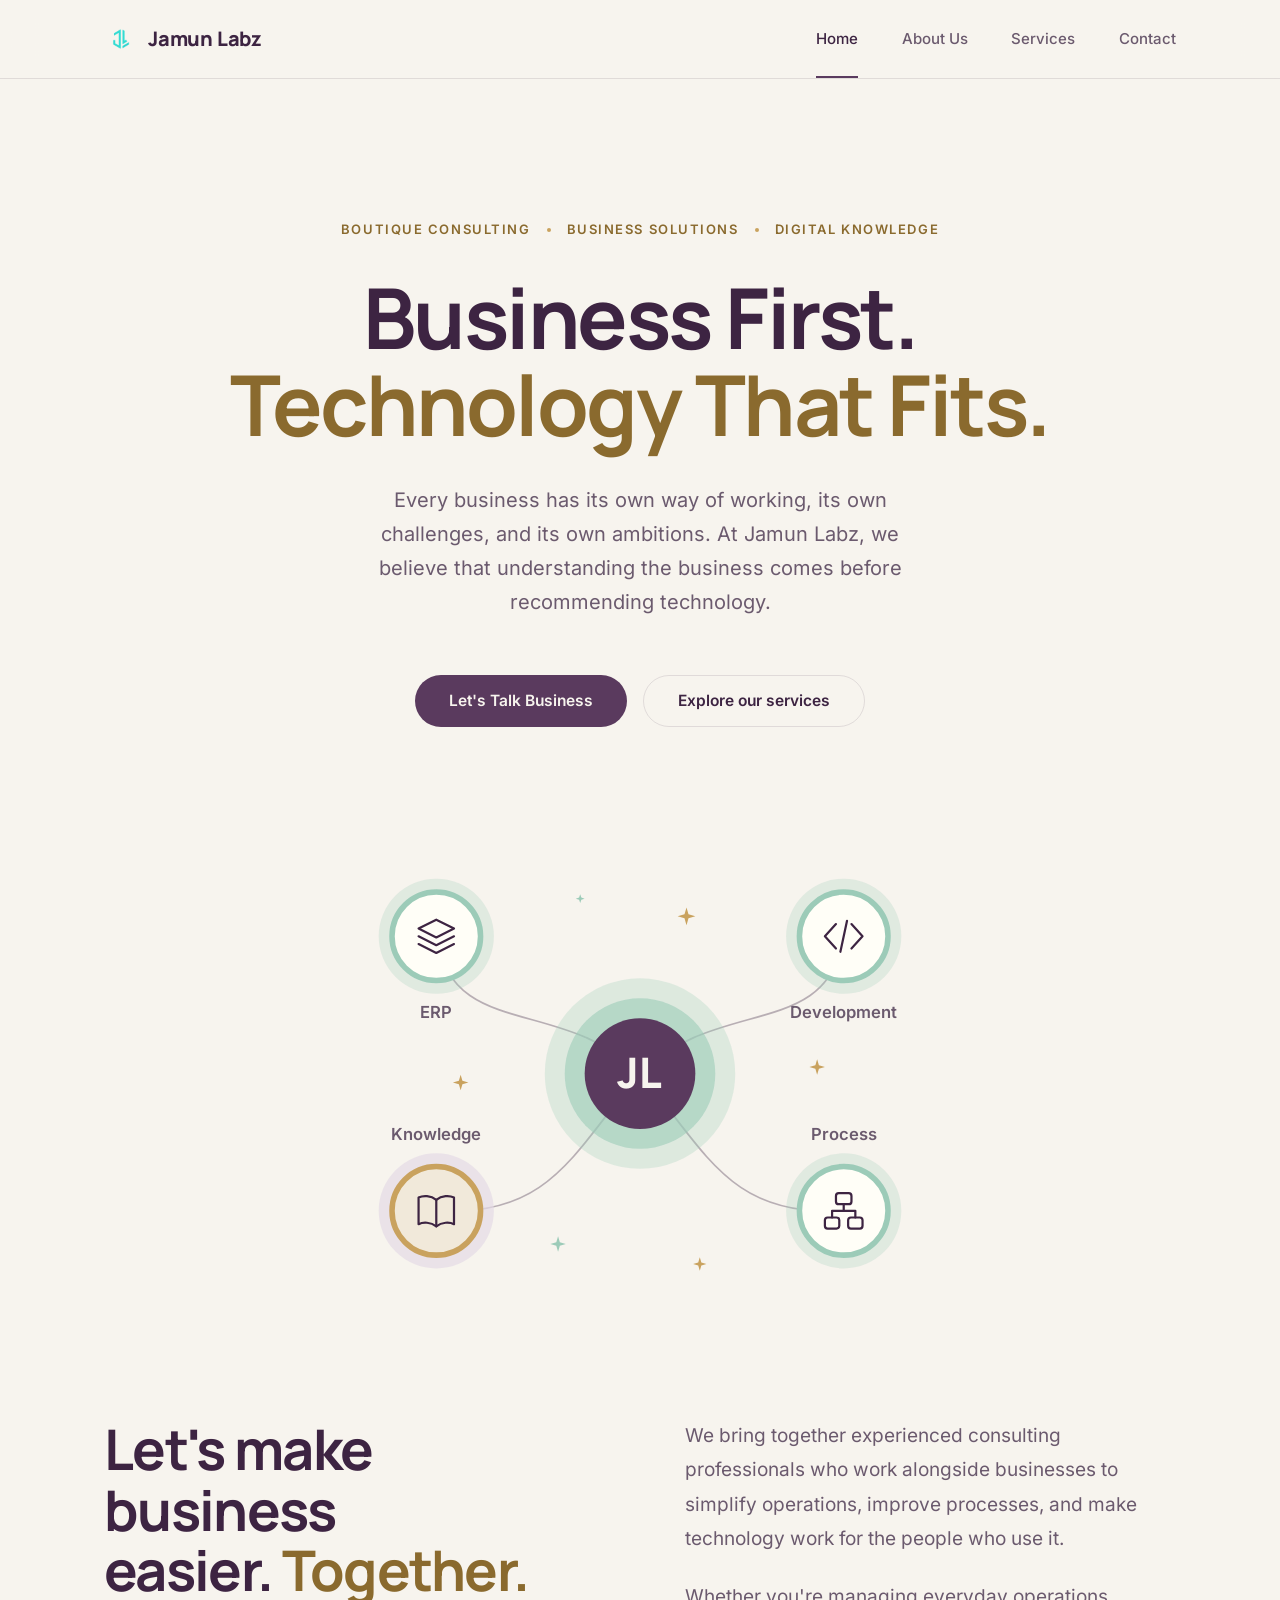
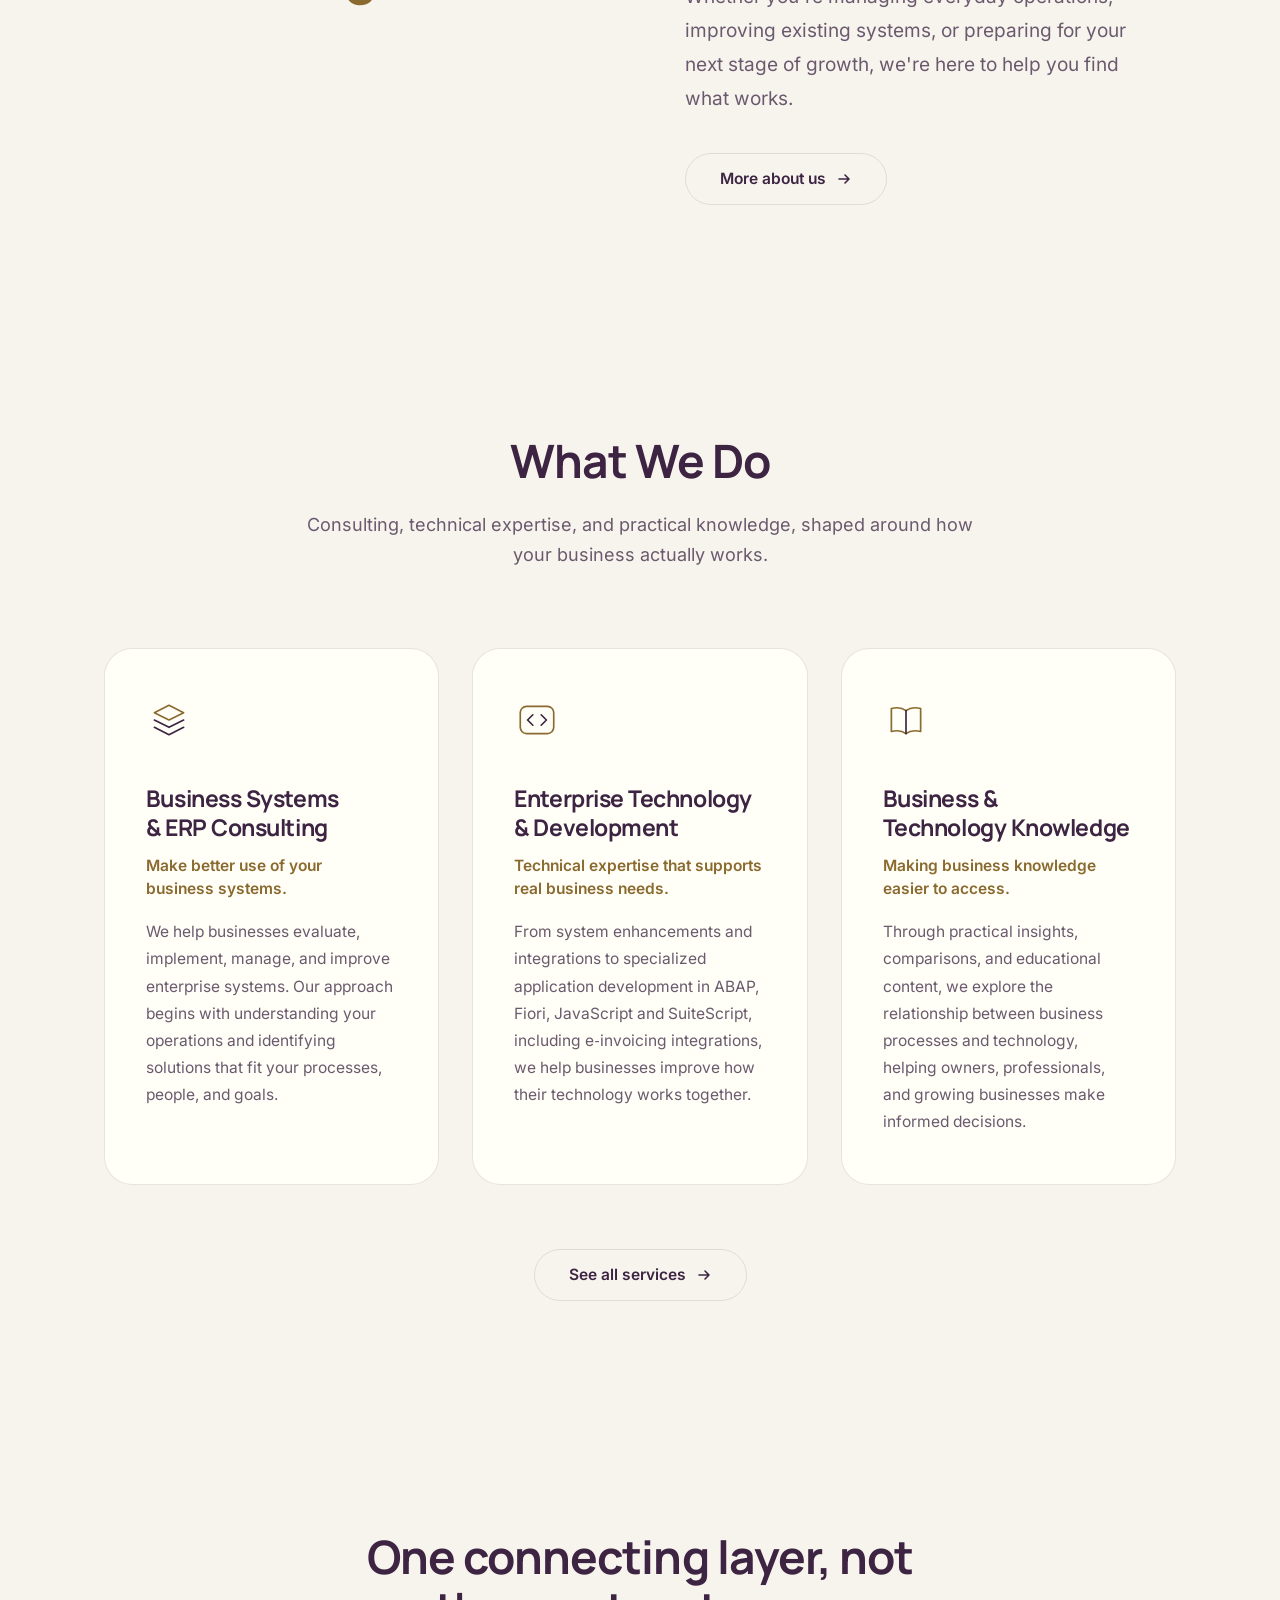
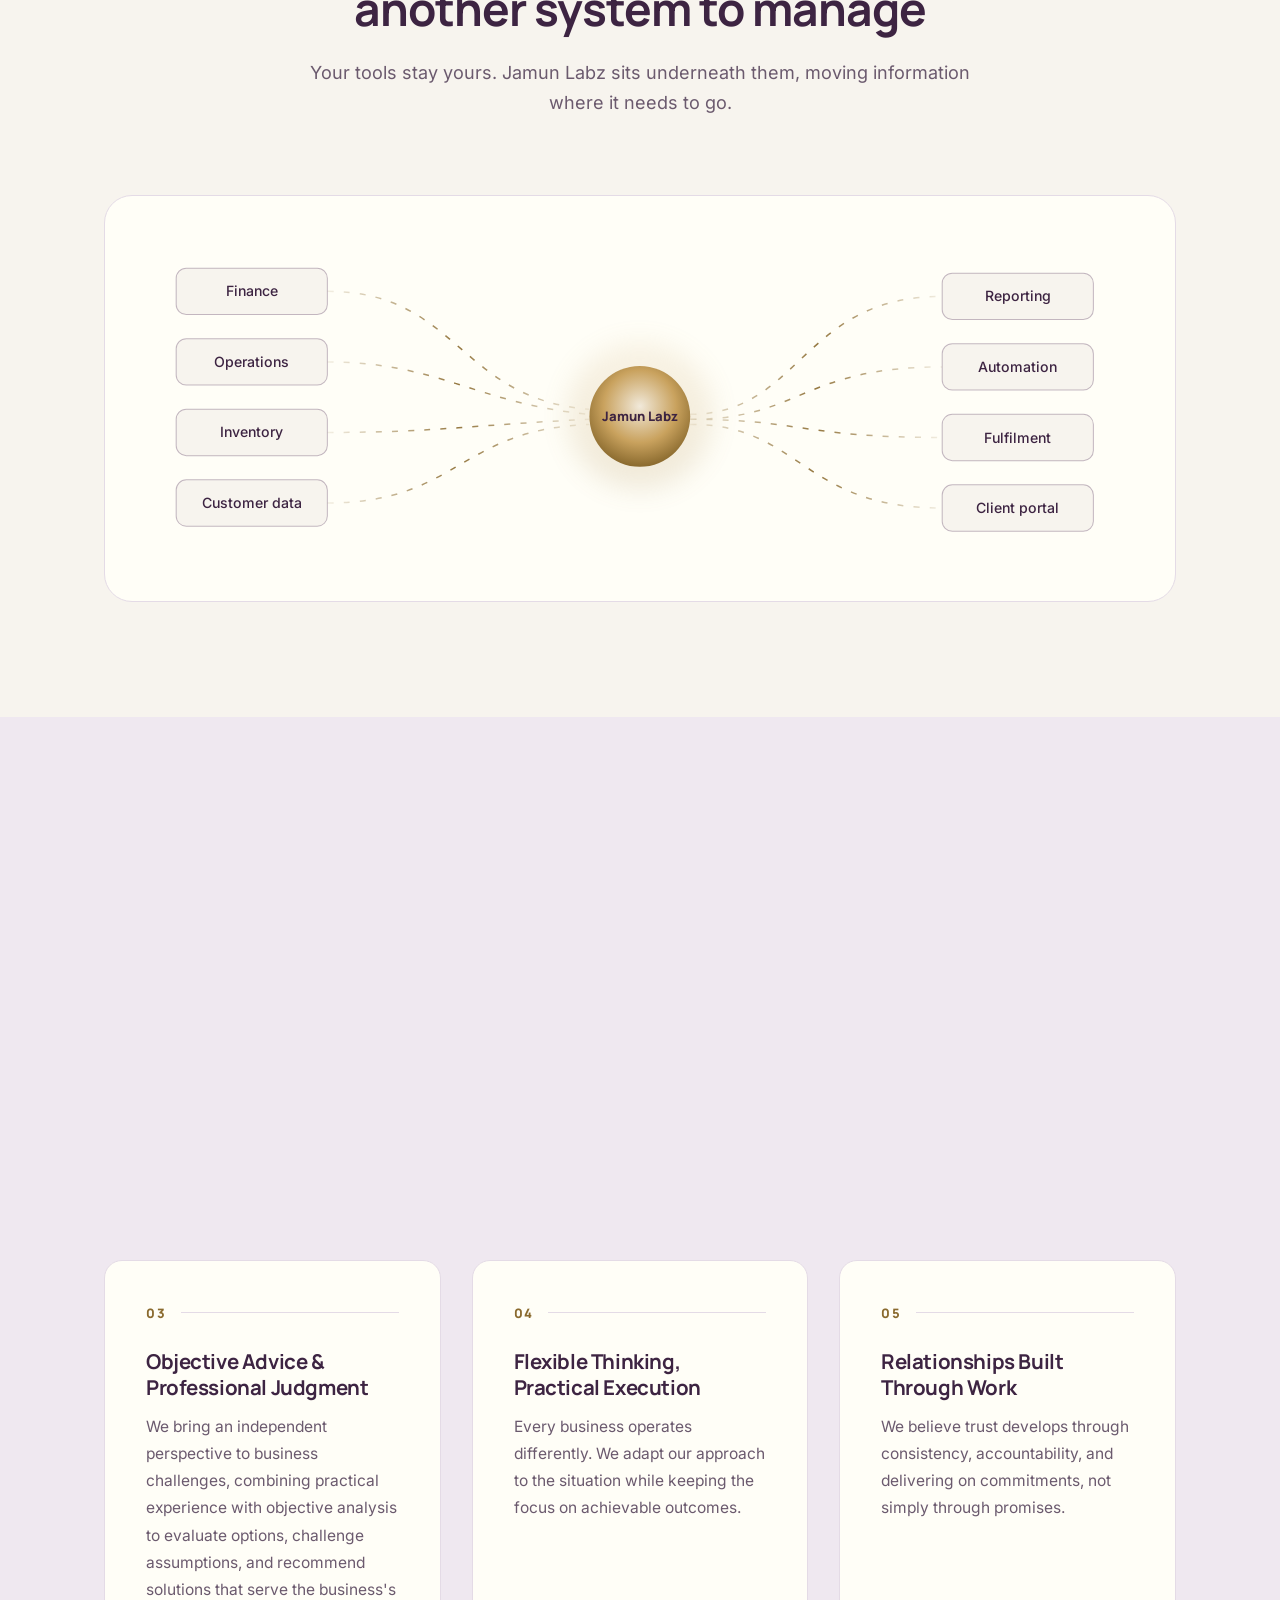
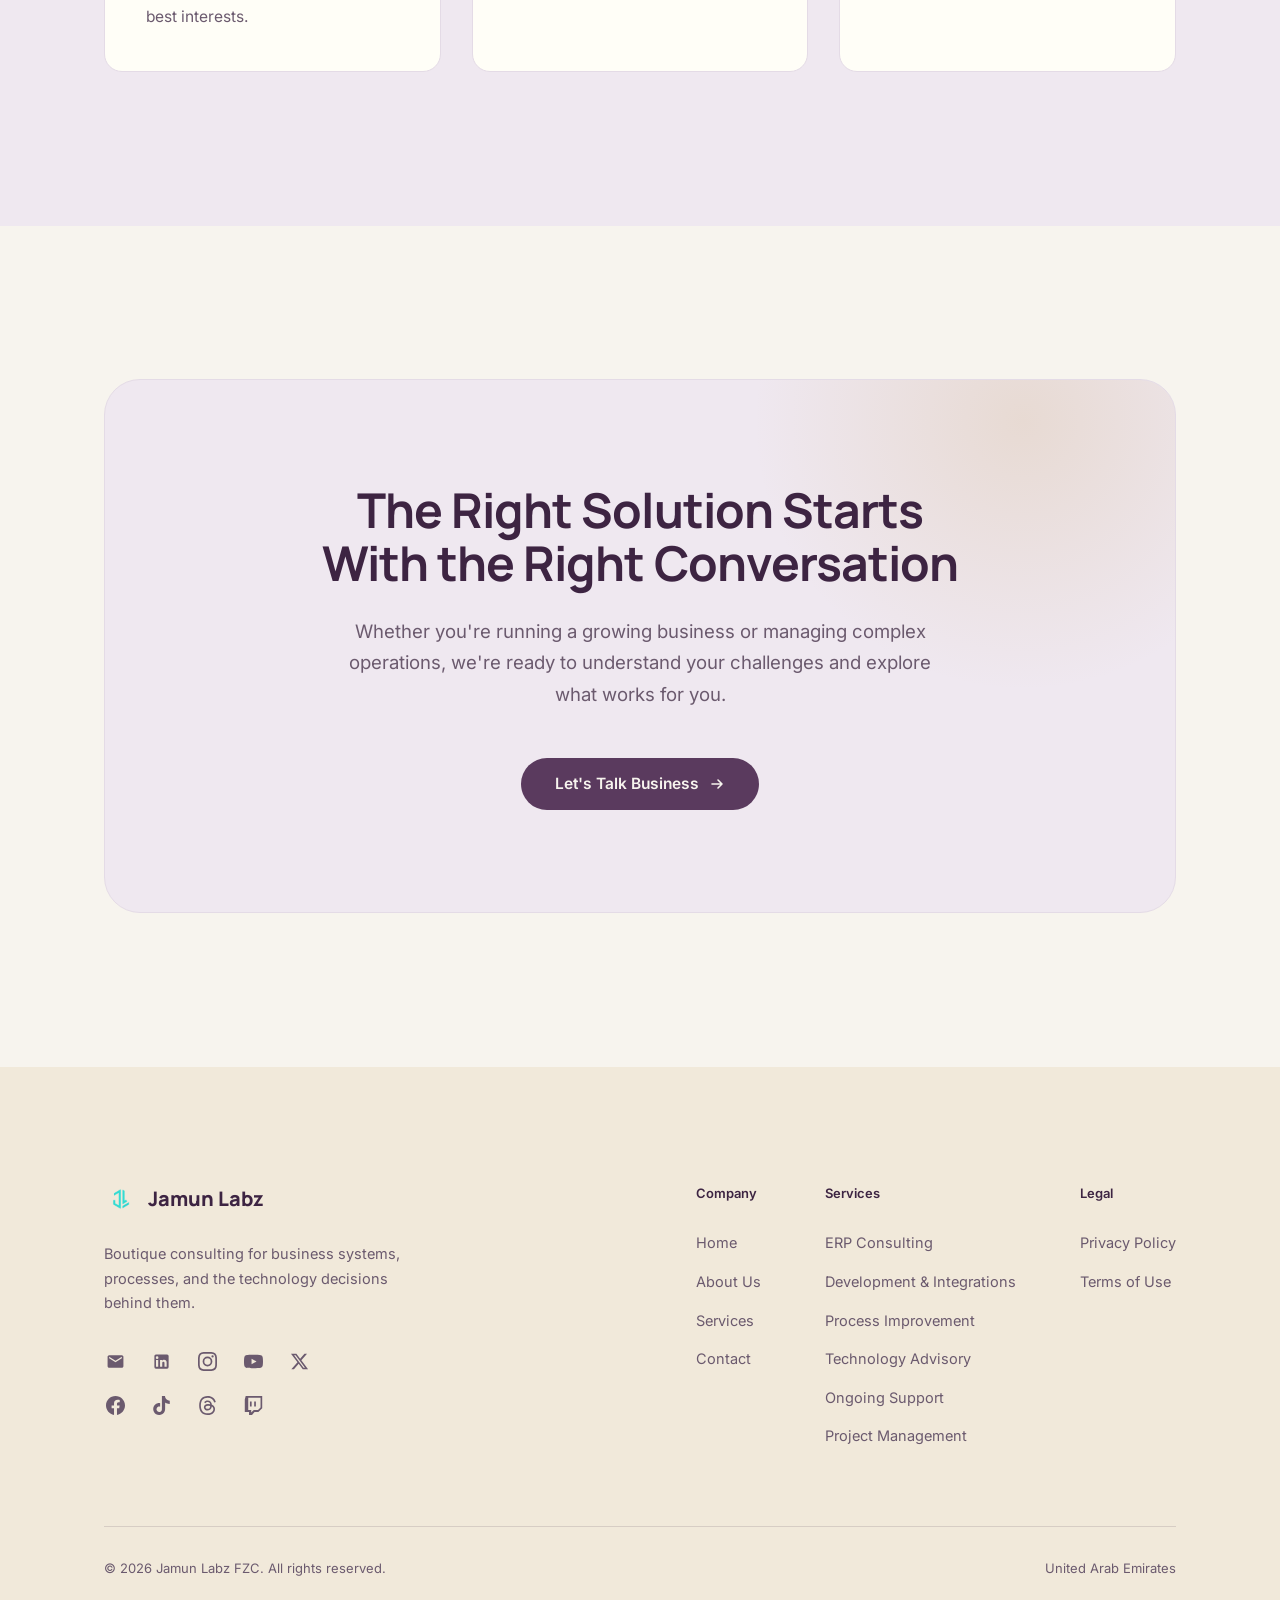
==== index.html @ b8d130fc "Add files via upload" ====
<!DOCTYPE html>
<html lang="en">
<head>
<meta charset="UTF-8">
<meta name="viewport" content="width=device-width, initial-scale=1.0, viewport-fit=cover">
<title>Jamun Labz | Boutique Business &amp; ERP Consulting</title>
<meta name="description" content="Boutique consulting for ERP and business systems, enterprise development, and process improvement. Business first. Technology that fits.">

<!-- SEO -->
<link rel="canonical" href="https://jamunlabz.com/">
<meta name="robots" content="index, follow, max-image-preview:large">
<meta name="theme-color" content="#F7F4EE">
<meta property="og:type" content="website">
<meta property="og:site_name" content="Jamun Labz">
<meta property="og:title" content="Jamun Labz | Business First. Technology That Fits.">
<meta property="og:description" content="Boutique consulting for ERP and business systems, enterprise development, and process improvement.">
<meta property="og:url" content="https://jamunlabz.com/">
<meta property="og:locale" content="en_US">
<meta property="og:image" content="https://jamunlabz.com/og-image.png?v=2">
<meta property="og:image:type" content="image/png">
<meta property="og:image:width" content="1200">
<meta property="og:image:height" content="630">
<meta property="og:image:alt" content="Jamun Labz — Business First. Technology That Fits.">
<meta name="twitter:card" content="summary_large_image">
<meta name="twitter:image" content="https://jamunlabz.com/og-image.png?v=2">
<meta name="twitter:title" content="Jamun Labz | Business First. Technology That Fits.">
<meta name="twitter:description" content="Boutique consulting for ERP and business systems, enterprise development, and process improvement.">

<link rel="preload" href="fonts/manrope-v20-latin-700.woff2" as="font" type="font/woff2" crossorigin>
<link rel="preload" href="fonts/inter-v20-latin-regular.woff2" as="font" type="font/woff2" crossorigin>

<script type="application/ld+json">
{
  "@context": "https://schema.org",
  "@graph": [
    {
      "@type": "Organization",
      "@id": "https://jamunlabz.com/#organization",
      "name": "Jamun Labz",
      "legalName": "Jamun Labz FZC",
      "url": "https://jamunlabz.com/",
      "email": "info@jamunlabz.com",
      "slogan": "Business First. Technology That Fits.",
      "description": "A boutique consulting firm that helps businesses simplify operations, improve processes, and make technology work for the people who use it.",
      "address": {
        "@type": "PostalAddress",
        "addressCountry": "AE"
      },
        "sameAs": [
          "https://www.linkedin.com/company/jamun-labz/"
        ],
        "knowsAbout": [
          "ERP consulting",
          "ABAP development",
          "Fiori",
          "SuiteScript",
          "JavaScript development",
          "E-invoicing integrations",
          "Enterprise system integrations",
          "Business process improvement",
          "Technology assessment and advisory",
          "Project management"
        ]
    },
    {
      "@type": "WebSite",
      "@id": "https://jamunlabz.com/#website",
      "url": "https://jamunlabz.com/",
      "name": "Jamun Labz",
      "inLanguage": "en",
      "publisher": { "@id": "https://jamunlabz.com/#organization" }
    }
  ]
}
</script>

<link rel="stylesheet" href="styles.css">
<noscript><style>.reveal{opacity:1!important;transform:none!important}</style></noscript>

<link rel="icon" type="image/png" sizes="32x32" href="icons/logo_withoutBG_favicon_32x32.png">
<link rel="icon" type="image/png" sizes="48x48" href="icons/logo_withoutBG_favicon_48x48.png">
</head>
<body>

<a class="skip-link" href="#main">Skip to content</a>

<header class="site-header">
  <div class="wrap">
    <a href="./" class="brand" aria-label="Jamun Labz home">
      <img src="icons/logo_withoutBG_favicon_48x48.png" alt="" class="brand-mark" width="32" height="32">
      Jamun Labz
    </a>
    <nav class="nav-links" id="site-nav" aria-label="Main">
      <a href="./" class="active" aria-current="page">Home</a>
      <a href="about.html">About Us</a>
      <a href="services.html">Services</a>
      <a href="contact.html">Contact</a>
    </nav>
    <button class="menu-toggle" aria-label="Open menu" aria-expanded="false" aria-controls="site-nav"><span></span></button>
  </div>
</header>

<main id="main">

  <!-- HERO -->
  <section class="surface-paper hero">
    <div class="wrap">
      <div class="hero-copy reveal">
        <p class="eyebrow"><span>Boutique Consulting</span><span>Business Solutions</span><span>Digital Knowledge</span></p>
        <h1>Business First.<br> <span class="accent">Technology That Fits.</span></h1>
        <p class="hero-sub">Every business has its own way of working, its own challenges, and its own ambitions. At Jamun Labz, we believe that understanding the business comes before recommending technology.</p>
        <div class="hero-actions">
          <a href="contact.html" class="btn btn-primary">Let's Talk Business</a>
          <a href="services.html" class="btn btn-ghost">Explore our services</a>
        </div>
      </div>

      <div class="hero-graphic hero-orbit reveal">
        <div data-parallax="0.03" style="width:100%;height:100%;">
          <svg viewBox="0 0 560 440" xmlns="http://www.w3.org/2000/svg" role="img" aria-label="Jamun Labz at the centre, connecting ERP, development, process and knowledge" style="width:100%;height:100%;">

            <g class="orbit-lines">
              <path d="M96 96 C 110 190, 210 150, 280 220"/>
              <path d="M464 96 C 450 190, 350 150, 280 220"/>
              <path d="M96 344 C 200 350, 220 290, 280 220"/>
              <path d="M464 344 C 360 350, 340 290, 280 220"/>
            </g>

            <g class="orbit-sparkles">
              <path transform="translate(322 78)" d="M0 -8 L1.8 -1.8 L8 0 L1.8 1.8 L0 8 L-1.8 1.8 L-8 0 L-1.8 -1.8 Z"/>
              <path transform="translate(440 214)" d="M0 -7 L1.6 -1.6 L7 0 L1.6 1.6 L0 7 L-1.6 1.6 L-7 0 L-1.6 -1.6 Z"/>
              <path transform="translate(206 374)" d="M0 -7 L1.6 -1.6 L7 0 L1.6 1.6 L0 7 L-1.6 1.6 L-7 0 L-1.6 -1.6 Z"/>
              <path transform="translate(118 228)" d="M0 -7 L1.6 -1.6 L7 0 L1.6 1.6 L0 7 L-1.6 1.6 L-7 0 L-1.6 -1.6 Z"/>
              <path transform="translate(334 392)" d="M0 -6 L1.4 -1.4 L6 0 L1.4 1.4 L0 6 L-1.4 1.4 L-6 0 L-1.4 -1.4 Z"/>
              <path transform="translate(226 62)" d="M0 -4 L1 -1 L4 0 L1 1 L0 4 L-1 1 L-4 0 L-1 -1 Z"/>
            </g>

            <circle class="orbit-core-halo" cx="280" cy="220" r="86"/>
            <circle class="orbit-core-ring" cx="280" cy="220" r="68"/>
            <circle class="orbit-core" cx="280" cy="220" r="50"/>
            <text class="orbit-core-label" x="280" y="220" dy="0.35em">JL</text>

            <!-- ERP -->
            <g class="orbit-node" transform="translate(96 96)">
              <circle class="orbit-node-halo" r="52"/>
              <circle class="orbit-node-ring" r="40"/>
              <g class="orbit-icon">
                <path d="M0 -15 L16 -7 L0 1 L-16 -7 Z"/>
                <path d="M-16 0 L0 8 L16 0"/>
                <path d="M-16 7 L0 15 L16 7"/>
              </g>
              <text class="orbit-label" y="74">ERP</text>
            </g>

            <!-- Development -->
            <g class="orbit-node" transform="translate(464 96)">
              <circle class="orbit-node-halo" r="52"/>
              <circle class="orbit-node-ring" r="40"/>
              <g class="orbit-icon">
                <path d="M-7 -11 L-17 0 L-7 11"/>
                <path d="M7 -11 L17 0 L7 11"/>
                <path d="M3 -14 L-3 14"/>
              </g>
              <text class="orbit-label" y="74">Development</text>
            </g>

            <!-- Knowledge -->
            <g class="orbit-node orbit-node--brass" transform="translate(96 344)">
              <circle class="orbit-node-halo" r="52"/>
              <circle class="orbit-node-ring" r="40"/>
              <g class="orbit-icon">
                <path d="M0 -10 C-5 -14 -12 -14 -16 -12 V12 C-12 10 -5 10 0 14 C5 10 12 10 16 12 V-12 C12 -14 5 -14 0 -10 Z"/>
                <path d="M0 -10 V14"/>
              </g>
              <text class="orbit-label" y="-64">Knowledge</text>
            </g>

            <!-- Process -->
            <g class="orbit-node" transform="translate(464 344)">
              <circle class="orbit-node-halo" r="52"/>
              <circle class="orbit-node-ring" r="40"/>
              <g class="orbit-icon">
                <rect x="-7" y="-16" width="14" height="10" rx="2.5"/>
                <rect x="-17" y="6" width="13" height="10" rx="2.5"/>
                <rect x="4" y="6" width="13" height="10" rx="2.5"/>
                <path d="M0 -6 V0 M-10.5 6 V0 H10.5 V6"/>
              </g>
              <text class="orbit-label" y="-64">Process</text>
            </g>
          </svg>
        </div>
      </div>
    </div>
  </section>

  <!-- INTRO -->
  <section class="surface-paper section-tight pt-0">
    <div class="wrap">
      <div class="intro reveal">
        <h2 class="intro-statement">Let's make business easier. <em>Together.</em></h2>
        <div class="intro-body">
          <p>We bring together experienced consulting professionals who work alongside businesses to simplify operations, improve processes, and make technology work for the people who use it.</p>
          <p>Whether you're managing everyday operations, improving existing systems, or preparing for your next stage of growth, we're here to help you find what works.</p>
          <a href="about.html" class="btn btn-ghost intro-link">More about us
            <svg viewBox="0 0 16 16" fill="none" stroke="currentColor" stroke-width="1.6" stroke-linecap="round" stroke-linejoin="round" aria-hidden="true"><path d="M3 8h10M9 4l4 4-4 4"/></svg>
          </a>
        </div>
      </div>
    </div>
  </section>

  <!-- WHAT WE DO -->
  <section class="surface-paper section-tight">
    <div class="wrap">
      <div class="section-head center reveal">
        <h2>What We Do</h2>
        <p>Consulting, technical expertise, and practical knowledge, shaped around how your business actually works.</p>
      </div>

      <div class="pillars">
        <article class="pillar reveal">
          <svg class="pillar-mark ico" viewBox="0 0 44 44" aria-hidden="true">
            <path class="a" d="M22 8 L36 15 L22 22 L8 15 Z"/>
            <path class="b" d="M8 22 L22 29 L36 22"/>
            <path class="b" d="M8 29 L22 36 L36 29"/>
          </svg>
          <h3>Business Systems &amp; ERP Consulting</h3>
          <p class="pillar-tag">Make better use of your business systems.</p>
          <p>We help businesses evaluate, implement, manage, and improve enterprise systems. Our approach begins with understanding your operations and identifying solutions that fit your processes, people, and goals.</p>
        </article>

        <article class="pillar reveal">
          <svg class="pillar-mark ico" viewBox="0 0 44 44" aria-hidden="true">
            <rect class="a" x="6" y="9" width="32" height="26" rx="6"/>
            <path class="b" d="M18 17 L13 22 L18 27 M26 17 L31 22 L26 27"/>
          </svg>
          <h3>Enterprise Technology &amp; Development</h3>
          <p class="pillar-tag">Technical expertise that supports real business needs.</p>
          <p>From system enhancements and integrations to specialized application development in ABAP, Fiori, JavaScript and SuiteScript, including e&#8209;invoicing integrations, we help businesses improve how their technology works together.</p>
        </article>

        <article class="pillar reveal">
          <svg class="pillar-mark ico" viewBox="0 0 44 44" aria-hidden="true">
            <path class="a" d="M22 13 C18 10 12 10 8 11 V33 C12 32 18 32 22 35 C26 32 32 32 36 33 V11 C32 10 26 10 22 13 Z"/>
            <path class="b" d="M22 13 V35"/>
          </svg>
          <h3>Business &amp; Technology Knowledge</h3>
          <p class="pillar-tag">Making business knowledge easier to access.</p>
          <p>Through practical insights, comparisons, and educational content, we explore the relationship between business processes and technology, helping owners, professionals, and growing businesses make informed decisions.</p>
        </article>
      </div>

      <div class="pillars-foot reveal">
        <a href="services.html" class="btn btn-ghost">See all services
          <svg viewBox="0 0 16 16" fill="none" stroke="currentColor" stroke-width="1.6" stroke-linecap="round" stroke-linejoin="round" aria-hidden="true"><path d="M3 8h10M9 4l4 4-4 4"/></svg>
        </a>
      </div>
    </div>
  </section>

  <!-- HOW SYSTEMS CONNECT -->
  <section class="surface-paper section-tight">
    <div class="wrap">
      <div class="section-head center reveal">
        <h2>One connecting layer, not another system to manage</h2>
        <p>Your tools stay yours. Jamun Labz sits underneath them, moving information where it needs to go.</p>
      </div>

      <div class="diagram reveal">
        <!-- Laptop / tablet -->
        <svg viewBox="20 40 960 300" class="diagram__svg diagram__svg--desktop" role="img" aria-labelledby="dg-title">
          <title id="dg-title">Jamun Labz connects finance, operations, inventory and customer data to reporting, automation, fulfilment and client portals</title>
          <defs>
            <linearGradient id="dgLine" x1="0" y1="0" x2="1" y2="0">
              <stop offset="0%" stop-color="#8A6A2E" stop-opacity="0.1"/>
              <stop offset="50%" stop-color="#8A6A2E" stop-opacity="0.9"/>
              <stop offset="100%" stop-color="#8A6A2E" stop-opacity="0.1"/>
            </linearGradient>
            <filter id="dgBlur" x="-50%" y="-50%" width="200%" height="200%"><feGaussianBlur stdDeviation="14"/></filter>
            <radialGradient id="dgCore" cx="50%" cy="40%" r="60%">
              <stop offset="0%" stop-color="#F1E9DA"/>
              <stop offset="60%" stop-color="#C9A25E"/>
              <stop offset="100%" stop-color="#8A6A2E"/>
            </radialGradient>
          </defs>

          <g class="dg-lines" stroke="url(#dgLine)" stroke-width="1.5" fill="none">
            <path class="flow-path" d="M190 83 C 320 83, 320 190, 450 200"/>
            <path class="flow-path" d="M190 153 C 300 153, 340 195, 450 205"/>
            <path class="flow-path" d="M190 223 C 300 223, 340 215, 450 210"/>
            <path class="flow-path" d="M190 293 C 320 293, 320 220, 450 215"/>
            <path class="flow-path" d="M550 205 C 660 205, 660 88, 800 88"/>
            <path class="flow-path" d="M550 210 C 660 210, 660 158, 800 158"/>
            <path class="flow-path" d="M550 210 C 660 210, 660 228, 800 228"/>
            <path class="flow-path" d="M550 215 C 660 215, 660 298, 800 298"/>
          </g>

          <g>
            <rect x="40" y="60" width="150" height="46" rx="10" class="dg-node"/>
            <rect x="40" y="130" width="150" height="46" rx="10" class="dg-node"/>
            <rect x="40" y="200" width="150" height="46" rx="10" class="dg-node"/>
            <rect x="40" y="270" width="150" height="46" rx="10" class="dg-node"/>
            <text x="115" y="88" class="dg-label">Finance</text>
            <text x="115" y="158" class="dg-label">Operations</text>
            <text x="115" y="228" class="dg-label">Inventory</text>
            <text x="115" y="298" class="dg-label">Customer data</text>
          </g>

          <circle cx="500" cy="207" r="70" fill="url(#dgCore)" opacity="0.18" filter="url(#dgBlur)"/>
          <circle cx="500" cy="207" r="50" fill="url(#dgCore)"/>
          <text x="500" y="212" class="dg-core-label">Jamun Labz</text>

          <g>
            <rect x="800" y="65" width="150" height="46" rx="10" class="dg-node"/>
            <rect x="800" y="135" width="150" height="46" rx="10" class="dg-node"/>
            <rect x="800" y="205" width="150" height="46" rx="10" class="dg-node"/>
            <rect x="800" y="275" width="150" height="46" rx="10" class="dg-node"/>
            <text x="875" y="93" class="dg-label">Reporting</text>
            <text x="875" y="163" class="dg-label">Automation</text>
            <text x="875" y="233" class="dg-label">Fulfilment</text>
            <text x="875" y="303" class="dg-label">Client portal</text>
          </g>
        </svg>

        <!-- Phones -->
        <svg viewBox="0 0 340 400" class="diagram__svg diagram__svg--mobile" role="img" aria-labelledby="dg-title-m">
          <title id="dg-title-m">Jamun Labz connects finance, operations, inventory and customer data to reporting, automation, fulfilment and client portals</title>
          <defs>
            <linearGradient id="dgLineM" x1="0" y1="0" x2="0" y2="1">
              <stop offset="0%" stop-color="#8A6A2E" stop-opacity="0.1"/>
              <stop offset="50%" stop-color="#8A6A2E" stop-opacity="0.9"/>
              <stop offset="100%" stop-color="#8A6A2E" stop-opacity="0.1"/>
            </linearGradient>
            <filter id="dgBlurM" x="-50%" y="-50%" width="200%" height="200%"><feGaussianBlur stdDeviation="14"/></filter>
            <radialGradient id="dgCoreM" cx="50%" cy="40%" r="60%">
              <stop offset="0%" stop-color="#F1E9DA"/>
              <stop offset="60%" stop-color="#C9A25E"/>
              <stop offset="100%" stop-color="#8A6A2E"/>
            </radialGradient>
          </defs>

          <g class="dg-lines" stroke="url(#dgLineM)" stroke-width="1.5" fill="none">
            <path class="flow-path" d="M90 60 C 90 100, 130 130, 170 147"/>
            <path class="flow-path" d="M250 60 C 250 100, 210 130, 170 147"/>
            <path class="flow-path" d="M90 120 C 110 135, 140 143, 170 147"/>
            <path class="flow-path" d="M250 120 C 230 135, 200 143, 170 147"/>
            <path class="flow-path" d="M170 243 C 170 260, 130 270, 90 280"/>
            <path class="flow-path" d="M170 243 C 170 260, 210 270, 250 280"/>
            <path class="flow-path" d="M170 243 C 150 265, 110 310, 90 340"/>
            <path class="flow-path" d="M170 243 C 190 265, 230 310, 250 340"/>
          </g>

          <g>
            <rect x="20" y="20" width="140" height="40" rx="10" class="dg-node"/>
            <rect x="180" y="20" width="140" height="40" rx="10" class="dg-node"/>
            <rect x="20" y="80" width="140" height="40" rx="10" class="dg-node"/>
            <rect x="180" y="80" width="140" height="40" rx="10" class="dg-node"/>
            <text x="90" y="45" class="dg-label">Finance</text>
            <text x="250" y="45" class="dg-label">Operations</text>
            <text x="90" y="105" class="dg-label">Inventory</text>
            <text x="250" y="105" class="dg-label">Customer data</text>
          </g>

          <circle cx="170" cy="195" r="64" fill="url(#dgCoreM)" opacity="0.18" filter="url(#dgBlurM)"/>
          <circle cx="170" cy="195" r="48" fill="url(#dgCoreM)"/>
          <text x="170" y="200" class="dg-core-label">Jamun Labz</text>

          <g>
            <rect x="20" y="280" width="140" height="40" rx="10" class="dg-node"/>
            <rect x="180" y="280" width="140" height="40" rx="10" class="dg-node"/>
            <rect x="20" y="340" width="140" height="40" rx="10" class="dg-node"/>
            <rect x="180" y="340" width="140" height="40" rx="10" class="dg-node"/>
            <text x="90" y="305" class="dg-label">Reporting</text>
            <text x="250" y="305" class="dg-label">Automation</text>
            <text x="90" y="365" class="dg-label">Fulfilment</text>
            <text x="250" y="365" class="dg-label">Client portal</text>
          </g>
        </svg>
      </div>
    </div>
  </section>

  <!-- WHY JAMUN LABZ -->
  <section class="surface-ink section">
    <div class="wrap">
      <div class="why-grid">
        <div class="section-head reveal">
          <h2>Why Jamun Labz?</h2>
          <p>Practical experience, honest advice, and an approach that adapts to your business rather than the other way around.</p>
        </div>

        <article class="why-item reveal">
          <div class="why-num">01</div>
          <h3>Experience That Gets to the Point</h3>
          <p>We bring years of hands-on consulting experience to help identify challenges, evaluate options, and move toward practical solutions without unnecessary complexity.</p>
        </article>

        <article class="why-item reveal">
          <div class="why-num">02</div>
          <h3>Business Needs Over System Preferences</h3>
          <p>We don't believe one technology is the answer to every problem. Our recommendations are guided by what makes sense for the business, its people, and its operations.</p>
        </article>

        <article class="why-item reveal">
          <div class="why-num">03</div>
          <h3>Objective Advice &amp; Professional Judgment</h3>
          <p>We bring an independent perspective to business challenges, combining practical experience with objective analysis to evaluate options, challenge assumptions, and recommend solutions that serve the business's best interests.</p>
        </article>

        <article class="why-item reveal">
          <div class="why-num">04</div>
          <h3>Flexible Thinking, Practical Execution</h3>
          <p>Every business operates differently. We adapt our approach to the situation while keeping the focus on achievable outcomes.</p>
        </article>

        <article class="why-item reveal">
          <div class="why-num">05</div>
          <h3>Relationships Built Through Work</h3>
          <p>We believe trust develops through consistency, accountability, and delivering on commitments, not simply through promises.</p>
        </article>
      </div>
    </div>
  </section>

  <!-- CTA -->
  <section class="surface-paper section">
    <div class="wrap">
      <div class="cta-panel reveal">
        <h2>The Right Solution Starts With the Right Conversation</h2>
        <p>Whether you're running a growing business or managing complex operations, we're ready to understand your challenges and explore what works for you.</p>
        <a href="contact.html" class="btn btn-primary">Let's Talk Business
          <svg viewBox="0 0 16 16" fill="none" stroke="currentColor" stroke-width="1.6" stroke-linecap="round" stroke-linejoin="round" aria-hidden="true"><path d="M3 8h10M9 4l4 4-4 4"/></svg>
        </a>
      </div>
    </div>
  </section>

</main>

<footer class="site-footer">
  <div class="wrap">
    <div class="footer-top">
      <div>
        <a href="./" class="footer-brand">
          <img src="icons/logo_withoutBG_favicon_48x48.png" alt="" class="brand-mark" width="32" height="32">
          Jamun Labz
        </a>
        <p class="footer-tag">Boutique consulting for business systems, processes, and the technology decisions behind them.</p>
        <div class="social-links">
          <!-- Links still set to "#" are placeholders: replace "#" with the real profile URL. Until then they do nothing when clicked. -->
          <a data-copy-email="info@jamunlabz.com" href="mailto:info@jamunlabz.com" aria-label="Email Jamun Labz">
            <svg viewBox="0 0 24 24" aria-hidden="true"><path d="M20 4H4c-1.1 0-2 .9-2 2v12c0 1.1.9 2 2 2h16c1.1 0 2-.9 2-2V6c0-1.1-.9-2-2-2zm0 4-8 5-8-5V6l8 5 8-5v2z"/></svg>
          </a>
          <a href="https://www.linkedin.com/company/jamun-labz/" target="_blank" rel="noopener noreferrer" aria-label="Jamun Labz on LinkedIn">
            <svg viewBox="0 0 24 24" aria-hidden="true"><path d="M19 3a2 2 0 0 1 2 2v14a2 2 0 0 1-2 2H5a2 2 0 0 1-2-2V5a2 2 0 0 1 2-2h14m-.5 15.5v-5.3a3.26 3.26 0 0 0-3.26-3.26c-.85 0-1.84.52-2.28 1.3v-1.11h-2.79v8.37h2.79v-4.93c0-.77.62-1.4 1.39-1.4a1.4 1.4 0 0 1 1.4 1.4v4.93h2.75M6.46 8.76a1.64 1.64 0 1 0 0-3.28 1.64 1.64 0 0 0 0 3.28m1.4 9.74v-8.37H5.06v8.37h2.8z"/></svg>
          </a>
          <a href="https://www.instagram.com/jamunlabz/" target="_blank" rel="noopener noreferrer" aria-label="Jamun Labz on Instagram">
            <svg viewBox="0 0 24 24" aria-hidden="true"><path d="M12 2.163c3.204 0 3.584.012 4.85.07 3.252.148 4.771 1.691 4.919 4.919.058 1.265.069 1.645.069 4.849 0 3.205-.012 3.584-.069 4.849-.149 3.225-1.664 4.771-4.919 4.919-1.266.058-1.644.07-4.85.07-3.204 0-3.584-.012-4.849-.07-3.26-.149-4.771-1.699-4.919-4.92-.058-1.265-.07-1.644-.07-4.849 0-3.204.013-3.583.07-4.849.149-3.227 1.664-4.771 4.919-4.919 1.266-.057 1.645-.069 4.849-.069zm0-2.163c-3.259 0-3.667.014-4.947.072-4.358.2-6.78 2.618-6.98 6.98-.059 1.281-.073 1.689-.073 4.948 0 3.259.014 3.668.072 4.948.2 4.358 2.618 6.78 6.98 6.98 1.281.058 1.689.072 4.948.072 3.259 0 3.668-.014 4.948-.072 4.354-.2 6.782-2.618 6.979-6.98.059-1.28.073-1.689.073-4.948 0-3.259-.014-3.667-.072-4.947-.196-4.354-2.617-6.78-6.979-6.98-1.281-.059-1.69-.073-4.949-.073zm0 5.838a6.162 6.162 0 1 0 0 12.324 6.162 6.162 0 0 0 0-12.324zm0 10.162a3.999 3.999 0 1 1 0-7.998 3.999 3.999 0 0 1 0 7.998zm6.406-11.845a1.44 1.44 0 1 0 0 2.881 1.44 1.44 0 0 0 0-2.881z"/></svg>
          </a>
          <a href="#" target="_blank" rel="noopener noreferrer" aria-label="Jamun Labz on YouTube">
            <svg viewBox="0 0 24 24" aria-hidden="true"><path d="M23.498 6.186a3.016 3.016 0 0 0-2.122-2.136C19.505 3.545 12 3.545 12 3.545s-7.505 0-9.377.505A3.017 3.017 0 0 0 .502 6.186C0 8.07 0 12 0 12s0 3.93.502 5.814a3.016 3.016 0 0 0 2.122 2.136c1.871.505 9.376.505 9.376.505s7.505 0 9.377-.505a3.015 3.015 0 0 0 2.122-2.136C24 15.93 24 12 24 12s0-3.93-.502-5.814zM9.545 15.568V8.432L15.818 12l-6.273 3.568z"/></svg>
          </a>
          <a href="#" target="_blank" rel="noopener noreferrer" aria-label="Jamun Labz on X">
            <svg viewBox="0 0 24 24" aria-hidden="true"><path d="M18.244 2.25h3.308l-7.227 8.26 8.502 11.24H16.17l-5.214-6.817L4.99 21.75H1.68l7.73-8.835L1.254 2.25H8.08l4.713 6.231zm-1.161 17.52h1.833L7.084 4.126H5.117z"/></svg>
          </a>
          <a href="#" target="_blank" rel="noopener noreferrer" aria-label="Jamun Labz on Facebook">
            <svg viewBox="0 0 24 24" aria-hidden="true"><path d="M24 12.073c0-6.627-5.373-12-12-12s-12 5.373-12 12c0 5.99 4.388 10.954 10.125 11.854v-8.385H7.078v-3.47h3.047V9.43c0-3.007 1.792-4.669 4.533-4.669 1.312 0 2.686.235 2.686.235v2.953H15.83c-1.491 0-1.956.925-1.956 1.874v2.25h3.328l-.532 3.47h-2.796v8.385C19.612 23.027 24 18.062 24 12.073z"/></svg>
          </a>
          <a href="#" target="_blank" rel="noopener noreferrer" aria-label="Jamun Labz on TikTok">
            <svg viewBox="0 0 24 24" aria-hidden="true"><path d="M12.525.02c1.31-.02 2.61-.01 3.91-.02.08 1.53.63 3.09 1.75 4.17 1.12 1.11 2.7 1.62 4.24 1.79v4.03c-1.44-.05-2.89-.35-4.2-.97-.57-.26-1.1-.59-1.62-.93-.01 2.92.01 5.84-.02 8.75-.08 1.4-.54 2.79-1.35 3.94-1.31 1.92-3.58 3.17-5.91 3.21-1.43.08-2.86-.31-4.08-1.03-2.02-1.19-3.44-3.37-3.65-5.71-.02-.5-.03-1-.01-1.49.18-1.9 1.12-3.72 2.58-4.96 1.66-1.44 3.98-2.13 6.15-1.72.02 1.48-.04 2.96-.04 4.44-.99-.32-2.15-.23-3.02.37-.63.41-1.11 1.04-1.36 1.75-.21.51-.15 1.07-.14 1.61.24 1.64 1.82 3.02 3.5 2.87 1.12-.01 2.19-.66 2.77-1.61.19-.33.4-.67.41-1.06.1-1.79.06-3.57.07-5.36.01-4.03-.01-8.05.02-12.07z"/></svg>
          </a>
          <a href="#" target="_blank" rel="noopener noreferrer" aria-label="Jamun Labz on Threads">
            <svg viewBox="0 0 24 24" aria-hidden="true"><path d="M12.186 24h-.007c-3.581-.024-6.334-1.205-8.184-3.509C2.35 18.44 1.5 15.586 1.472 12.01v-.017c.03-3.579.879-6.43 2.525-8.482C5.845 1.205 8.6.024 12.18 0h.014c2.746.02 5.043.725 6.826 2.098 1.677 1.29 2.858 3.13 3.509 5.467l-2.04.569c-1.104-3.96-3.898-5.984-8.304-6.015-2.91.022-5.11.936-6.54 2.717C4.307 6.504 3.616 8.914 3.589 12c.027 3.086.718 5.496 2.057 7.164 1.43 1.783 3.631 2.698 6.54 2.717 2.623-.02 4.358-.631 5.8-2.045 1.647-1.613 1.618-3.593 1.09-4.798-.31-.71-.873-1.3-1.634-1.75-.192 1.352-.622 2.446-1.284 3.272-.886 1.102-2.14 1.704-3.73 1.79-1.202.065-2.361-.218-3.259-.801-1.063-.689-1.685-1.74-1.752-2.964-.065-1.19.408-2.285 1.33-3.082.88-.76 2.119-1.207 3.583-1.291a13.853 13.853 0 0 1 3.02.142c-.126-.742-.375-1.332-.75-1.757-.513-.586-1.308-.883-2.359-.89h-.029c-.844 0-1.992.232-2.721 1.32L7.734 7.847c.98-1.454 2.568-2.256 4.478-2.256h.044c3.194.02 5.097 1.975 5.287 5.388.108.046.216.094.321.142 1.49.7 2.58 1.761 3.154 3.07.797 1.82.871 4.79-1.548 7.158-1.85 1.81-4.094 2.628-7.277 2.65Zm1.003-11.69c-.242 0-.487.007-.739.021-1.836.103-2.98.946-2.916 2.143.067 1.256 1.452 1.839 2.784 1.767 1.224-.065 2.818-.543 3.086-3.71a10.5 10.5 0 0 0-2.215-.221z"/></svg>
          </a>
          <a href="#" target="_blank" rel="noopener noreferrer" aria-label="Jamun Labz on Twitch">
            <svg viewBox="0 0 24 24" aria-hidden="true"><path d="M2.149 0 1 4.286v16.071h5.357V24h3.75l3.214-3.643h4.822L23 15.536V0H2.149zm18.75 14.464-3.214 3.215h-5.357l-3.215 3.214v-3.214H5.357V2.143h15.542v12.321zm-8.035-7.5h2.143v6.429h-2.143V6.964zm-5.357 0h2.143v6.429H7.5V6.964z"/></svg>
          </a>
        </div>
      </div>
      <div class="footer-cols">
        <div class="footer-col">
          <h2>Company</h2>
          <a href="./">Home</a>
          <a href="about.html">About Us</a>
          <a href="services.html">Services</a>
          <a href="contact.html">Contact</a>
        </div>
        <div class="footer-col">
          <h2>Services</h2>
          <a href="services.html#erp-consulting">ERP Consulting</a>
          <a href="services.html#development-integrations">Development &amp; Integrations</a>
          <a href="services.html#process-improvement">Process Improvement</a>
          <a href="services.html#technology-advisory">Technology Advisory</a>
          <a href="services.html#ongoing-support">Ongoing Support</a>
          <a href="services.html#project-management">Project Management</a>
        </div>
        <div class="footer-col">
          <h2>Legal</h2>
          <a href="privacy.html">Privacy Policy</a>
          <a href="terms.html">Terms of Use</a>
        </div>
      </div>
    </div>
    <div class="footer-bottom">
      <span>&copy; 2026 Jamun Labz FZC. All rights reserved.</span>
      <span>United Arab Emirates</span>
    </div>
  </div>
</footer>

<script src="script.js"></script>
</body>
</html>
---- styles.css ----
/* ==========================================================================
   Jamun Labz — Design System
   Palette: "Cream & Brass" — Jamun Plum, Brass, Soft Sage on Paper/Cream
   Type: Manrope (display) + Inter (body)
   ========================================================================== */

/* ---------- Fonts (self-hosted) ---------- */
@font-face{ font-display: swap; font-family: 'Inter'; font-style: normal; font-weight: 400; src: url('fonts/inter-v20-latin-regular.woff2') format('woff2'); }
@font-face{ font-display: swap; font-family: 'Inter'; font-style: normal; font-weight: 500; src: url('fonts/inter-v20-latin-500.woff2') format('woff2'); }
@font-face{ font-display: swap; font-family: 'Inter'; font-style: normal; font-weight: 600; src: url('fonts/inter-v20-latin-600.woff2') format('woff2'); }
@font-face{ font-display: swap; font-family: 'Inter'; font-style: normal; font-weight: 700; src: url('fonts/inter-v20-latin-700.woff2') format('woff2'); }
@font-face{ font-display: swap; font-family: 'Manrope'; font-style: normal; font-weight: 600; src: url('fonts/manrope-v20-latin-600.woff2') format('woff2'); }
@font-face{ font-display: swap; font-family: 'Manrope'; font-style: normal; font-weight: 700; src: url('fonts/manrope-v20-latin-700.woff2') format('woff2'); }
@font-face{ font-display: swap; font-family: 'Manrope'; font-style: normal; font-weight: 800; src: url('fonts/manrope-v20-latin-800.woff2') format('woff2'); }

:root{
  --ink: #5A3A5E;            /* Jamun Plum — buttons, active nav, brand colour */
  --ink-soft: #6B5A6E;
  --paper: #F7F4EE;          /* Paper — page background */
  --paper-dim: #F1E9DA;      /* Cream */
  --white: #FFFEF7;          /* Ivory White — cards */
  --line-on-paper: rgba(61,36,66,0.12);
  --line-on-ink: rgba(61,36,66,0.14);

  --accent: #8A6A2E;         /* Brass Deep — readable brass text */
  --accent-bright: #C9A25E;  /* Brass — decorative */
  --accent-deep: #3D2442;    /* Plum Ink — hover of plum buttons */

  --text-ink: #3D2442;
  --text-ink-soft: #6B5A6E;
  --text-paper: #3D2442;
  --text-paper-soft: #6B5A6E;

  --band: #EFE8F0;           /* Plum Tint — alternate sections */
  --band-deep: #E4DBE6;
  --footer-bg: #F1E9DA;
  --sage: #9CCBB8;

  --radius-lg: 28px;
  --radius-md: 18px;
  --radius-sm: 10px;

  --ease: cubic-bezier(0.22, 1, 0.36, 1);
  --dur: 0.7s;

  --max: 1200px;

  --champagne: #C9A25E;
  --glass-dark: #FFFEF7;
  --glass-dark-border: #E4DBE6;
  --fog-muted: #3D2442;
  --font-head: 'Manrope', -apple-system, BlinkMacSystemFont, 'Segoe UI', sans-serif;
  --font-body: 'Inter', -apple-system, BlinkMacSystemFont, 'Segoe UI', sans-serif;

  /* ---------- Spacing scale (fluid, phone → desktop) ----------
     Change these few values to make the whole site tighter or airier. */
  --header-h: 78px;
  --gutter: clamp(20px, 5.5vw, 64px);
  --space-section: clamp(96px, 12vw, 192px);
  --space-section-tight: clamp(72px, 9vw, 144px);
  --space-head: clamp(44px, 6vw, 88px);
}

@media (min-width: 1600px){
  :root{ --max: 1320px; }
}

/* phones held sideways */
@media (max-height: 520px) and (orientation: landscape){
  :root{
    --header-h: 60px;
    --space-section: 64px;
    --space-section-tight: 48px;
  }
}

*, *::before, *::after{ box-sizing: border-box; }

html{
  scroll-behavior: smooth;
  scroll-padding-top: calc(var(--header-h) + 24px);
  -webkit-text-size-adjust: 100%;
  text-size-adjust: 100%;
}

/* remove the blue flash Chrome shows on tap (mobile) */
html{ -webkit-tap-highlight-color: transparent; }

@media (prefers-reduced-motion: reduce){
  html{ scroll-behavior: auto; }
  *{ animation-duration: 0.01ms !important; animation-iteration-count: 1 !important; transition-duration: 0.01ms !important; }
}

body{
  margin: 0;
  background: var(--paper);
  color: var(--text-ink);
  font-family: var(--font-body);
  font-size: 17px;
  line-height: 1.7;
  -webkit-font-smoothing: antialiased;
  -moz-osx-font-smoothing: grayscale;
  overflow-x: hidden;
}

@media (min-width: 1600px){ body{ font-size: 18px; } }
@media (max-width: 720px){ body{ font-size: 16px; } }

h1, h2, h3, h4{
  font-family: var(--font-head);
  font-weight: 700;
  letter-spacing: -0.02em;
  margin: 0;
  color: inherit;
  text-wrap: balance;
  overflow-wrap: break-word;
}

p{ margin: 0; text-wrap: pretty; }
a{ color: inherit; text-decoration: none; }
img, svg{ display: block; max-width: 100%; }
img{ height: auto; }
button{ font-family: inherit; cursor: pointer; }

::selection{ background: var(--ink); color: var(--paper); }

:focus-visible{
  outline: 2px solid var(--ink);
  outline-offset: 3px;
  border-radius: 4px;
}

.wrap{
  max-width: var(--max);
  margin: 0 auto;
  padding-left: max(var(--gutter), env(safe-area-inset-left));
  padding-right: max(var(--gutter), env(safe-area-inset-right));
}

/* keyboard users can jump straight past the header */
.skip-link{
  position: absolute;
  left: 16px;
  top: -80px;
  z-index: 200;
  padding: 12px 20px;
  border-radius: 100px;
  background: var(--ink);
  color: var(--paper);
  font-size: 14.5px;
  font-weight: 600;
  transition: top 0.25s var(--ease);
}
.skip-link:focus{ top: 12px; }

/* ---------- Section surfaces ---------- */
.surface-paper{ background: var(--paper); color: var(--text-ink); }
.surface-ink{ background: var(--band); color: var(--text-paper); }

section{ position: relative; }

/* ---------- Header / nav ---------- */
.site-header{
  position: sticky;
  top: 0;
  z-index: 100;
  background: rgba(247,244,238,0.82);
  backdrop-filter: blur(16px) saturate(140%);
  -webkit-backdrop-filter: blur(16px) saturate(140%);
  border-bottom: 1px solid var(--line-on-paper);
}

.site-header .wrap{
  display: flex;
  align-items: center;
  justify-content: space-between;
  height: var(--header-h);
}

.brand{
  font-family: var(--font-head);
  font-weight: 800;
  font-size: 20px;
  letter-spacing: -0.01em;
  display: flex;
  align-items: center;
  gap: 12px;
  white-space: nowrap;
}

.brand-mark{
  width: 32px;
  height: 32px;
  object-fit: contain;
  flex-shrink: 0;
  image-rendering: -webkit-optimize-contrast;
  transition: transform 0.3s var(--ease);
}

.brand:hover .brand-mark{ transform: translateY(-1px) scale(1.04); }

.nav-links{
  display: flex;
  align-items: center;
  gap: clamp(28px, 3.4vw, 52px);
}

.nav-links a{
  font-size: 15px;
  font-weight: 500;
  line-height: 24px;
  color: var(--text-ink-soft);
  transition: color 0.35s var(--ease);
  position: relative;
}

.nav-links a:hover{ color: var(--text-ink); }
.nav-links a.active{ color: var(--text-ink); }

.nav-links a.active::after{
  content: "";
  position: absolute;
  left: 0; right: 0;
  bottom: calc((24px - var(--header-h)) / 2);
  height: 2px;
  background: var(--ink);
}

.nav-links a.nav-cta.active::after{ display: none; }

.nav-cta{
  background: var(--ink);
  color: var(--paper) !important;
  padding: 11px 22px;
  border-radius: 100px;
  font-size: 14.5px;
  font-weight: 600;
  transition: transform 0.45s var(--ease), box-shadow 0.45s var(--ease), background 0.45s var(--ease);
  display: inline-block;
}

.nav-cta:hover{
  background: var(--accent-deep);
  transform: translateY(-1px);
  box-shadow: 0 8px 22px rgba(90,58,94,0.30);
}

.menu-toggle{
  display: none;
  width: 44px;
  height: 44px;
  margin-right: -10px;
  border: none;
  background: none;
  align-items: center;
  justify-content: center;
  -webkit-tap-highlight-color: transparent;
}

.menu-toggle span, .menu-toggle span::before, .menu-toggle span::after{
  content: "";
  display: block;
  width: 20px;
  height: 1.5px;
  background: var(--ink);
  position: relative;
  transition: all 0.3s var(--ease);
}

.menu-toggle span::before{ position: absolute; top: -6px; }
.menu-toggle span::after{ position: absolute; top: 6px; }

.menu-toggle[aria-expanded="true"] span{ background: transparent; }
.menu-toggle[aria-expanded="true"] span::before{ top: 0; transform: rotate(45deg); }
.menu-toggle[aria-expanded="true"] span::after{ top: 0; transform: rotate(-45deg); }

@media (max-width: 860px){
  .nav-links{
    position: fixed;
    top: var(--header-h); left: 0; right: 0;
    max-height: calc(100vh - var(--header-h));
    max-height: calc(100dvh - var(--header-h));
    overflow-y: auto;
    overscroll-behavior: contain;
    background: var(--paper);
    flex-direction: column;
    align-items: flex-start;
    gap: 0;
    padding: 8px max(var(--gutter), env(safe-area-inset-right)) 28px max(var(--gutter), env(safe-area-inset-left));
    border-bottom: 1px solid var(--line-on-paper);
    transform: translateY(-8px);
    opacity: 0;
    visibility: hidden;
    pointer-events: none;
    transition: transform 0.35s var(--ease), opacity 0.35s var(--ease), visibility 0s linear 0.35s;
  }
  .nav-links.open{
    transform: translateY(0);
    opacity: 1;
    visibility: visible;
    pointer-events: auto;
    transition-delay: 0s;
  }
  .nav-links a{
    width: 100%;
    font-size: 16px;
    padding: 16px 0;
    border-bottom: 1px solid var(--line-on-paper);
  }
  .nav-links a.active::after{ display: none; }
  .nav-links .nav-cta{ margin-top: 14px; text-align: center; }
  .menu-toggle{ display: flex; }
}

/* ---------- Reveal-on-scroll ---------- */
.reveal{
  opacity: 0;
  transform: translateY(28px);
  transition: opacity 0.9s var(--ease), transform 0.9s var(--ease);
}
.reveal.is-visible{ opacity: 1; transform: translateY(0); }

/* ---------- Eyebrow / labels ---------- */
.kicker{
  font-size: 14px;
  font-weight: 600;
  color: var(--accent);
  margin-bottom: 18px;
  display: block;
}
.surface-ink .kicker{ color: var(--ink); }

.eyebrow{
  display: flex;
  flex-wrap: wrap;
  justify-content: center;
  align-items: center;
  margin: 0 0 clamp(22px, 2.6vw, 34px);
  font-size: 13px;
  font-weight: 600;
  line-height: 1.5;
  letter-spacing: 0.12em;
  text-transform: uppercase;
  color: var(--accent);
}
.eyebrow span{ display: inline-flex; align-items: center; }
.eyebrow span + span::before{
  content: "";
  width: 4px;
  height: 4px;
  border-radius: 50%;
  background: var(--accent-bright);
  margin: 0 16px;
}

@media (max-width: 560px){
  .eyebrow{ flex-direction: column; gap: 6px; font-size: 12px; letter-spacing: 0.1em; }
  .eyebrow span + span::before{ display: none; }
}

/* ---------- Buttons ---------- */
.btn{
  display: inline-flex;
  align-items: center;
  justify-content: center;
  text-align: center;
  gap: 10px;
  min-height: 52px;
  padding: 15px 34px;
  border-radius: 100px;
  font-size: 15.5px;
  font-weight: 600;
  line-height: 1.3;
  border: none;
  -webkit-tap-highlight-color: transparent;
  transition: transform 0.45s var(--ease), box-shadow 0.45s var(--ease), background 0.45s var(--ease), color 0.45s var(--ease), border-color 0.45s var(--ease);
}

.btn svg{ width: 16px; height: 16px; flex: none; transition: transform 0.45s var(--ease); }
.btn:hover svg{ transform: translateX(3px); }

.btn-primary{ background: var(--ink); color: var(--paper); }
.btn-primary:hover{
  background: var(--accent-deep);
  transform: translateY(-2px) scale(1.015);
  box-shadow: 0 14px 30px rgba(90,58,94,0.28);
}

.surface-ink .btn-primary{ background: var(--ink); color: var(--paper); }
.surface-ink .btn-primary:hover{
  background: var(--accent-deep);
  color: var(--paper);
  box-shadow: 0 14px 34px rgba(90,58,94,0.28);
}

.btn-ghost{
  background: transparent;
  color: inherit;
  border: 1px solid var(--line-on-paper);
}
.btn-ghost:hover{ border-color: var(--accent); color: var(--accent); }
.surface-ink .btn-ghost{ border-color: var(--line-on-ink); }
.surface-ink .btn-ghost:hover{ border-color: var(--ink); color: var(--ink); }

.btn[disabled]{
  opacity: 0.4;
  cursor: not-allowed;
  transform: none !important;
  box-shadow: none !important;
}

/* ---------- Hero ---------- */
.hero{
  padding: clamp(80px, 11vw, 168px) 0 clamp(56px, 8vw, 112px);
}

.hero-copy{
  max-width: 860px;
  margin: 0 auto;
  text-align: center;
}

.hero h1{
  font-size: clamp(38px, 6.6vw, 84px);
  line-height: 1.04;
  letter-spacing: -0.03em;
}

.hero h1 .accent{ color: var(--accent); }

.hero-sub{
  margin: clamp(24px, 2.8vw, 36px) auto 0;
  font-size: clamp(17px, 1.6vw, 20px);
  line-height: 1.7;
  color: var(--text-ink-soft);
  max-width: 640px;
}

.hero-actions{
  margin-top: clamp(36px, 4.4vw, 56px);
  display: flex;
  gap: 16px;
  justify-content: center;
  flex-wrap: wrap;
}

.hero-graphic{
  width: 100%;
  max-width: 900px;
  margin: clamp(56px, 8vw, 112px) auto 0;
  aspect-ratio: 16/9;
}

@media (max-width: 560px){
  .hero-actions{
    flex-direction: column;
    align-items: stretch;
    max-width: 360px;
    margin-left: auto;
    margin-right: auto;
  }
}

@media (max-height: 520px) and (orientation: landscape){
  .hero{ padding-top: 48px; }
}

/* ---------- Page header (secondary pages) ---------- */
.page-header{
  padding: clamp(80px, 11vw, 160px) 0 clamp(48px, 6vw, 88px);
  text-align: center;
}

.page-header h1{
  font-size: clamp(34px, 5.4vw, 64px);
  line-height: 1.08;
  letter-spacing: -0.03em;
  max-width: 900px;
  margin: 0 auto;
}

.page-header p{
  margin: clamp(22px, 2.4vw, 30px) auto 0;
  font-size: clamp(17px, 1.6vw, 19.5px);
  color: var(--text-ink-soft);
  max-width: 660px;
}

@media (max-height: 520px) and (orientation: landscape){
  .page-header{ padding-top: 48px; }
}

/* ---------- Section spacing ---------- */
.section{ padding: var(--space-section) 0; }
.section-tight{ padding: var(--space-section-tight) 0; }
.pt-0{ padding-top: 0 !important; }

.section-head{
  max-width: 680px;
  margin: 0 0 var(--space-head);
}

.section-head.center{ margin-left: auto; margin-right: auto; text-align: center; }

.section-head h2{
  font-size: clamp(28px, 4vw, 46px);
  line-height: 1.12;
}

.section-head p{
  margin-top: clamp(16px, 1.8vw, 24px);
  font-size: clamp(16.5px, 1.5vw, 18px);
  color: var(--text-ink-soft);
}

.surface-ink .section-head p{ color: var(--text-paper-soft); }

/* ---------- Shared line icons ---------- */
.ico{
  fill: none;
  stroke-width: 1.6;
  stroke-linecap: round;
  stroke-linejoin: round;
}
.ico .a{ stroke: var(--accent); }
.ico .b{ stroke: var(--text-ink); }

/* ---------- Home: intro statement ---------- */
.intro{
  display: grid;
  grid-template-columns: minmax(0, 1fr) minmax(0, 1fr);
  gap: clamp(40px, 7vw, 120px);
  align-items: start;
}

.intro-statement{
  font-family: var(--font-head);
  font-size: clamp(32px, 4.4vw, 56px);
  line-height: 1.08;
  letter-spacing: -0.03em;
  font-weight: 700;
  color: var(--text-ink);
}
.intro-statement em{ font-style: normal; color: var(--accent); }

.intro-body p{
  font-size: clamp(17px, 1.5vw, 19px);
  line-height: 1.8;
  color: var(--text-ink-soft);
}
.intro-body p + p{ margin-top: 24px; }

@media (max-width: 860px){
  .intro{ grid-template-columns: minmax(0, 1fr); gap: 28px; }
}

/* ---------- Home: What we do (pillars) ---------- */
.pillars{
  display: grid;
  grid-template-columns: repeat(3, minmax(0, 1fr));
  gap: clamp(20px, 2.6vw, 36px);
}

.pillar{
  background: var(--white);
  border: 1px solid var(--line-on-paper);
  border-radius: var(--radius-lg);
  padding: clamp(32px, 3.8vw, 56px) clamp(28px, 3.2vw, 48px);
  transition: transform 0.55s var(--ease), box-shadow 0.55s var(--ease);
}
.pillar:hover{
  transform: translateY(-6px);
  box-shadow: 0 28px 56px rgba(61,36,66,0.10);
}

.pillar-mark{ width: 46px; height: 46px; margin-bottom: clamp(28px, 3.2vw, 44px); }

.pillar h3{
  font-size: clamp(20px, 1.9vw, 23px);
  line-height: 1.25;
  margin-bottom: 12px;
}

.pillar-tag{
  font-size: 15.5px;
  font-weight: 600;
  line-height: 1.5;
  color: var(--accent);
  margin-bottom: 18px;
}

.pillar p:not(.pillar-tag){
  font-size: 15.5px;
  line-height: 1.75;
  color: var(--text-ink-soft);
}

.pillars-foot{
  margin-top: clamp(40px, 5vw, 64px);
  text-align: center;
}

@media (max-width: 980px){
  .pillars{ grid-template-columns: minmax(0, 1fr); max-width: 680px; margin: 0 auto; }
}


/* ---------- Home: connection diagram ---------- */
.diagram{
  background: var(--white);
  border: 1px solid var(--band-deep);
  border-radius: var(--radius-lg);
  padding: clamp(20px, 4vw, 56px) clamp(14px, 4vw, 56px);
}
.diagram__svg{ width: 100%; height: auto; }
.diagram__svg--mobile{ display: none; max-width: 420px; margin: 0 auto; }

@media (max-width: 860px){
  .diagram__svg--desktop{ display: none; }
  .diagram__svg--mobile{ display: block; }
}

.dg-node{ fill: var(--paper); stroke: rgba(90,58,94,0.35); stroke-width: 1; }
.dg-label{
  fill: var(--text-ink);
  font-family: var(--font-body);
  font-size: 14px;
  font-weight: 500;
  text-anchor: middle;
}
.dg-core-label{
  fill: var(--text-ink);
  font-family: var(--font-head);
  font-weight: 800;
  font-size: 13px;
  text-anchor: middle;
}

.flow-path{
  stroke-dasharray: 6 10;
  animation: dashFlow 7s linear infinite;
}
@keyframes dashFlow{ to{ stroke-dashoffset: -160; } }

@media (prefers-reduced-motion: reduce){
  .flow-path{ animation: none; }
}


/* ---------- Home: Why Jamun Labz ---------- */
.why-grid{
  display: grid;
  grid-template-columns: repeat(3, minmax(0, 1fr));
  gap: clamp(20px, 2.4vw, 32px);
}

.why-grid .section-head{
  margin: 0;
  align-self: center;
  padding-right: clamp(0px, 2vw, 24px);
}

.why-item{
  background: var(--white);
  border: 1px solid var(--band-deep);
  border-radius: var(--radius-md);
  padding: clamp(30px, 3.2vw, 46px);
}

.why-num{
  display: flex;
  align-items: center;
  gap: 14px;
  font-family: var(--font-head);
  font-weight: 800;
  font-size: 13px;
  letter-spacing: 0.14em;
  color: var(--accent);
  margin-bottom: 24px;
}
.why-num::after{ content: ""; flex: 1; height: 1px; background: var(--band-deep); }

.why-item h3{
  font-size: clamp(18px, 1.6vw, 20.5px);
  line-height: 1.3;
  margin-bottom: 12px;
}

.why-item p{
  font-size: 15.5px;
  line-height: 1.75;
  color: var(--text-paper-soft);
}

@media (max-width: 1079px){
  .why-grid{ grid-template-columns: repeat(2, minmax(0, 1fr)); }
  .why-grid .section-head{ grid-column: 1 / -1; margin-bottom: clamp(16px, 3vw, 32px); }
  .why-item:last-child{ grid-column: 1 / -1; }
}
@media (max-width: 640px){
  .why-grid{ grid-template-columns: minmax(0, 1fr); }
}

/* ---------- CTA panel ---------- */
.cta-panel{
  position: relative;
  overflow: hidden;
  text-align: center;
  background: var(--band);
  border: 1px solid var(--band-deep);
  border-radius: clamp(22px, 3vw, 36px);
  padding: clamp(56px, 8vw, 120px) clamp(24px, 6vw, 96px);
}
.cta-panel::before{
  content: "";
  position: absolute;
  width: min(560px, 90vw);
  height: min(560px, 90vw);
  top: -45%;
  right: -12%;
  border-radius: 50%;
  background: radial-gradient(circle, rgba(201,162,94,0.20) 0%, rgba(201,162,94,0) 68%);
  pointer-events: none;
}
.cta-panel > *{ position: relative; }

.cta-panel h2{
  font-size: clamp(28px, 4vw, 48px);
  line-height: 1.12;
  max-width: 780px;
  margin: 0 auto;
}

.cta-panel p{
  margin: clamp(18px, 2vw, 26px) auto 0;
  max-width: 620px;
  font-size: clamp(16.5px, 1.5vw, 18.5px);
  color: var(--text-ink-soft);
}

.cta-panel .btn{ margin-top: clamp(32px, 3.8vw, 48px); }

/* ---------- Services: lede ---------- */
.lede{
  max-width: 780px;
  margin: 0 auto;
  text-align: center;
}
.lede p{
  font-size: clamp(17px, 1.6vw, 20px);
  line-height: 1.8;
  color: var(--text-ink-soft);
}
.lede p + p{ margin-top: 22px; }

/* ---------- Services: at a glance ---------- */
.glance{
  display: grid;
  grid-template-columns: repeat(3, minmax(0, 1fr));
  gap: clamp(14px, 1.8vw, 22px);
}

.glance-card{
  display: flex;
  flex-direction: column;
  gap: 10px;
  background: var(--white);
  border: 1px solid var(--line-on-paper);
  border-radius: var(--radius-md);
  padding: clamp(24px, 2.6vw, 34px);
  transition: transform 0.45s var(--ease), border-color 0.45s var(--ease), box-shadow 0.45s var(--ease);
}
.glance-card:hover{
  transform: translateY(-4px);
  border-color: var(--accent-bright);
  box-shadow: 0 18px 40px rgba(61,36,66,0.08);
}

.glance-num{
  font-family: var(--font-head);
  font-size: 13px;
  font-weight: 800;
  letter-spacing: 0.12em;
  color: var(--accent);
}

.glance-card h3{ font-size: 17.5px; line-height: 1.3; }

.glance-card p{
  font-size: 14.5px;
  line-height: 1.6;
  color: var(--text-ink-soft);
}

.glance-go{
  margin-top: auto;
  padding-top: 8px;
  font-size: 13.5px;
  font-weight: 600;
  color: var(--ink);
}

@media (max-width: 980px){ .glance{ grid-template-columns: repeat(2, minmax(0, 1fr)); } }
@media (max-width: 560px){ .glance{ grid-template-columns: minmax(0, 1fr); } }

/* ---------- Services: service detail ---------- */
.sd{
  display: grid;
  grid-template-columns: minmax(0, 1fr) minmax(0, 1.08fr);
  gap: clamp(36px, 6vw, 104px);
  padding: clamp(64px, 8vw, 120px) 0;
  border-top: 1px solid var(--line-on-paper);
  scroll-margin-top: calc(var(--header-h) + 8px);
}
.sd:first-child{ border-top: 0; padding-top: 0; }
.sd:last-child{ padding-bottom: 0; }

.sd-head{
  position: sticky;
  top: calc(var(--header-h) + 48px);
  align-self: start;
}

.sd-num{
  font-family: var(--font-head);
  font-weight: 800;
  font-size: clamp(46px, 5.4vw, 72px);
  line-height: 1;
  letter-spacing: -0.03em;
  color: var(--accent-bright);
  margin-bottom: clamp(20px, 2.4vw, 32px);
}

.sd h2{
  font-size: clamp(26px, 3.1vw, 38px);
  line-height: 1.16;
}

.sd-tag{
  margin-top: 16px;
  font-size: clamp(17px, 1.5vw, 19px);
  font-weight: 600;
  line-height: 1.5;
  color: var(--accent);
}

.sd-desc p{
  margin-top: 20px;
  font-size: 16.5px;
  line-height: 1.8;
  color: var(--text-ink-soft);
}

.sd-panel{
  background: var(--white);
  border: 1px solid var(--line-on-paper);
  border-radius: var(--radius-lg);
  padding: clamp(28px, 3.6vw, 52px);
}

.panel-label{
  font-family: var(--font-body);
  font-size: 12.5px;
  font-weight: 700;
  letter-spacing: 0.14em;
  text-transform: uppercase;
  color: var(--text-ink-soft);
  margin-bottom: 24px;
}

.check-list{
  list-style: none;
  margin: 0;
  padding: 0;
  display: grid;
  gap: 16px;
}
.check-list li{
  position: relative;
  padding-left: 36px;
  font-size: 16px;
  line-height: 1.55;
  color: var(--text-ink);
}
.check-list li::before{
  content: "";
  position: absolute;
  left: 0;
  top: 0.1em;
  width: 22px;
  height: 22px;
  border-radius: 50%;
  background: rgba(156,203,184,0.38);
}
.check-list li::after{
  content: "";
  position: absolute;
  left: 7px;
  top: calc(0.1em + 7px);
  width: 8px;
  height: 4.5px;
  border-left: 1.8px solid var(--ink);
  border-bottom: 1.8px solid var(--ink);
  transform: rotate(-45deg);
}

.sd-note{
  margin-top: 30px;
  padding-top: 26px;
  border-top: 1px solid var(--line-on-paper);
  font-size: 15.5px;
  line-height: 1.75;
  color: var(--text-ink-soft);
}

@media (max-width: 900px){
  .sd{ grid-template-columns: minmax(0, 1fr); gap: 32px; }
  .sd-head{ position: static; }
}

/* ---------- Services: engagement models ---------- */
.engage-label{
  text-align: center;
  margin: 0 0 clamp(24px, 3vw, 40px);
  font-size: 12.5px;
  font-weight: 700;
  letter-spacing: 0.14em;
  text-transform: uppercase;
  color: var(--accent);
}

.engage{
  display: grid;
  grid-template-columns: repeat(3, minmax(0, 1fr));
  gap: clamp(20px, 2.6vw, 32px);
}

.engage-card{
  background: var(--white);
  border: 1px solid var(--band-deep);
  border-radius: var(--radius-lg);
  padding: clamp(32px, 3.6vw, 52px) clamp(28px, 3vw, 44px);
}

.engage-mark{ width: 44px; height: 44px; margin-bottom: clamp(24px, 2.8vw, 36px); }

.engage-card h3{
  font-size: clamp(19px, 1.7vw, 21px);
  line-height: 1.3;
  margin-bottom: 12px;
}

.engage-card p{
  font-size: 15.5px;
  line-height: 1.75;
  color: var(--text-paper-soft);
}

@media (max-width: 900px){
  .engage{ grid-template-columns: minmax(0, 1fr); max-width: 620px; margin: 0 auto; }
}

/* ---------- Legal pages (Privacy, Terms) ---------- */
.legal-meta{
  margin-top: clamp(24px, 2.6vw, 32px);
  display: flex;
  flex-wrap: wrap;
  justify-content: center;
  gap: 10px 12px;
}
.legal-meta span{
  font-size: 14px;
  line-height: 1.4;
  padding: 9px 18px;
  border-radius: 100px;
  background: var(--white);
  border: 1px solid var(--line-on-paper);
  color: var(--text-ink-soft);
}
.legal-meta strong{ color: var(--text-ink); font-weight: 600; }

.legal-layout{
  display: grid;
  grid-template-columns: 250px minmax(0, 1fr);
  gap: clamp(48px, 6vw, 104px);
  align-items: start;
  max-width: 1120px;
  margin: 0 auto;
}

.legal-toc{
  position: sticky;
  top: calc(var(--header-h) + 40px);
  max-height: calc(100vh - var(--header-h) - 72px);
  overflow-y: auto;
  overscroll-behavior: contain;
  padding-right: 8px;
  /* slim scrollbar: invisible until you hover the list */
  scrollbar-width: thin;
  scrollbar-color: transparent transparent;
  transition: scrollbar-color 0.3s var(--ease);
}
.legal-toc:hover{ scrollbar-color: var(--band-deep) transparent; }
.legal-toc::-webkit-scrollbar{ width: 5px; }
.legal-toc::-webkit-scrollbar-track{ background: transparent; }
.legal-toc::-webkit-scrollbar-thumb{ background: transparent; border-radius: 10px; }
.legal-toc:hover::-webkit-scrollbar-thumb{ background: var(--band-deep); }
.legal-toc::-webkit-scrollbar-button{ display: none; height: 0; }
.legal-toc summary{ display: none; }

.legal-toc-title{
  font-size: 12.5px;
  font-weight: 700;
  letter-spacing: 0.14em;
  text-transform: uppercase;
  color: var(--text-ink);
  margin-bottom: 16px;
}

.legal-toc ol{ list-style: none; margin: 0; padding: 0; }
.legal-toc a{
  display: block;
  padding: 6px 0 6px 16px;
  border-left: 2px solid var(--line-on-paper);
  font-size: 14px;
  line-height: 1.45;
  color: var(--text-ink-soft);
  transition: color 0.3s var(--ease), border-color 0.3s var(--ease);
}
.legal-toc a:hover{ color: var(--text-ink); border-left-color: var(--accent-bright); }

.legal{ max-width: 760px; min-width: 0; }
.legal h2{
  font-size: clamp(21px, 2.3vw, 26px);
  line-height: 1.25;
  margin: clamp(52px, 6vw, 76px) 0 18px;
  scroll-margin-top: calc(var(--header-h) + 24px);
}
.legal h2:first-child{ margin-top: 0; }
.legal h3{
  font-size: 17px;
  line-height: 1.35;
  margin: 30px 0 4px;
  color: var(--text-ink);
}
.legal p, .legal li{ font-size: 16.5px; line-height: 1.8; color: var(--text-ink-soft); }
.legal p + p{ margin-top: 16px; }
.legal ul + p{ margin-top: 18px; }
.legal ul{ margin: 16px 0 0; padding-left: 22px; }
.legal li + li{ margin-top: 10px; }
.legal li::marker{ color: var(--accent-bright); }
.legal strong{ color: var(--text-ink); font-weight: 600; }
.legal a{ color: var(--ink); text-decoration: underline; text-underline-offset: 3px; overflow-wrap: anywhere; }
.legal a:hover{ color: var(--accent); }

.legal-contact{
  margin-top: 20px;
  padding: clamp(24px, 3vw, 36px);
  background: var(--white);
  border: 1px solid var(--line-on-paper);
  border-radius: var(--radius-md);
}
.legal-contact p{ margin: 0 !important; }
.legal-contact p + p{ margin-top: 6px !important; }

.legal-end{
  margin-top: clamp(52px, 6vw, 76px);
  padding-top: 24px;
  border-top: 1px solid var(--line-on-paper);
  font-size: 14.5px !important;
}

@media (max-width: 999px){
  .legal-layout{ grid-template-columns: minmax(0, 1fr); gap: 40px; max-width: 760px; }
  .legal-toc{
    position: static;
    max-height: none;
    overflow: visible;
    background: var(--white);
    border: 1px solid var(--line-on-paper);
    border-radius: var(--radius-md);
  }
  .legal-toc summary{
    display: flex;
    justify-content: space-between;
    align-items: center;
    min-height: 58px;
    padding: 16px 22px;
    cursor: pointer;
    font-weight: 600;
    font-size: 15.5px;
    list-style: none;
    -webkit-tap-highlight-color: transparent;
  }
  .legal-toc summary::-webkit-details-marker{ display: none; }
  .legal-toc summary::after{ content: "+"; font-size: 22px; line-height: 1; color: var(--accent); }
  .legal-toc[open] summary::after{ content: "\2212"; }
  .legal-toc-title{ display: none; }
  .legal-toc ol{ padding: 0 22px 18px; }
}

/* ---------- Touch screens: no sticky hover lifts ---------- */
@media (hover: none){
  .pillar:hover, .glance-card:hover{ transform: none; box-shadow: none; }
  .glance-card:hover{ border-color: var(--line-on-paper); }
  .btn-primary:hover{ transform: none; box-shadow: none; }
  .btn:hover svg{ transform: none; }
  .brand:hover .brand-mark{ transform: none; }
}

/* ---------- Footer ---------- */
.site-footer{
  background: var(--footer-bg);
  color: var(--text-paper-soft);
  padding: clamp(72px, 9vw, 128px) 0 calc(clamp(30px, 3vw, 40px) + env(safe-area-inset-bottom));
}

.footer-top{
  display: flex;
  justify-content: space-between;
  align-items: flex-start;
  gap: clamp(40px, 6vw, 96px);
  padding-bottom: clamp(48px, 5.5vw, 72px);
  border-bottom: 1px solid var(--line-on-ink);
}

.footer-brand{
  font-family: var(--font-head);
  font-weight: 800;
  color: var(--text-ink);
  font-size: 20px;
  display: inline-flex;
  align-items: center;
  gap: 12px;
}

.footer-tag{
  margin-top: 18px;
  font-size: 14.5px;
  max-width: 320px;
  line-height: 1.7;
}

.footer-cols{
  display: flex;
  gap: clamp(40px, 5vw, 88px);
}

.footer-col h2{
  font-family: var(--font-body);
  font-size: 13px;
  font-weight: 600;
  letter-spacing: 0;
  color: var(--text-ink);
  margin: 0 0 20px;
}

.footer-col a{
  display: block;
  font-size: 14.5px;
  padding: 7px 0;
  transition: color 0.3s var(--ease);
}
.footer-col a:hover{ color: var(--ink); }

.footer-bottom{
  display: flex;
  justify-content: space-between;
  gap: 8px 24px;
  padding-top: 30px;
  font-size: 13px;
}

.social-links{
  display: flex;
  align-items: center;
  flex-wrap: wrap;
  gap: 4px 6px;
  margin-top: 26px;
  margin-left: -9px;
  max-width: 240px;   /* two neat rows of five on laptops */
}
.social-links a[aria-disabled="true"]{ cursor: default; }

.social-links a{
  display: inline-flex;
  align-items: center;
  justify-content: center;
  width: 40px;
  height: 40px;
  color: var(--text-ink-soft);
  transition: color 0.2s ease, transform 0.2s ease;
}
.social-links a:hover{ color: var(--ink); transform: translateY(-2px); }
.social-links svg{ width: 19px; height: 19px; fill: currentColor; }

@media (max-width: 900px){
  .footer-top{ flex-direction: column; gap: 48px; }
  .footer-cols{ gap: 40px 64px; flex-wrap: wrap; }
  .footer-tag{ max-width: 440px; }
  .social-links{ max-width: none; }
}
@media (max-width: 720px){
  .footer-bottom{ flex-direction: column; }
}
@media (max-width: 480px){
  .footer-cols{ display: grid; grid-template-columns: repeat(2, minmax(0, 1fr)); gap: 40px 24px; width: 100%; }
}

/* ---------- Form fields (contact page) ---------- */
.field{
  display: flex;
  flex-direction: column;
  gap: 10px;
}

.field label{
  font-size: 13.5px;
  font-weight: 600;
  color: var(--text-ink-soft);
}

.field input, .field select, .field textarea{
  font-family: var(--font-body);
  font-size: 16px;   /* 16px minimum: smaller makes iPhones zoom on tap */
  line-height: 1.4;
  padding: 15px 18px;
  border-radius: var(--radius-sm);
  border: 1px solid var(--line-on-paper);
  background: var(--white);
  color: var(--text-ink);
  transition: border-color 0.35s var(--ease), box-shadow 0.35s var(--ease);
}

.field input, .field select{ min-height: 52px; }
.field textarea{ min-height: 150px; resize: vertical; }

.field input:focus, .field select:focus, .field textarea:focus{
  outline: none;
  border-color: var(--ink);
  box-shadow: 0 0 0 4px rgba(156,203,184,0.45);
}

.field-row{
  display: grid;
  grid-template-columns: 1fr 1fr;
  gap: 18px;
}
@media (max-width: 560px){ .field-row{ grid-template-columns: minmax(0, 1fr); } }

/* ---------- Contact form ---------- */
.contact-layout{
  display: grid;
  grid-template-columns: minmax(0, 0.9fr) minmax(0, 1.1fr);
  gap: clamp(40px, 7vw, 104px);
  align-items: start;
}

.contact-note{
  padding: clamp(28px, 3.4vw, 46px);
  background: var(--white);
  border: 1px solid var(--line-on-paper);
  border-radius: var(--radius-lg);
}

.contact-note h4{ font-size: 17px; margin-bottom: 14px; }
.contact-note p{ font-size: 14.5px; color: var(--text-ink-soft); line-height: 1.7; }

/* contact.html sets gap:20px inline, so !important widens it from here */
.contact-form{ gap: clamp(22px, 2.4vw, 30px) !important; }
.contact-form .btn{ margin-top: 6px; }

@media (max-width: 860px){
  .contact-layout{ grid-template-columns: minmax(0, 1fr); gap: 40px; }
}

.contact-form, .field{ min-width: 0; }
.field input, .field select, .field textarea{ width: 100%; min-width: 0; max-width: 100%; }

@media (max-width: 360px){
  .contact-form .h-captcha{ transform: scale(0.88); transform-origin: 0 0; }
}

/* ---------- Utility ---------- */
.center{ text-align: center; }
.form-status{
  margin-top: 18px;
  font-size: 14.5px;
  color: var(--accent);
  display: none;
}
.form-status.is-visible{ display: block; }

.form-error{
  margin-top: 18px;
  font-size: 14.5px;
  color: #B3261E;
  display: none;
}
.form-error.is-visible{ display: block; }


/* ==========================================================================
   HERO GRAPHIC — centre circle with four connected nodes
   ========================================================================== */
.hero-graphic.hero-orbit{ max-width: 620px; aspect-ratio: 14 / 11; }
.hero-orbit svg g{ stroke: none; }

.hero-orbit .orbit-lines path{
  fill: none;
  stroke: var(--text-ink-soft);
  stroke-opacity: 0.45;
  stroke-width: 1.5;
  stroke-linecap: round;
}

.hero-orbit .orbit-core-halo{
  fill: var(--sage);
  opacity: 0.28;
  transform-box: fill-box;
  transform-origin: center;
  animation: orbitPulse 5s ease-in-out infinite;
}
.hero-orbit .orbit-core-ring{ fill: var(--sage); opacity: 0.6; }
.hero-orbit .orbit-core{ fill: var(--ink); }
.hero-orbit .orbit-core-label{
  fill: var(--paper);
  font-family: var(--font-head);
  font-weight: 800;
  font-size: 38px;
  letter-spacing: 0.02em;
  text-anchor: middle;
}

.hero-orbit .orbit-node-halo{ fill: var(--sage); opacity: 0.25; }
.hero-orbit .orbit-node-ring{ fill: var(--white); stroke: var(--sage); stroke-width: 5; }
.hero-orbit .orbit-node--brass .orbit-node-halo{ fill: var(--band-deep); opacity: 0.7; }
.hero-orbit .orbit-node--brass .orbit-node-ring{ fill: var(--paper-dim); stroke: var(--accent-bright); }

.hero-orbit .orbit-icon{
  fill: none;
  stroke: var(--text-ink);
  stroke-width: 2;
  stroke-linecap: round;
  stroke-linejoin: round;
}

.hero-orbit .orbit-label{
  fill: var(--text-ink-soft);
  font-family: var(--font-body);
  font-size: 15px;
  font-weight: 600;
  text-anchor: middle;
}

.hero-orbit .orbit-sparkles path{
  fill: var(--accent-bright);
  animation: orbitTwinkle 4s ease-in-out infinite;
}
.hero-orbit .orbit-sparkles path:nth-child(2n){ animation-delay: -1.3s; }
.hero-orbit .orbit-sparkles path:nth-child(3n){ fill: var(--sage); animation-delay: -2.6s; }

@keyframes orbitPulse{
  0%, 100%{ transform: scale(1); }
  50%{ transform: scale(1.08); }
}
@keyframes orbitTwinkle{
  0%, 100%{ opacity: 1; }
  50%{ opacity: 0.35; }
}

/* ---------- Small notification (e.g. "Email address copied") ---------- */
.toast{
  position: fixed;
  left: 50%;
  bottom: calc(24px + env(safe-area-inset-bottom));
  z-index: 300;
  max-width: calc(100% - 32px);
  padding: 12px 22px;
  border-radius: 100px;
  background: var(--text-ink);
  color: var(--paper);
  font-size: 14.5px;
  font-weight: 500;
  line-height: 1.4;
  text-align: center;
  box-shadow: 0 14px 34px rgba(61,36,66,0.25);
  opacity: 0;
  transform: translate(-50%, 12px);
  pointer-events: none;
  transition: opacity 0.35s var(--ease), transform 0.35s var(--ease);
}
.toast.is-visible{ opacity: 1; transform: translate(-50%, 0); }

/* ---------- Home: "More about us" link in the intro ---------- */
.intro-link{ margin-top: clamp(28px, 3vw, 36px); }

/* ==========================================================================
   ABOUT PAGE (about.html)
   ==========================================================================*/

/* ---------- Mission & vision ---------- */
.about-mv{
  display: grid;
  grid-template-columns: repeat(2, minmax(0, 1fr));
  gap: clamp(20px, 2.6vw, 36px);
}

.about-mv-card{
  position: relative;
  overflow: hidden;
  background: var(--white);
  border: 1px solid var(--band-deep);
  border-radius: var(--radius-lg);
  padding: clamp(34px, 4vw, 60px) clamp(28px, 3.4vw, 52px);
}
.about-mv-card::before{
  content: "";
  position: absolute;
  top: 0; left: clamp(28px, 3.4vw, 52px);
  width: 56px;
  height: 3px;
  border-radius: 0 0 3px 3px;
  background: var(--accent-bright);
}

.about-label{
  display: block;
  margin-bottom: clamp(18px, 2vw, 26px);
  font-size: 12.5px;
  font-weight: 700;
  letter-spacing: 0.14em;
  text-transform: uppercase;
  color: var(--accent);
}

.about-mv-card h3{
  font-size: clamp(22px, 2.4vw, 30px);
  line-height: 1.22;
}

.about-mv-card p{
  margin-top: 18px;
  font-size: 16px;
  line-height: 1.8;
  color: var(--text-ink-soft);
}

@media (max-width: 860px){
  .about-mv{ grid-template-columns: minmax(0, 1fr); max-width: 680px; margin: 0 auto; }
}

/* ---------- Principles ---------- */
.about-values{
  display: grid;
  grid-template-columns: repeat(2, minmax(0, 1fr));
  gap: clamp(20px, 2.6vw, 32px);
}

.about-value{
  display: grid;
  grid-template-columns: auto minmax(0, 1fr);
  gap: clamp(18px, 2.2vw, 28px);
  align-items: start;
  background: var(--white);
  border: 1px solid var(--line-on-paper);
  border-radius: var(--radius-md);
  padding: clamp(28px, 3.2vw, 44px);
  transition: transform 0.55s var(--ease), box-shadow 0.55s var(--ease);
}
.about-value:hover{
  transform: translateY(-4px);
  box-shadow: 0 22px 46px rgba(61,36,66,0.08);
}

.about-value-mark{
  width: 54px;
  height: 54px;
  display: grid;
  place-items: center;
  border-radius: 50%;
  background: rgba(156,203,184,0.32);
}
.about-value-mark svg{ width: 28px; height: 28px; }

.about-value h3{
  font-size: clamp(18px, 1.7vw, 21px);
  line-height: 1.3;
  margin-bottom: 10px;
}

.about-value p{
  font-size: 15.5px;
  line-height: 1.75;
  color: var(--text-ink-soft);
}

@media (max-width: 860px){
  .about-values{ grid-template-columns: minmax(0, 1fr); max-width: 680px; margin: 0 auto; }
}
@media (max-width: 420px){
  .about-value{ grid-template-columns: minmax(0, 1fr); }
}

/* ---------- How we work (steps) ---------- */
.about-steps{
  list-style: none;
  margin: 0;
  padding: 0;
  display: grid;
  grid-template-columns: repeat(5, minmax(0, 1fr));
  gap: clamp(16px, 2vw, 28px);
  position: relative;
}

/* line linking the step dots on wide screens */
.about-steps::before{
  content: "";
  position: absolute;
  top: 23px;
  left: 10%;
  right: 10%;
  height: 0;
  border-top: 2px dashed var(--accent-bright);
  opacity: 0.55;
}

.about-step{
  position: relative;
  text-align: center;
}

.about-step-num{
  position: relative;
  z-index: 1;
  width: 48px;
  height: 48px;
  margin: 0 auto clamp(20px, 2.4vw, 28px);
  display: grid;
  place-items: center;
  border-radius: 50%;
  background: var(--ink);
  color: var(--paper);
  font-family: var(--font-head);
  font-weight: 800;
  font-size: 15px;
  box-shadow: 0 0 0 8px var(--band);
}

.about-step h3{
  font-size: clamp(17px, 1.5vw, 19px);
  line-height: 1.3;
  margin-bottom: 10px;
}

.about-step p{
  font-size: 15px;
  line-height: 1.7;
  color: var(--text-paper-soft);
}

/* tablets and phones: vertical timeline */
@media (max-width: 980px){
  .about-steps{
    grid-template-columns: minmax(0, 1fr);
    gap: clamp(28px, 4vw, 40px);
    max-width: 620px;
    margin: 0 auto;
  }
  .about-steps::before{
    top: 24px;
    bottom: 24px;
    left: 23px;
    right: auto;
    height: auto;
    border-top: 0;
    border-left: 2px dashed var(--accent-bright);
  }
  .about-step{
    display: grid;
    grid-template-columns: 48px minmax(0, 1fr);
    gap: 0 22px;
    text-align: left;
  }
  .about-step-num{ margin: 0; grid-row: span 2; }
  .about-step h3{ align-self: center; margin: 12px 0 8px; }
  .about-step p{ grid-column: 2; }
}

/* ---------- Who we work with ---------- */
.about-fit{
  display: grid;
  grid-template-columns: minmax(0, 1fr) minmax(0, 1fr);
  gap: clamp(40px, 7vw, 120px);
  align-items: start;
}

.about-fit-list{
  list-style: none;
  margin: 0;
  padding: 0;
  display: grid;
  gap: 18px;
}
.about-fit-list li{
  position: relative;
  padding: 20px 22px 20px 58px;
  background: var(--white);
  border: 1px solid var(--line-on-paper);
  border-radius: var(--radius-md);
  font-size: 16px;
  line-height: 1.6;
  color: var(--text-ink);
}
.about-fit-list li::before{
  content: "";
  position: absolute;
  left: 22px;
  top: 22px;
  width: 22px;
  height: 22px;
  border-radius: 50%;
  background: rgba(156,203,184,0.38);
}
.about-fit-list li::after{
  content: "";
  position: absolute;
  left: 29px;
  top: 29px;
  width: 8px;
  height: 4.5px;
  border-left: 1.8px solid var(--ink);
  border-bottom: 1.8px solid var(--ink);
  transform: rotate(-45deg);
}

.about-sectors-label{
  margin-top: clamp(32px, 4vw, 44px);
  font-size: 12.5px;
  font-weight: 700;
  letter-spacing: 0.14em;
  text-transform: uppercase;
  color: var(--accent);
}

.about-sectors{
  list-style: none;
  margin: 16px 0 0;
  padding: 0;
  display: flex;
  flex-wrap: wrap;
  gap: 10px;
}
.about-sectors li{
  padding: 9px 18px;
  border-radius: 100px;
  background: var(--band);
  border: 1px solid var(--band-deep);
  font-size: 14.5px;
  font-weight: 500;
  color: var(--text-ink);
}

@media (max-width: 860px){
  .about-fit{ grid-template-columns: minmax(0, 1fr); gap: 36px; }
}

/* ---------- Promise band ---------- */
.about-promise{
  max-width: 900px;
  margin: 0 auto;
  text-align: center;
}

.about-promise-mark{
  width: 44px;
  height: 44px;
  margin: 0 auto clamp(24px, 3vw, 34px);
}

.about-promise blockquote{
  margin: 0;
  font-family: var(--font-head);
  font-weight: 700;
  font-size: clamp(24px, 3.4vw, 40px);
  line-height: 1.25;
  letter-spacing: -0.02em;
  color: var(--text-ink);
  text-wrap: balance;
}
.about-promise blockquote em{ font-style: normal; color: var(--accent); }

.about-promise p{
  margin: clamp(20px, 2.4vw, 28px) auto 0;
  max-width: 600px;
  font-size: clamp(16px, 1.5vw, 18px);
  color: var(--text-ink-soft);
}

/* ---------- Touch screens: no sticky hover lift ---------- */
@media (hover: none){
  .about-value:hover{ transform: none; box-shadow: none; }
}
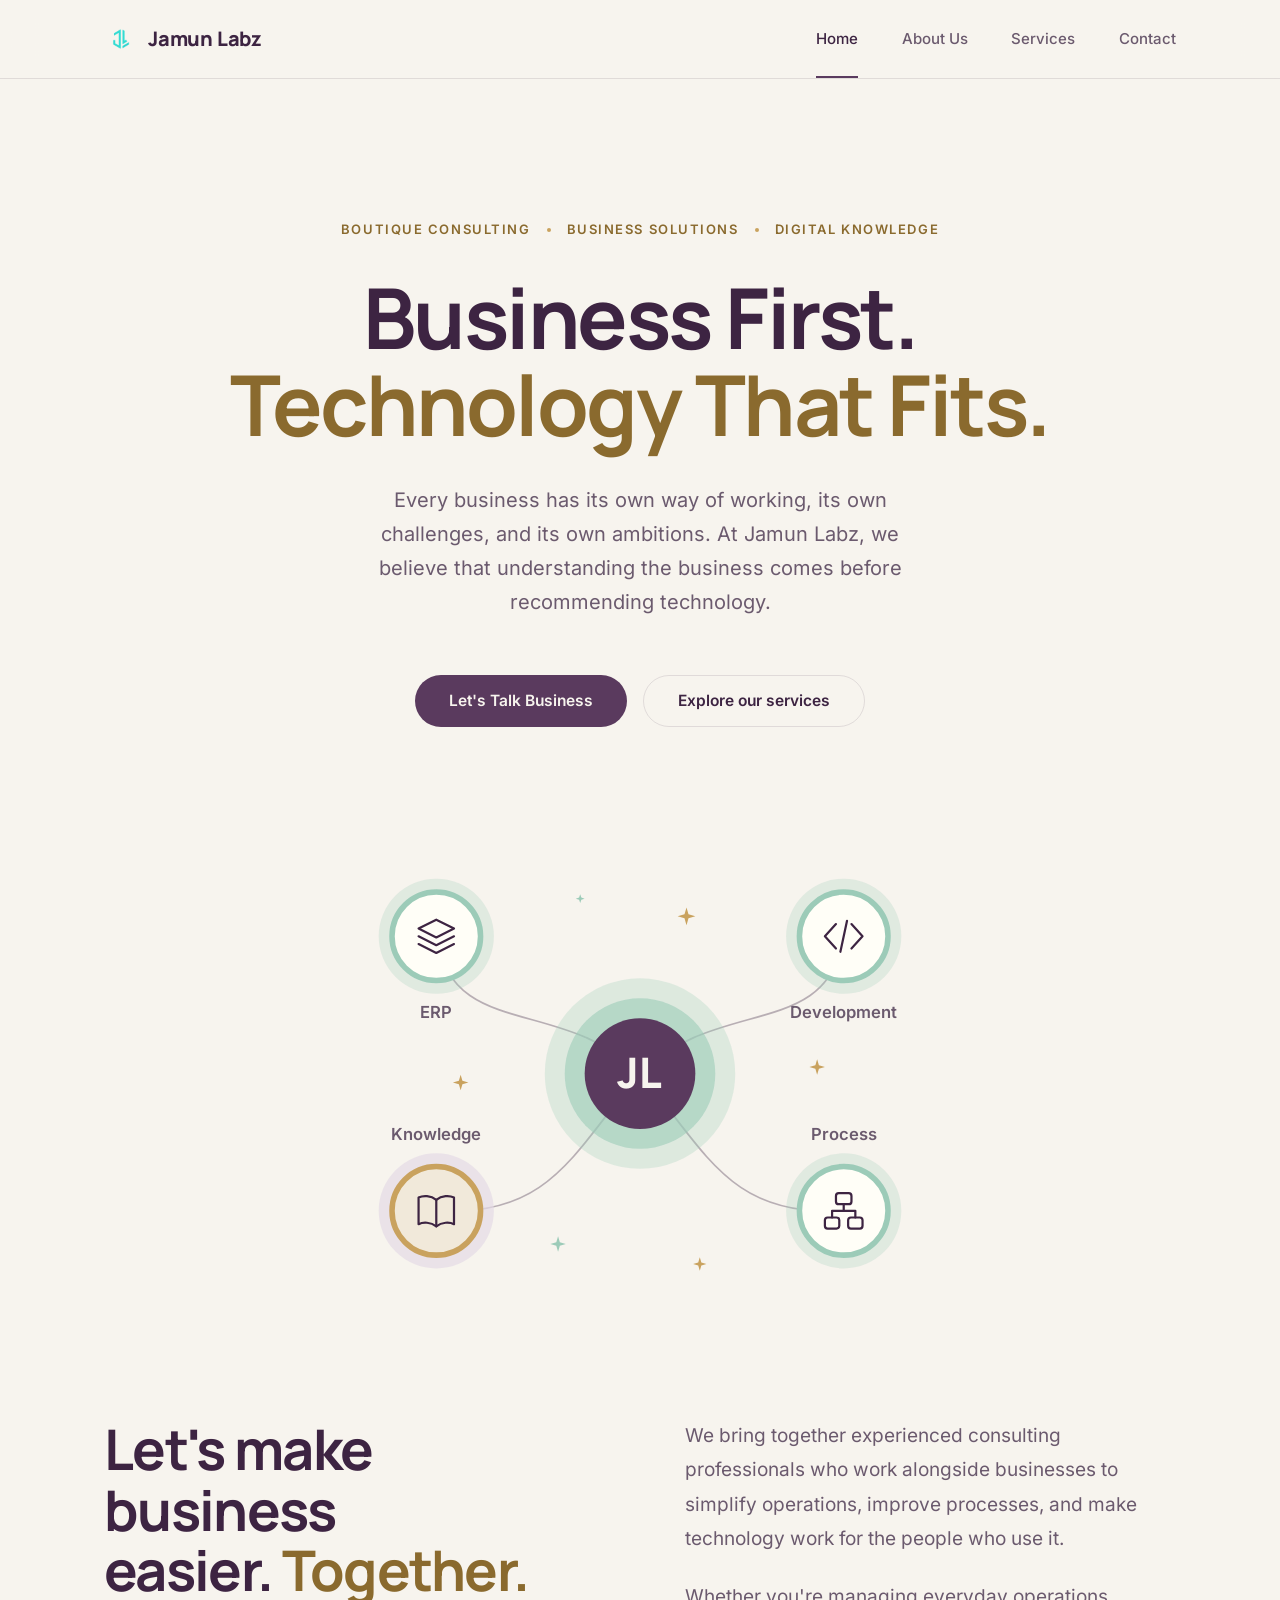
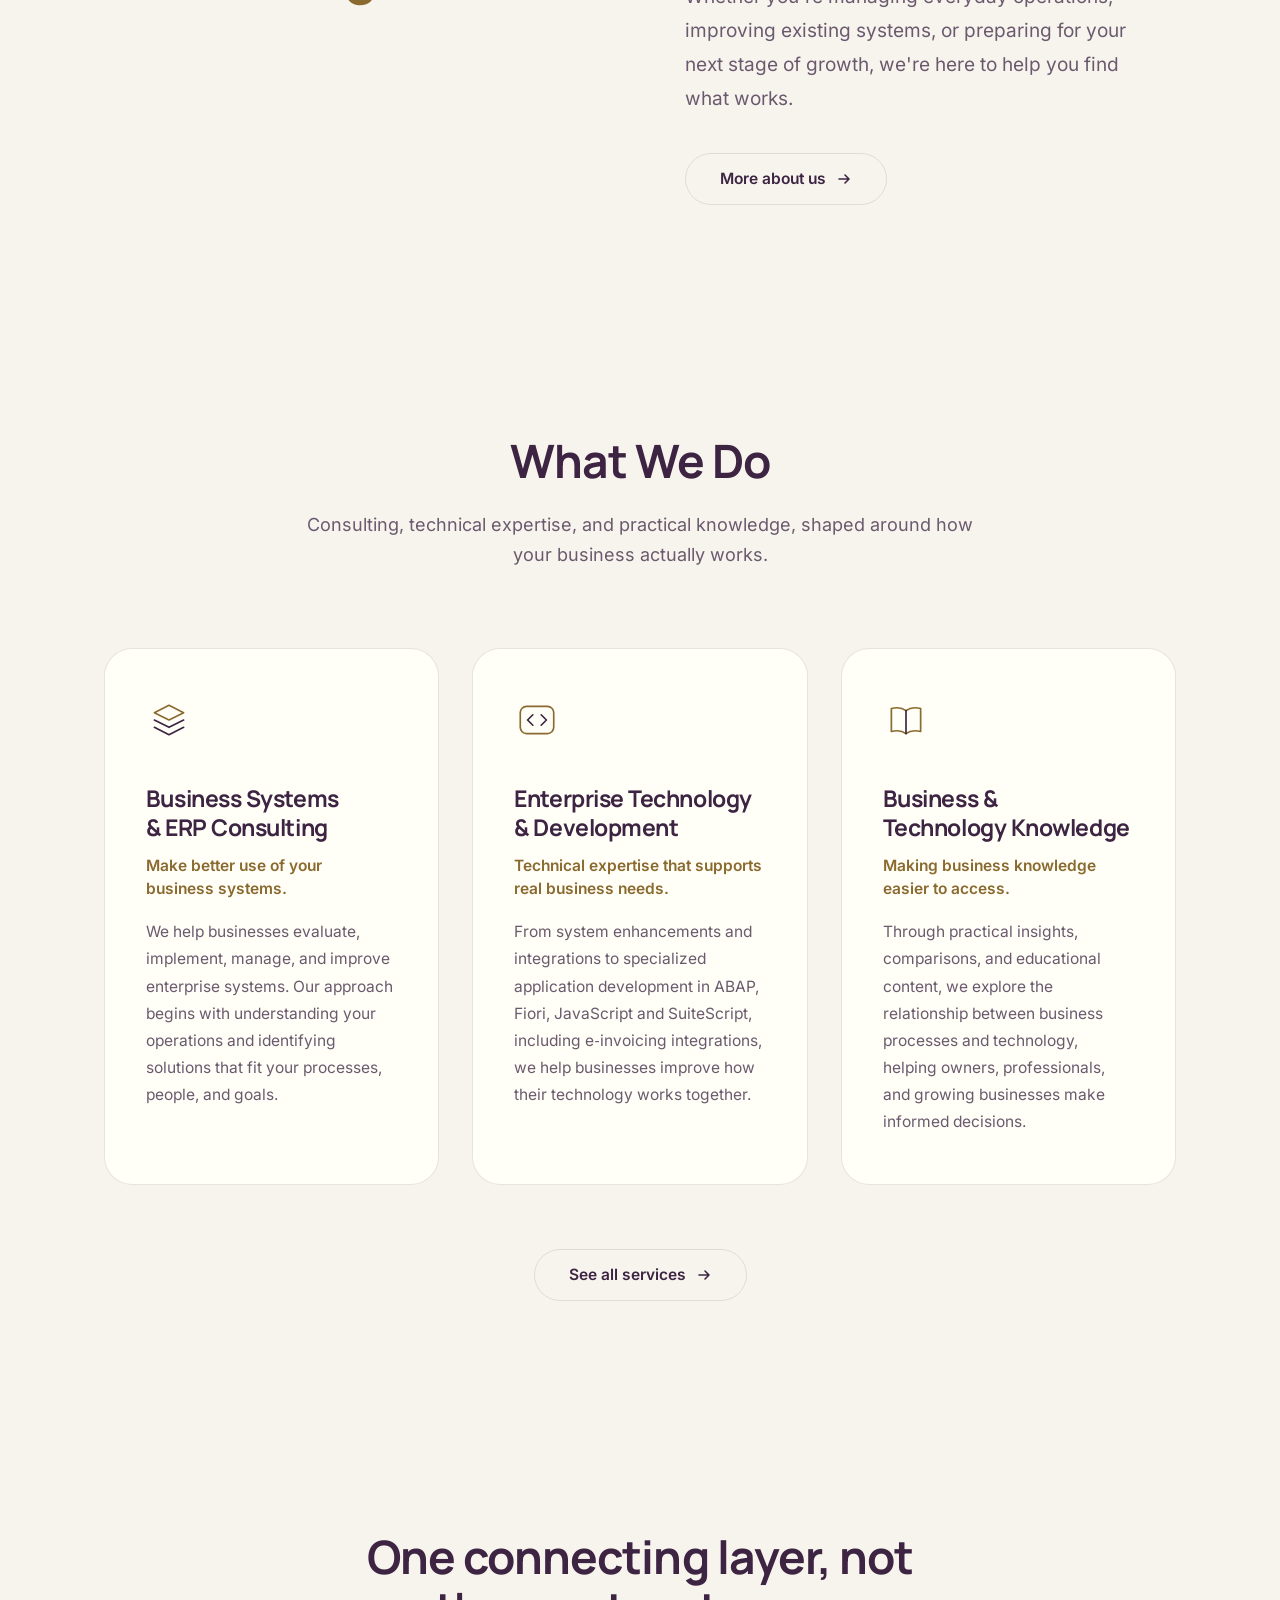
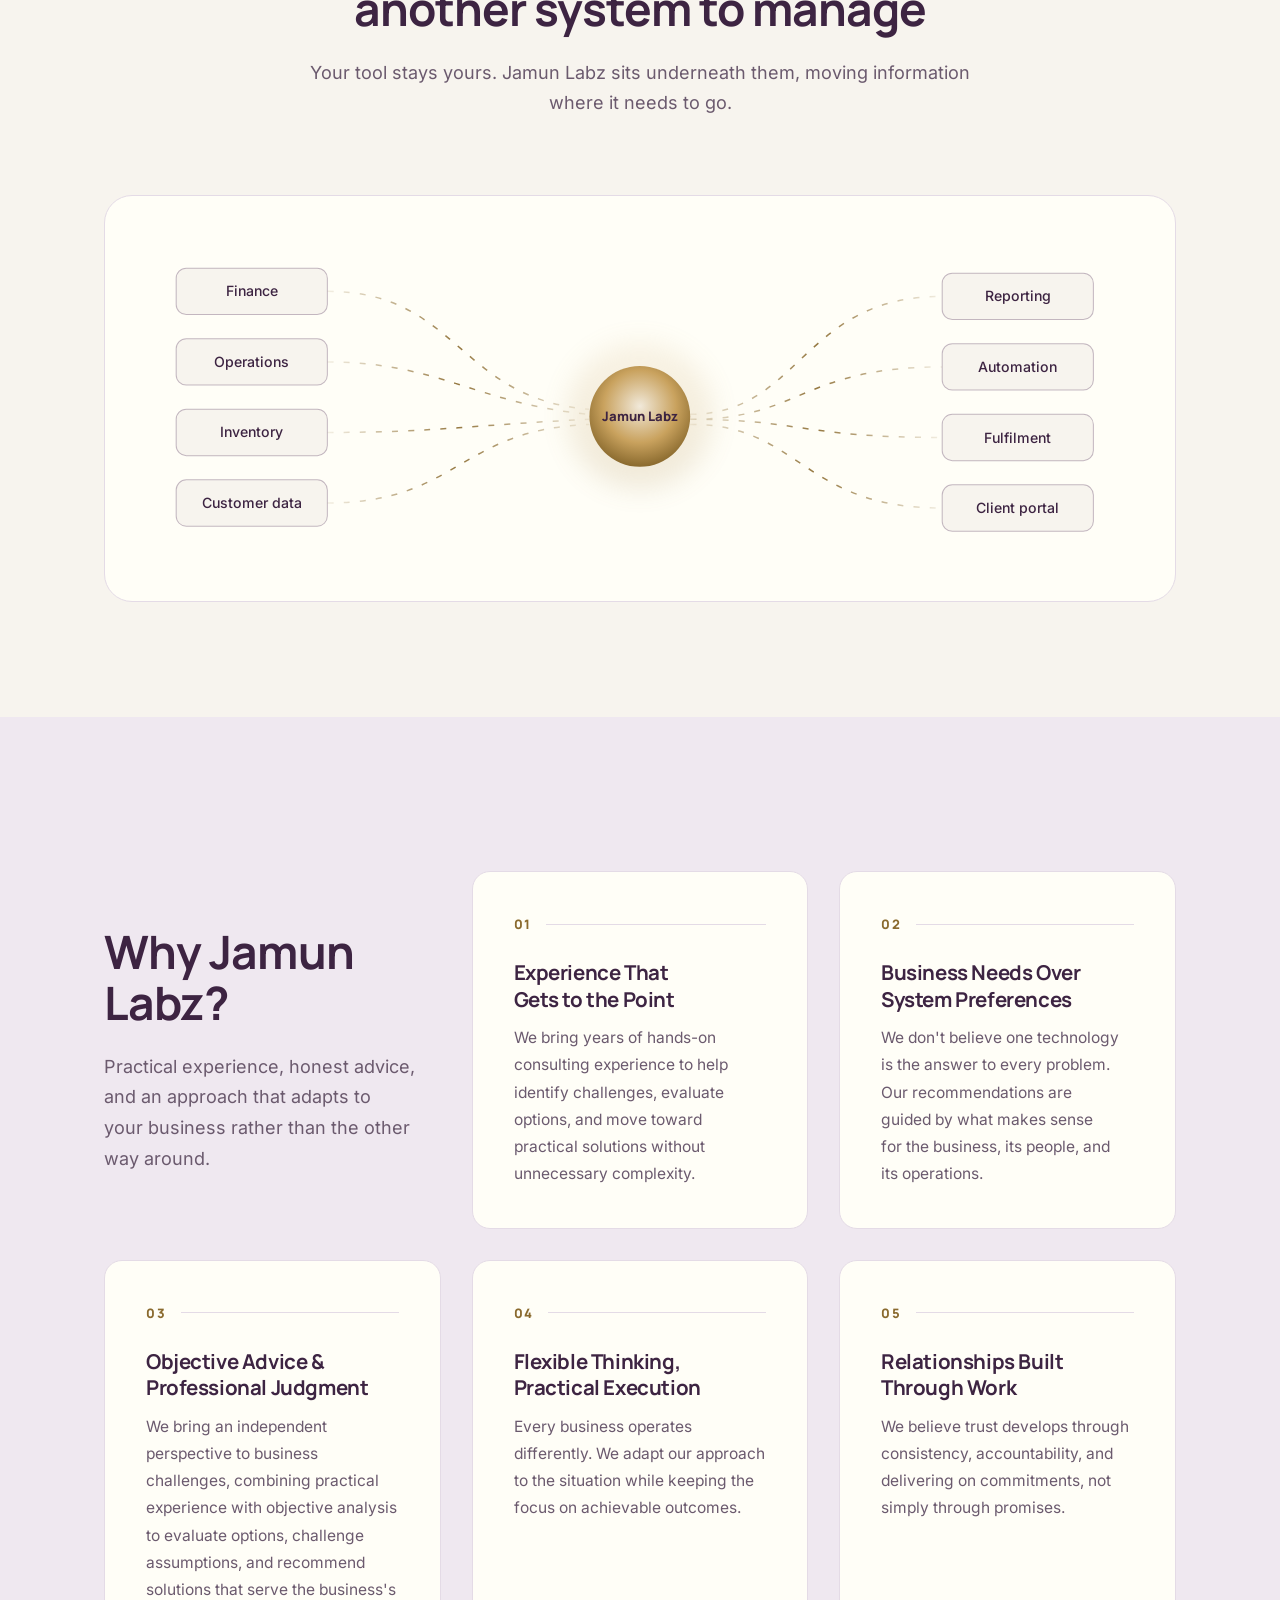
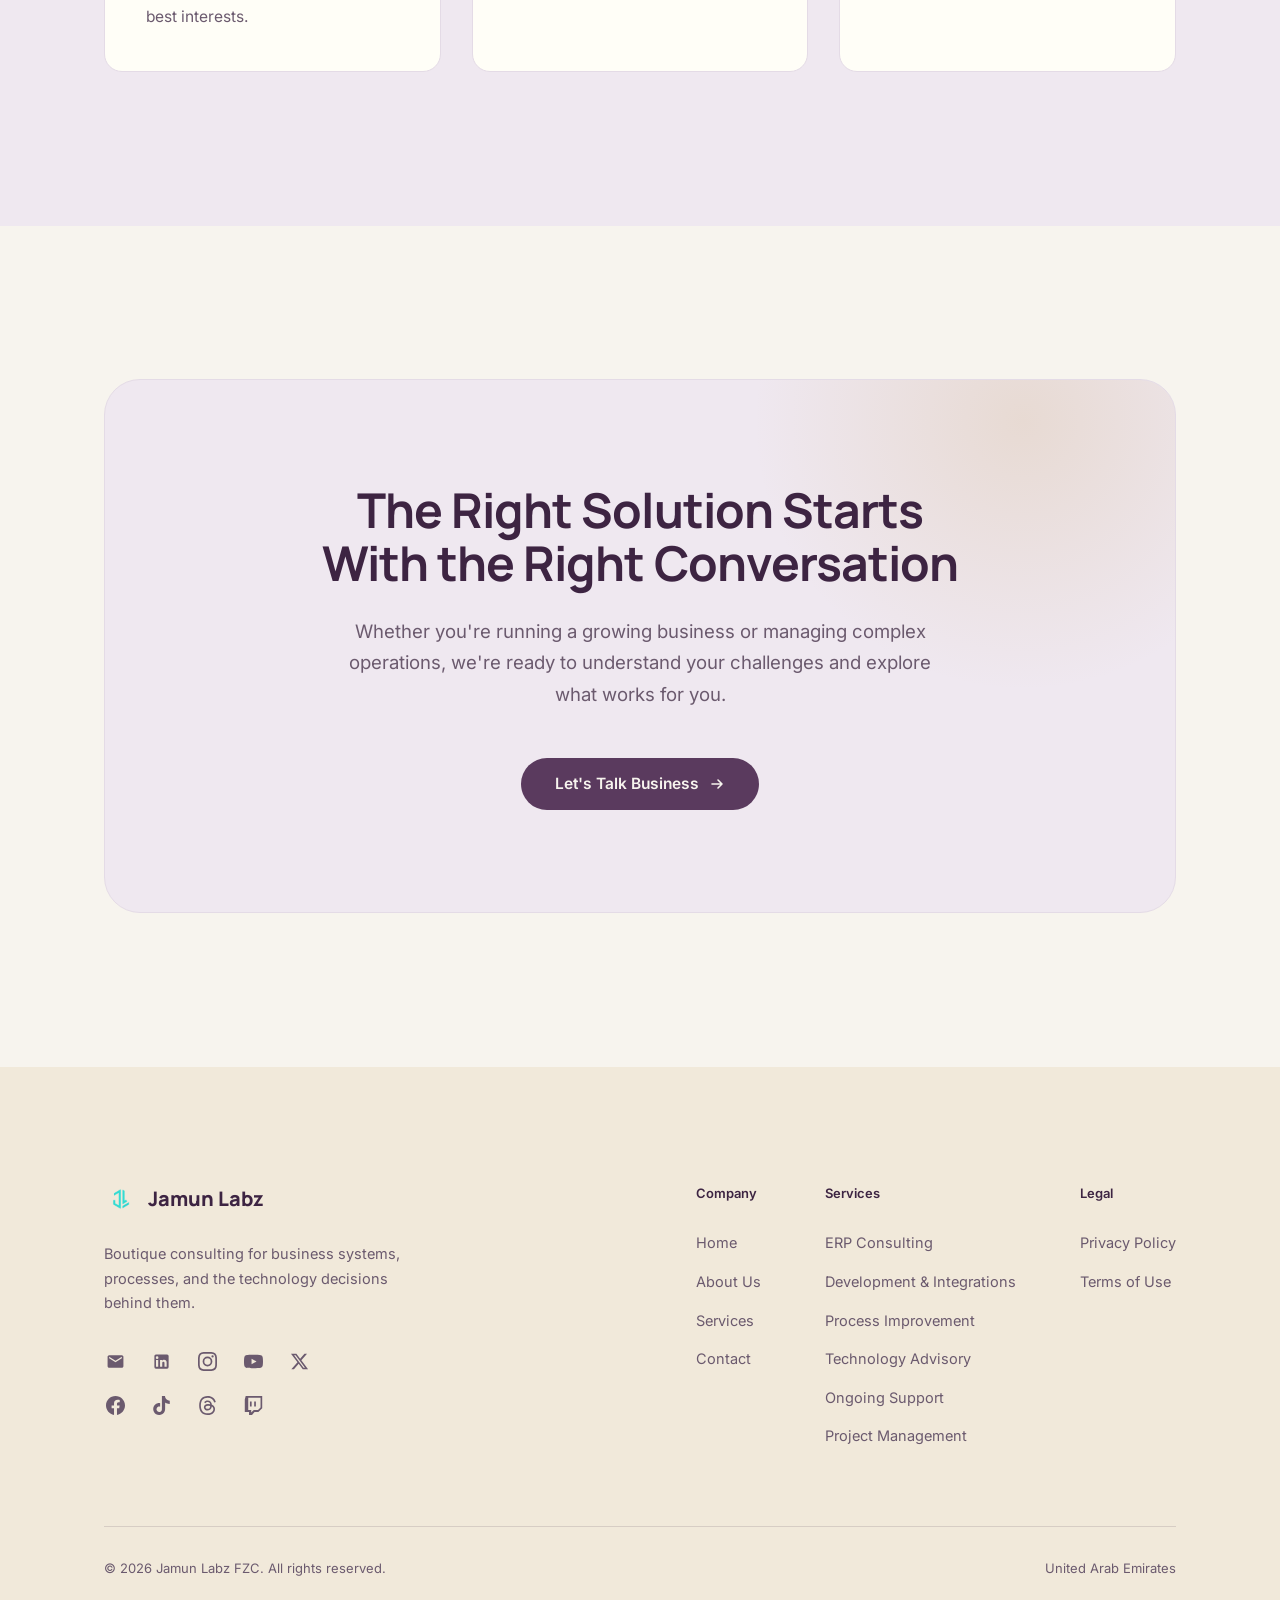
==== commit 369d26e1: "Update print statement from 'Hello' to 'Goodbye'" ====
--- a/index.html
+++ b/index.html
@@ -263,7 +263,7 @@
     <div class="wrap">
       <div class="section-head center reveal">
         <h2>One connecting layer, not another system to manage</h2>
-        <p>Your tools stay yours. Jamun Labz sits underneath them, moving information where it needs to go.</p>
+        <p>Your tool stays yours. Jamun Labz sits underneath them, moving information where it needs to go.</p>
       </div>
 
       <div class="diagram reveal">
@@ -510,4 +510,4 @@
 
 <script src="script.js"></script>
 </body>
-</html>+</html>
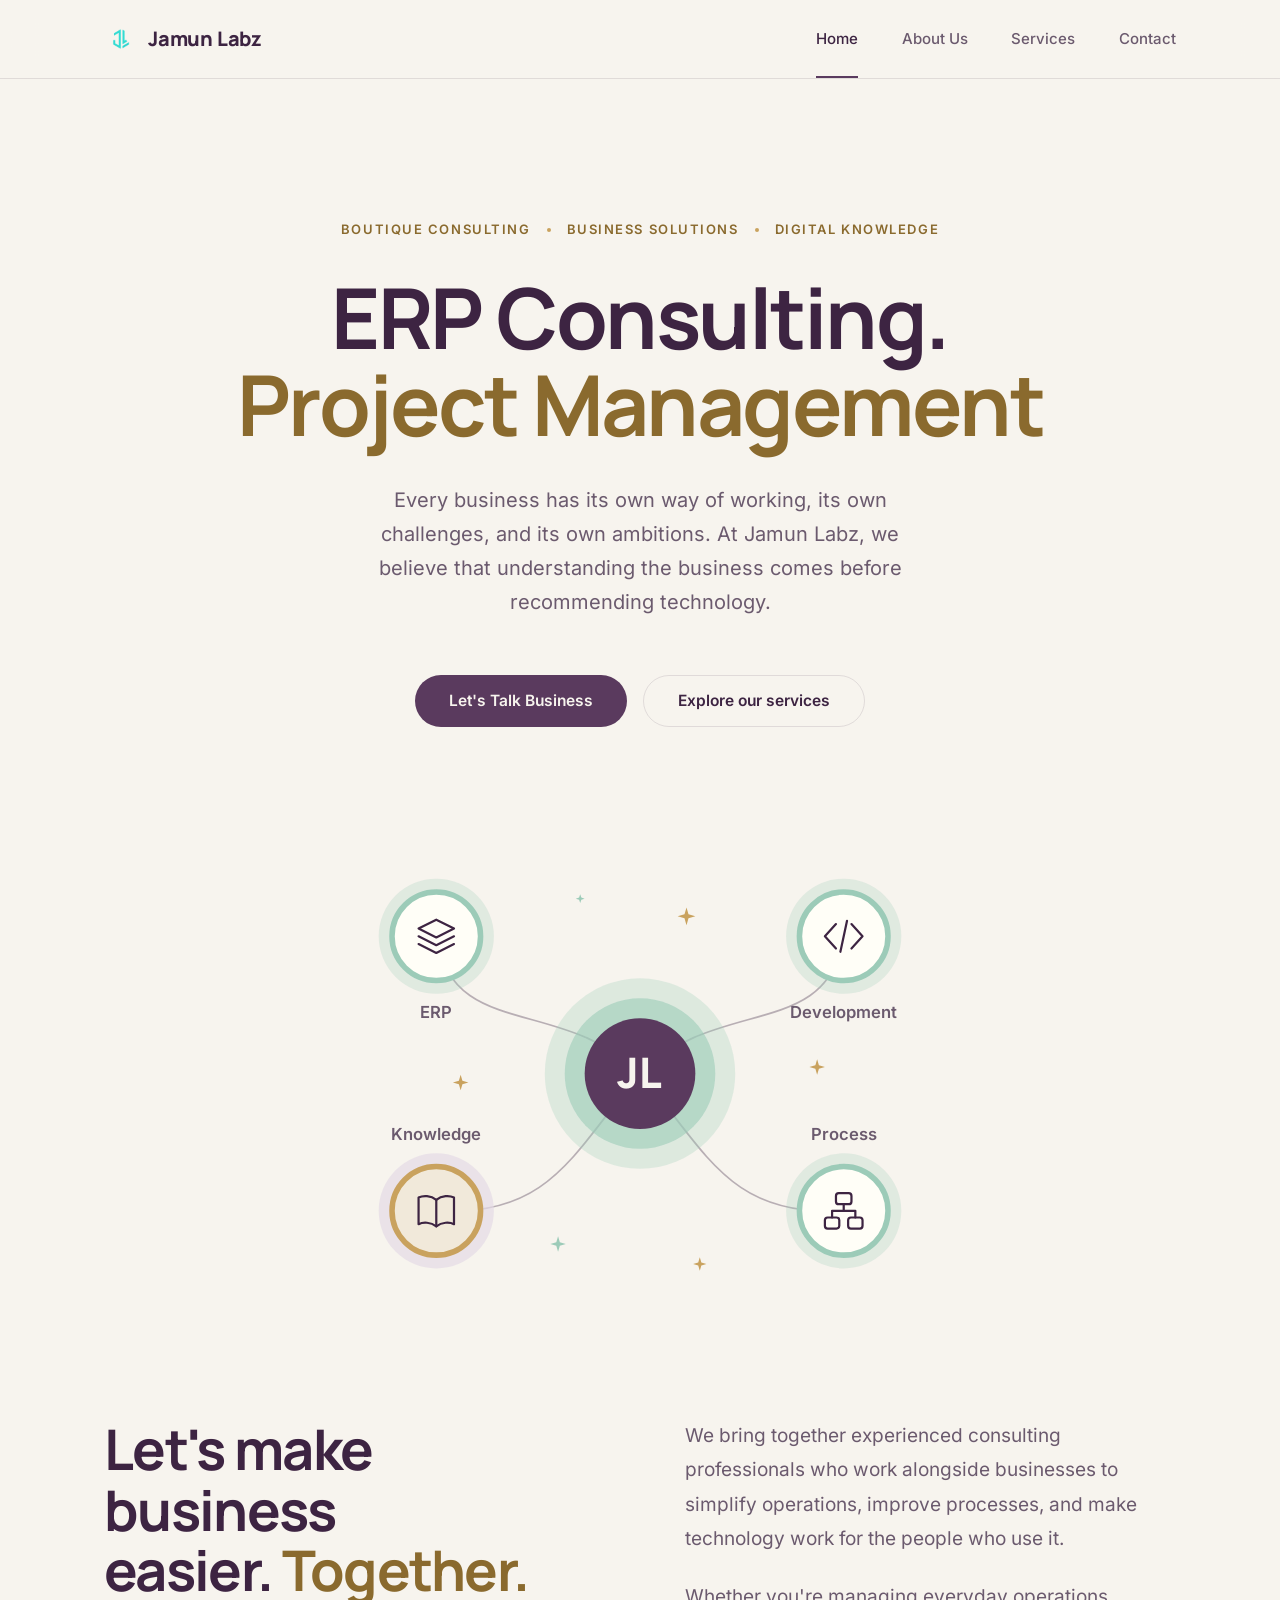
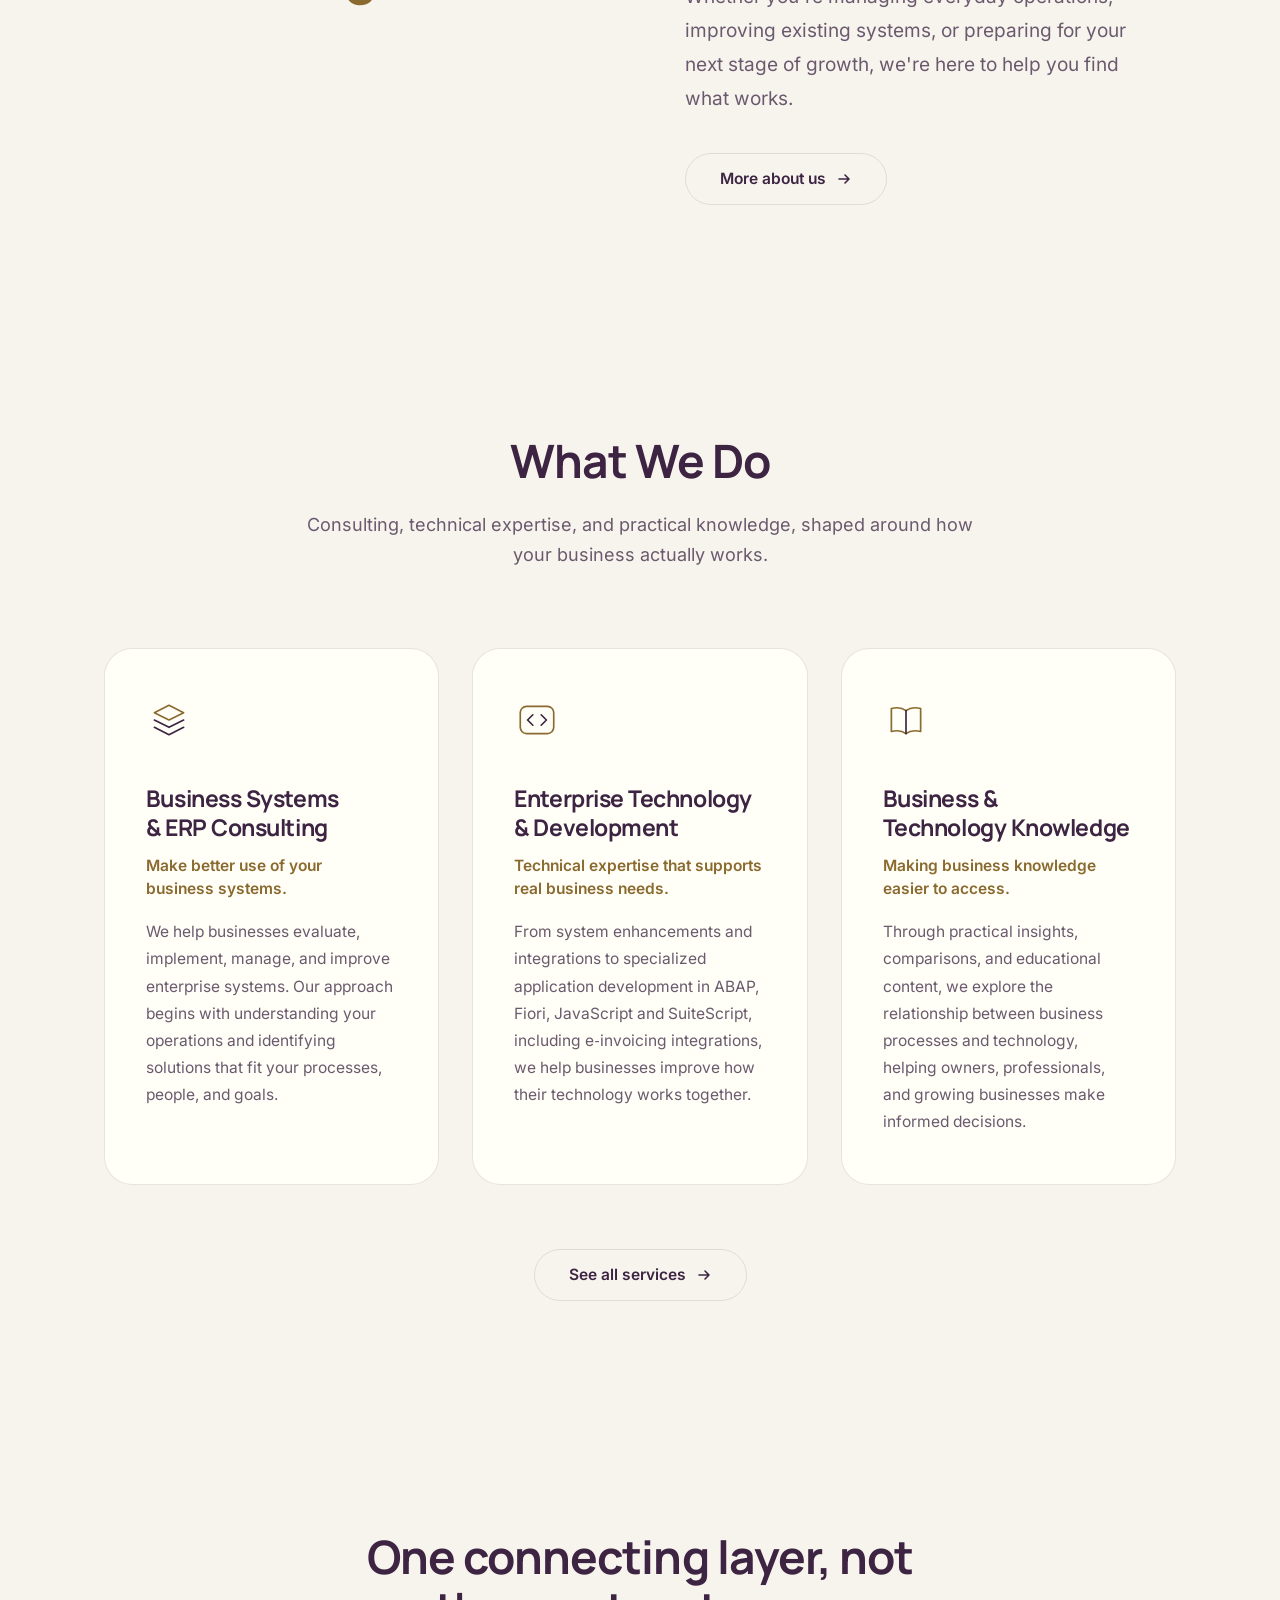
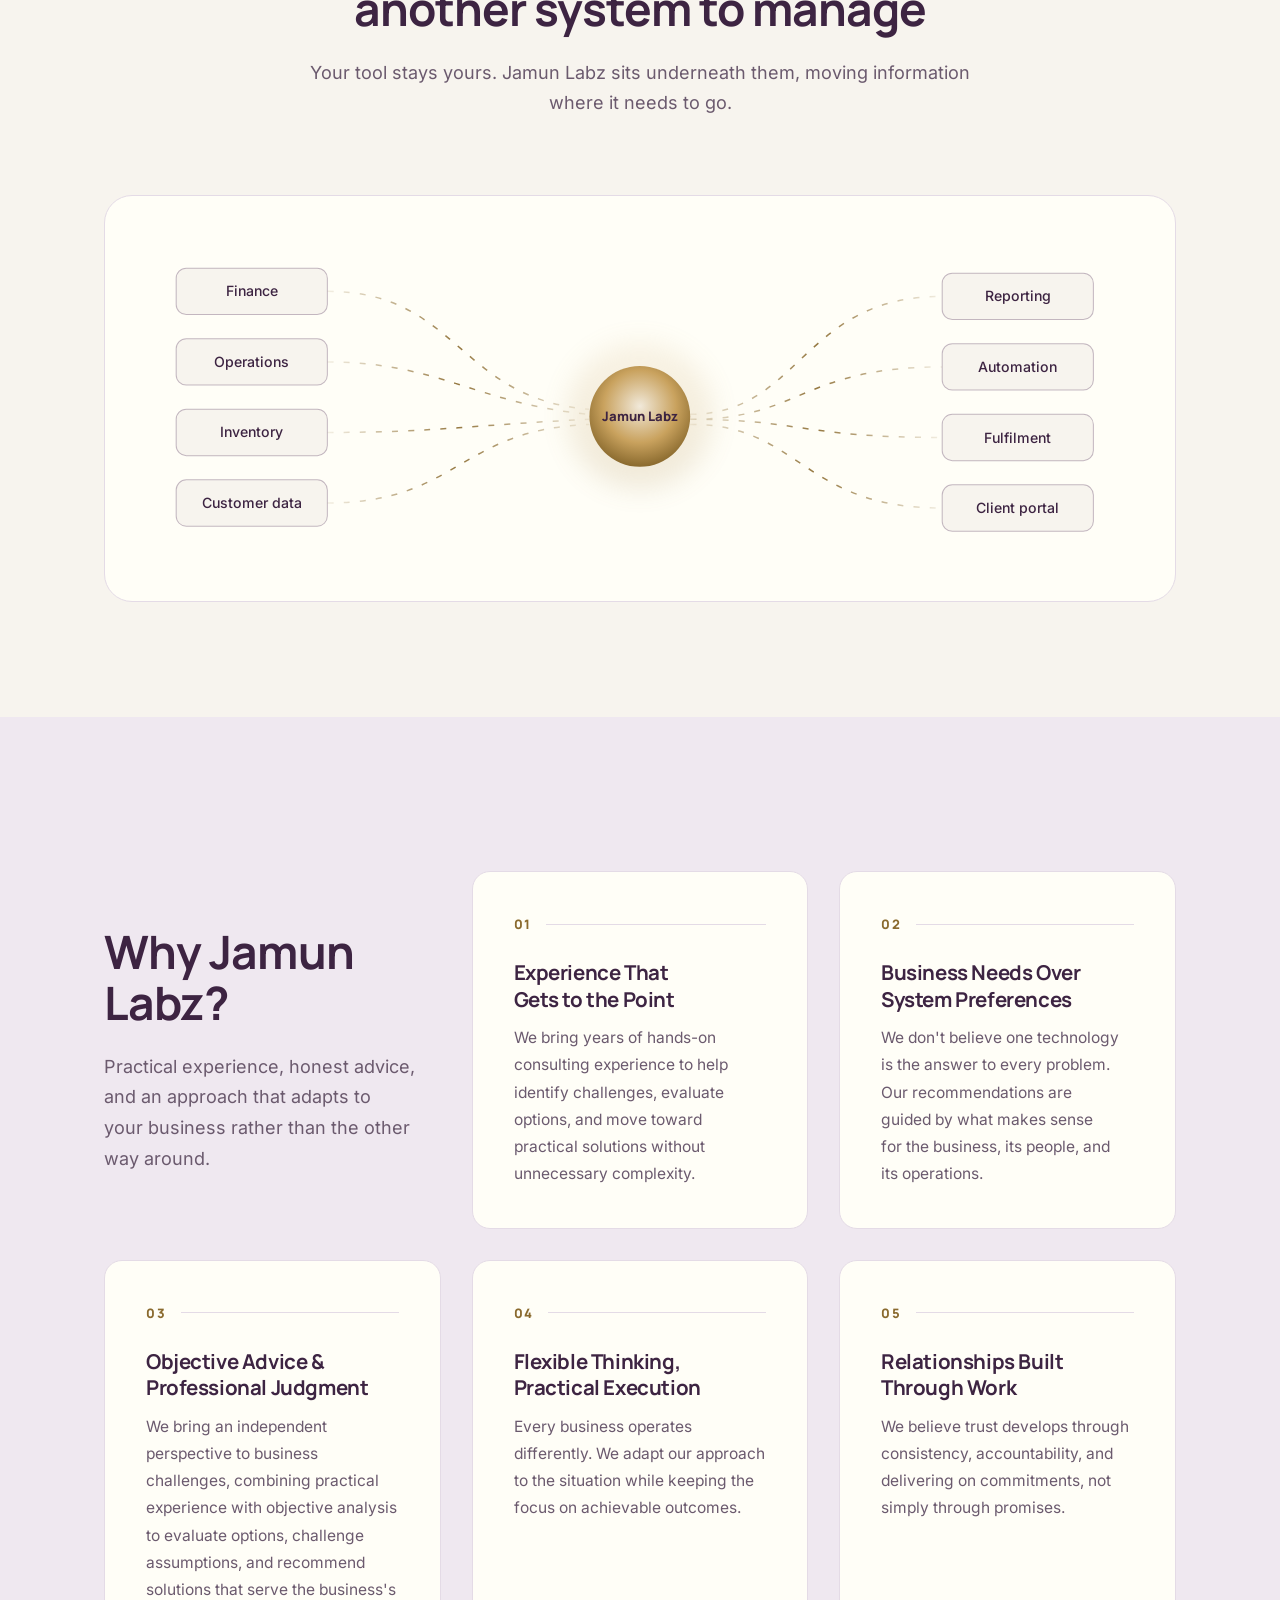
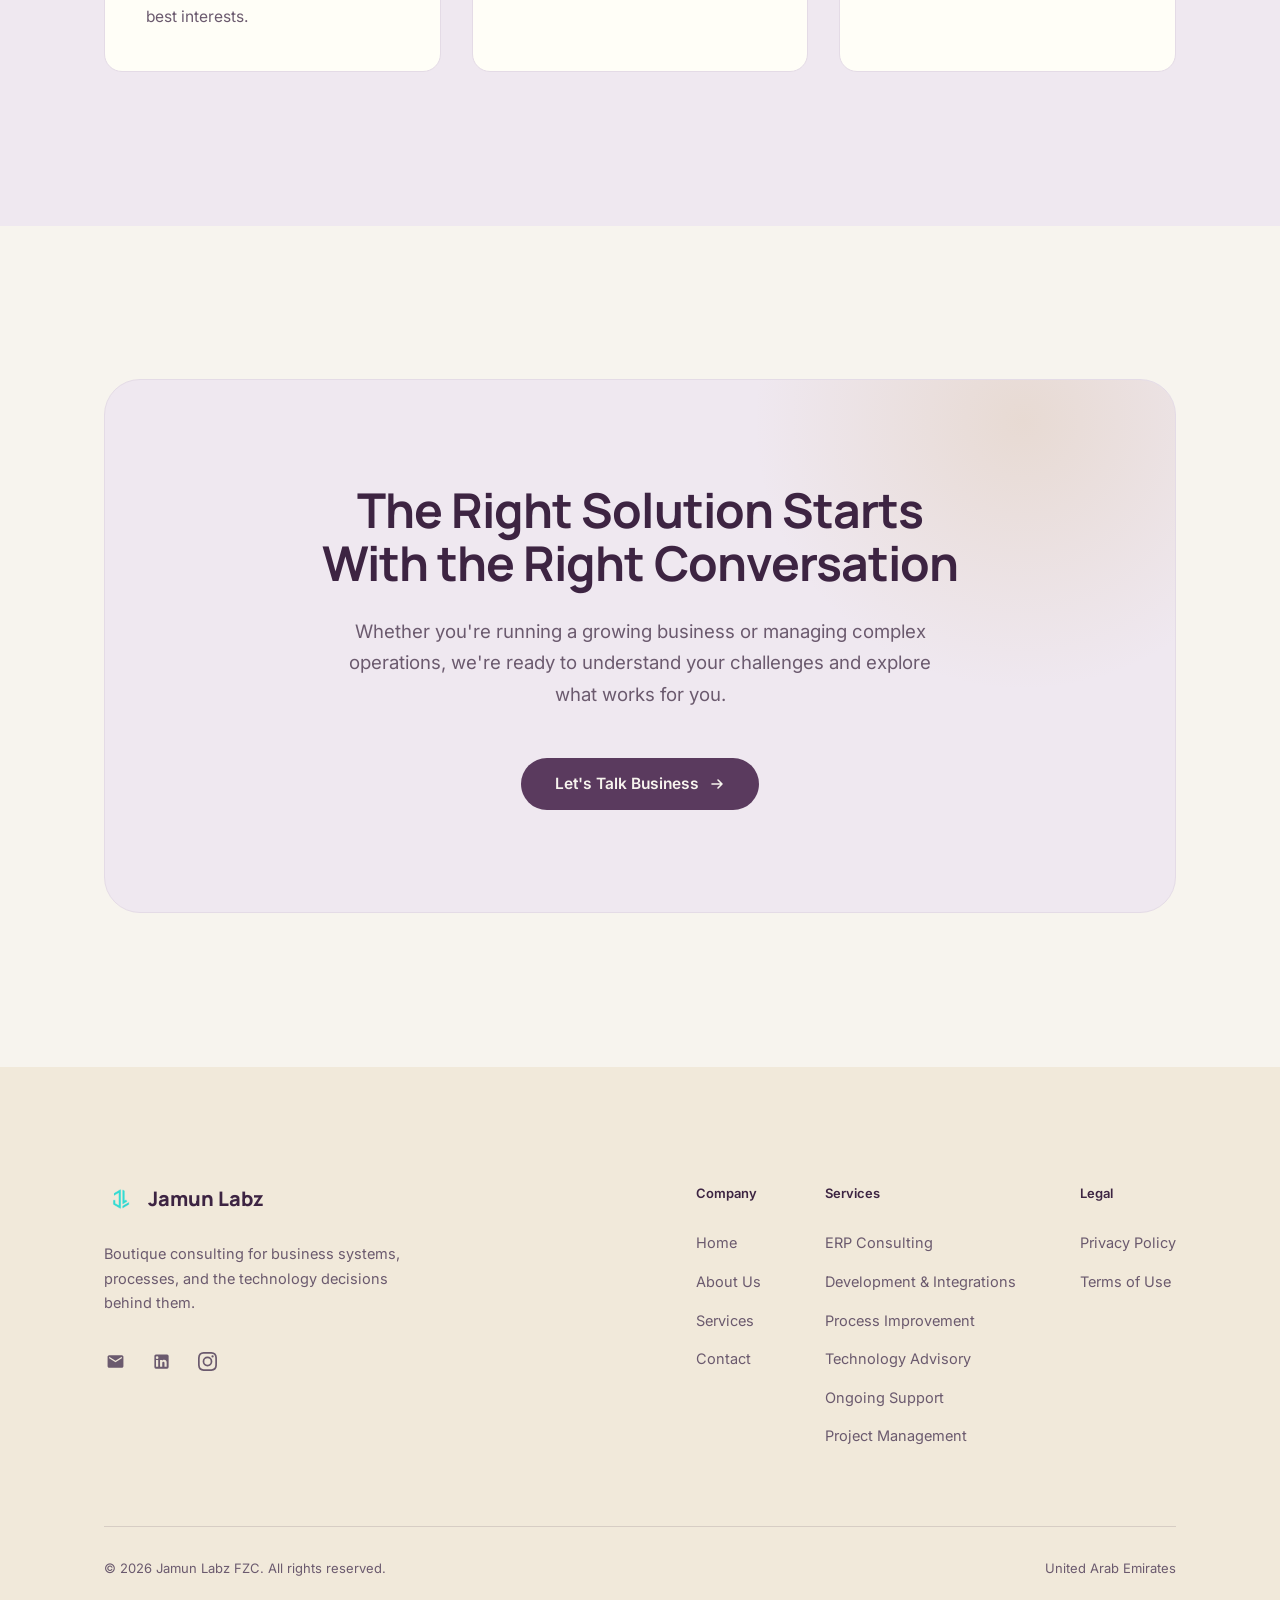
==== commit 63dfab3b: "Update index.html" ====
--- a/index.html
+++ b/index.html
@@ -47,7 +47,8 @@
         "addressCountry": "AE"
       },
         "sameAs": [
-          "https://www.linkedin.com/company/jamun-labz/"
+          "https://www.linkedin.com/company/jamun-labz/",
+          "https://www.instagram.com/jamunlabz/"
         ],
         "knowsAbout": [
           "ERP consulting",
@@ -107,7 +108,7 @@
     <div class="wrap">
       <div class="hero-copy reveal">
         <p class="eyebrow"><span>Boutique Consulting</span><span>Business Solutions</span><span>Digital Knowledge</span></p>
-        <h1>Business First.<br> <span class="accent">Technology That Fits.</span></h1>
+        <h1>ERP Consulting.<br> <span class="accent">Project Management</span></h1>
         <p class="hero-sub">Every business has its own way of working, its own challenges, and its own ambitions. At Jamun Labz, we believe that understanding the business comes before recommending technology.</p>
         <div class="hero-actions">
           <a href="contact.html" class="btn btn-primary">Let's Talk Business</a>
@@ -447,7 +448,7 @@
         </a>
         <p class="footer-tag">Boutique consulting for business systems, processes, and the technology decisions behind them.</p>
         <div class="social-links">
-          <!-- Links still set to "#" are placeholders: replace "#" with the real profile URL. Until then they do nothing when clicked. -->
+         
           <a data-copy-email="info@jamunlabz.com" href="mailto:info@jamunlabz.com" aria-label="Email Jamun Labz">
             <svg viewBox="0 0 24 24" aria-hidden="true"><path d="M20 4H4c-1.1 0-2 .9-2 2v12c0 1.1.9 2 2 2h16c1.1 0 2-.9 2-2V6c0-1.1-.9-2-2-2zm0 4-8 5-8-5V6l8 5 8-5v2z"/></svg>
           </a>
@@ -457,24 +458,6 @@
           <a href="https://www.instagram.com/jamunlabz/" target="_blank" rel="noopener noreferrer" aria-label="Jamun Labz on Instagram">
             <svg viewBox="0 0 24 24" aria-hidden="true"><path d="M12 2.163c3.204 0 3.584.012 4.85.07 3.252.148 4.771 1.691 4.919 4.919.058 1.265.069 1.645.069 4.849 0 3.205-.012 3.584-.069 4.849-.149 3.225-1.664 4.771-4.919 4.919-1.266.058-1.644.07-4.85.07-3.204 0-3.584-.012-4.849-.07-3.26-.149-4.771-1.699-4.919-4.92-.058-1.265-.07-1.644-.07-4.849 0-3.204.013-3.583.07-4.849.149-3.227 1.664-4.771 4.919-4.919 1.266-.057 1.645-.069 4.849-.069zm0-2.163c-3.259 0-3.667.014-4.947.072-4.358.2-6.78 2.618-6.98 6.98-.059 1.281-.073 1.689-.073 4.948 0 3.259.014 3.668.072 4.948.2 4.358 2.618 6.78 6.98 6.98 1.281.058 1.689.072 4.948.072 3.259 0 3.668-.014 4.948-.072 4.354-.2 6.782-2.618 6.979-6.98.059-1.28.073-1.689.073-4.948 0-3.259-.014-3.667-.072-4.947-.196-4.354-2.617-6.78-6.979-6.98-1.281-.059-1.69-.073-4.949-.073zm0 5.838a6.162 6.162 0 1 0 0 12.324 6.162 6.162 0 0 0 0-12.324zm0 10.162a3.999 3.999 0 1 1 0-7.998 3.999 3.999 0 0 1 0 7.998zm6.406-11.845a1.44 1.44 0 1 0 0 2.881 1.44 1.44 0 0 0 0-2.881z"/></svg>
           </a>
-          <a href="#" target="_blank" rel="noopener noreferrer" aria-label="Jamun Labz on YouTube">
-            <svg viewBox="0 0 24 24" aria-hidden="true"><path d="M23.498 6.186a3.016 3.016 0 0 0-2.122-2.136C19.505 3.545 12 3.545 12 3.545s-7.505 0-9.377.505A3.017 3.017 0 0 0 .502 6.186C0 8.07 0 12 0 12s0 3.93.502 5.814a3.016 3.016 0 0 0 2.122 2.136c1.871.505 9.376.505 9.376.505s7.505 0 9.377-.505a3.015 3.015 0 0 0 2.122-2.136C24 15.93 24 12 24 12s0-3.93-.502-5.814zM9.545 15.568V8.432L15.818 12l-6.273 3.568z"/></svg>
-          </a>
-          <a href="#" target="_blank" rel="noopener noreferrer" aria-label="Jamun Labz on X">
-            <svg viewBox="0 0 24 24" aria-hidden="true"><path d="M18.244 2.25h3.308l-7.227 8.26 8.502 11.24H16.17l-5.214-6.817L4.99 21.75H1.68l7.73-8.835L1.254 2.25H8.08l4.713 6.231zm-1.161 17.52h1.833L7.084 4.126H5.117z"/></svg>
-          </a>
-          <a href="#" target="_blank" rel="noopener noreferrer" aria-label="Jamun Labz on Facebook">
-            <svg viewBox="0 0 24 24" aria-hidden="true"><path d="M24 12.073c0-6.627-5.373-12-12-12s-12 5.373-12 12c0 5.99 4.388 10.954 10.125 11.854v-8.385H7.078v-3.47h3.047V9.43c0-3.007 1.792-4.669 4.533-4.669 1.312 0 2.686.235 2.686.235v2.953H15.83c-1.491 0-1.956.925-1.956 1.874v2.25h3.328l-.532 3.47h-2.796v8.385C19.612 23.027 24 18.062 24 12.073z"/></svg>
-          </a>
-          <a href="#" target="_blank" rel="noopener noreferrer" aria-label="Jamun Labz on TikTok">
-            <svg viewBox="0 0 24 24" aria-hidden="true"><path d="M12.525.02c1.31-.02 2.61-.01 3.91-.02.08 1.53.63 3.09 1.75 4.17 1.12 1.11 2.7 1.62 4.24 1.79v4.03c-1.44-.05-2.89-.35-4.2-.97-.57-.26-1.1-.59-1.62-.93-.01 2.92.01 5.84-.02 8.75-.08 1.4-.54 2.79-1.35 3.94-1.31 1.92-3.58 3.17-5.91 3.21-1.43.08-2.86-.31-4.08-1.03-2.02-1.19-3.44-3.37-3.65-5.71-.02-.5-.03-1-.01-1.49.18-1.9 1.12-3.72 2.58-4.96 1.66-1.44 3.98-2.13 6.15-1.72.02 1.48-.04 2.96-.04 4.44-.99-.32-2.15-.23-3.02.37-.63.41-1.11 1.04-1.36 1.75-.21.51-.15 1.07-.14 1.61.24 1.64 1.82 3.02 3.5 2.87 1.12-.01 2.19-.66 2.77-1.61.19-.33.4-.67.41-1.06.1-1.79.06-3.57.07-5.36.01-4.03-.01-8.05.02-12.07z"/></svg>
-          </a>
-          <a href="#" target="_blank" rel="noopener noreferrer" aria-label="Jamun Labz on Threads">
-            <svg viewBox="0 0 24 24" aria-hidden="true"><path d="M12.186 24h-.007c-3.581-.024-6.334-1.205-8.184-3.509C2.35 18.44 1.5 15.586 1.472 12.01v-.017c.03-3.579.879-6.43 2.525-8.482C5.845 1.205 8.6.024 12.18 0h.014c2.746.02 5.043.725 6.826 2.098 1.677 1.29 2.858 3.13 3.509 5.467l-2.04.569c-1.104-3.96-3.898-5.984-8.304-6.015-2.91.022-5.11.936-6.54 2.717C4.307 6.504 3.616 8.914 3.589 12c.027 3.086.718 5.496 2.057 7.164 1.43 1.783 3.631 2.698 6.54 2.717 2.623-.02 4.358-.631 5.8-2.045 1.647-1.613 1.618-3.593 1.09-4.798-.31-.71-.873-1.3-1.634-1.75-.192 1.352-.622 2.446-1.284 3.272-.886 1.102-2.14 1.704-3.73 1.79-1.202.065-2.361-.218-3.259-.801-1.063-.689-1.685-1.74-1.752-2.964-.065-1.19.408-2.285 1.33-3.082.88-.76 2.119-1.207 3.583-1.291a13.853 13.853 0 0 1 3.02.142c-.126-.742-.375-1.332-.75-1.757-.513-.586-1.308-.883-2.359-.89h-.029c-.844 0-1.992.232-2.721 1.32L7.734 7.847c.98-1.454 2.568-2.256 4.478-2.256h.044c3.194.02 5.097 1.975 5.287 5.388.108.046.216.094.321.142 1.49.7 2.58 1.761 3.154 3.07.797 1.82.871 4.79-1.548 7.158-1.85 1.81-4.094 2.628-7.277 2.65Zm1.003-11.69c-.242 0-.487.007-.739.021-1.836.103-2.98.946-2.916 2.143.067 1.256 1.452 1.839 2.784 1.767 1.224-.065 2.818-.543 3.086-3.71a10.5 10.5 0 0 0-2.215-.221z"/></svg>
-          </a>
-          <a href="#" target="_blank" rel="noopener noreferrer" aria-label="Jamun Labz on Twitch">
-            <svg viewBox="0 0 24 24" aria-hidden="true"><path d="M2.149 0 1 4.286v16.071h5.357V24h3.75l3.214-3.643h4.822L23 15.536V0H2.149zm18.75 14.464-3.214 3.215h-5.357l-3.215 3.214v-3.214H5.357V2.143h15.542v12.321zm-8.035-7.5h2.143v6.429h-2.143V6.964zm-5.357 0h2.143v6.429H7.5V6.964z"/></svg>
-          </a>
         </div>
       </div>
       <div class="footer-cols">
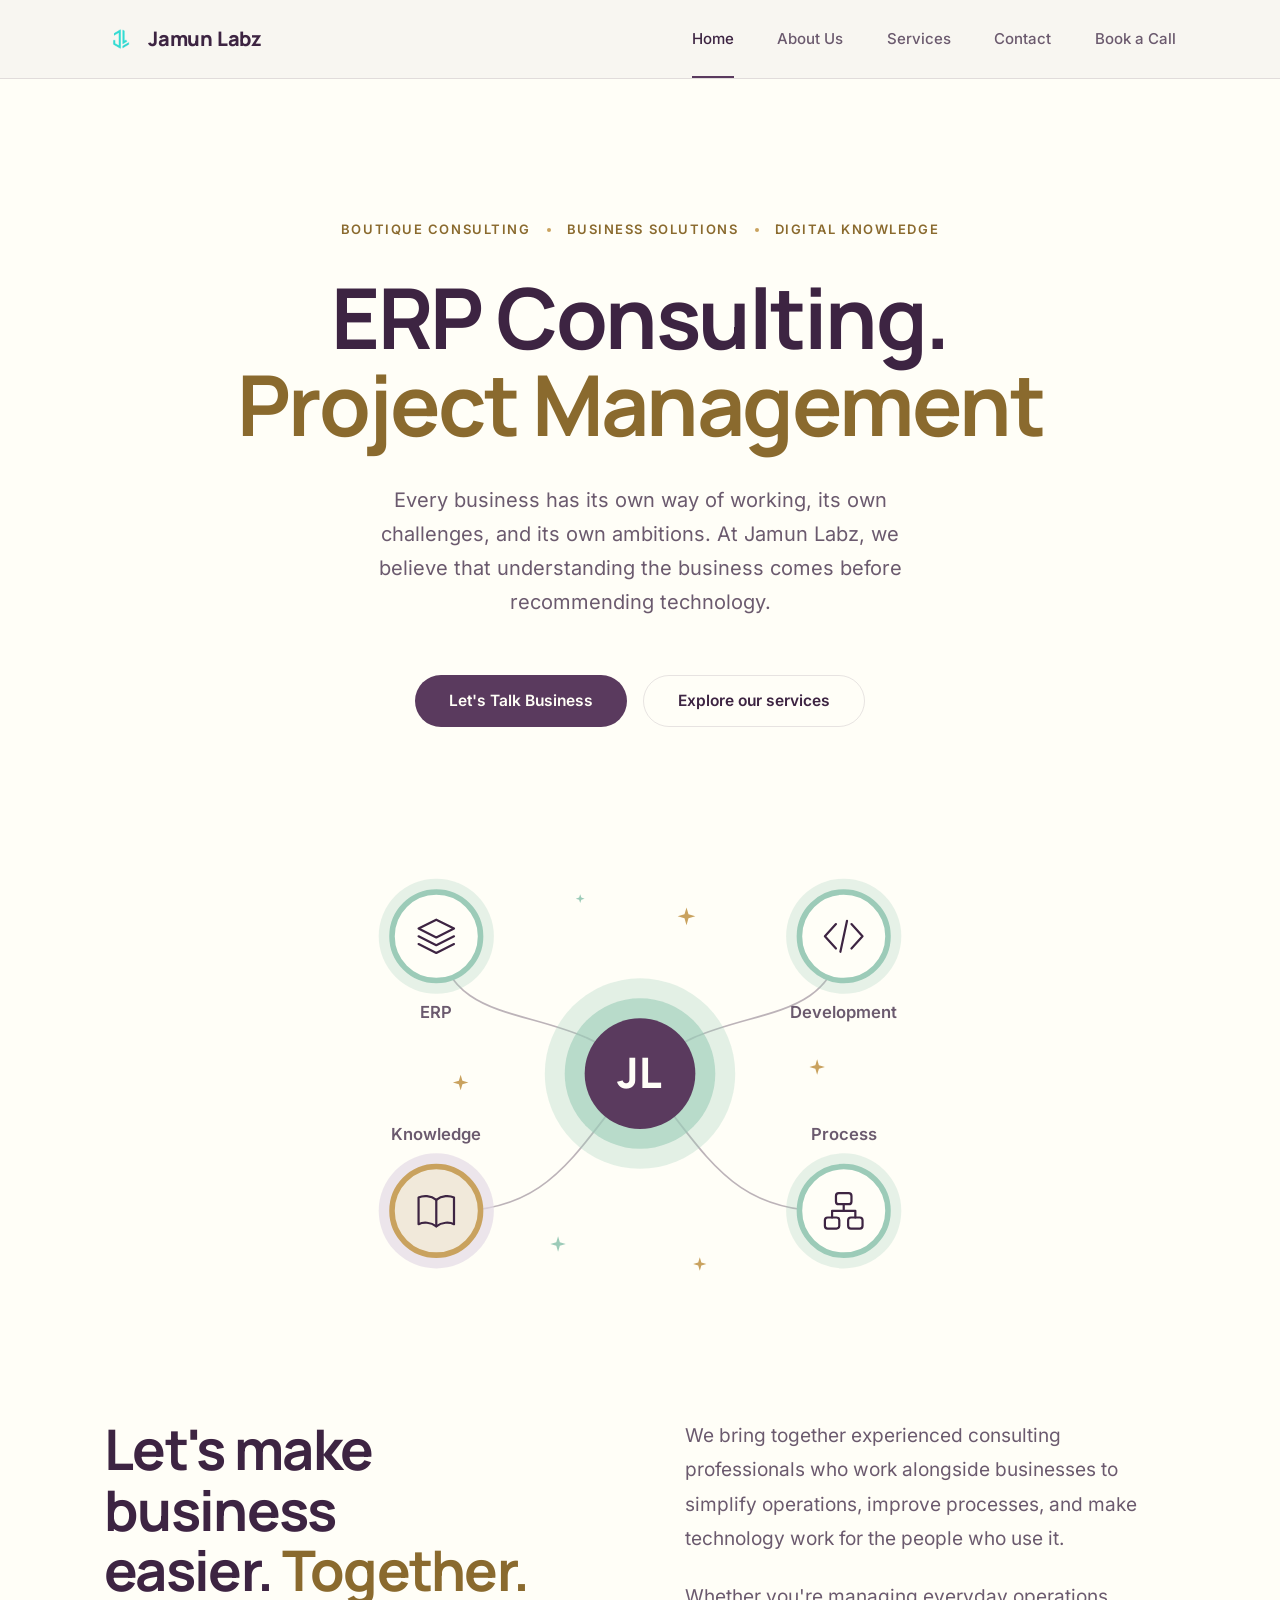
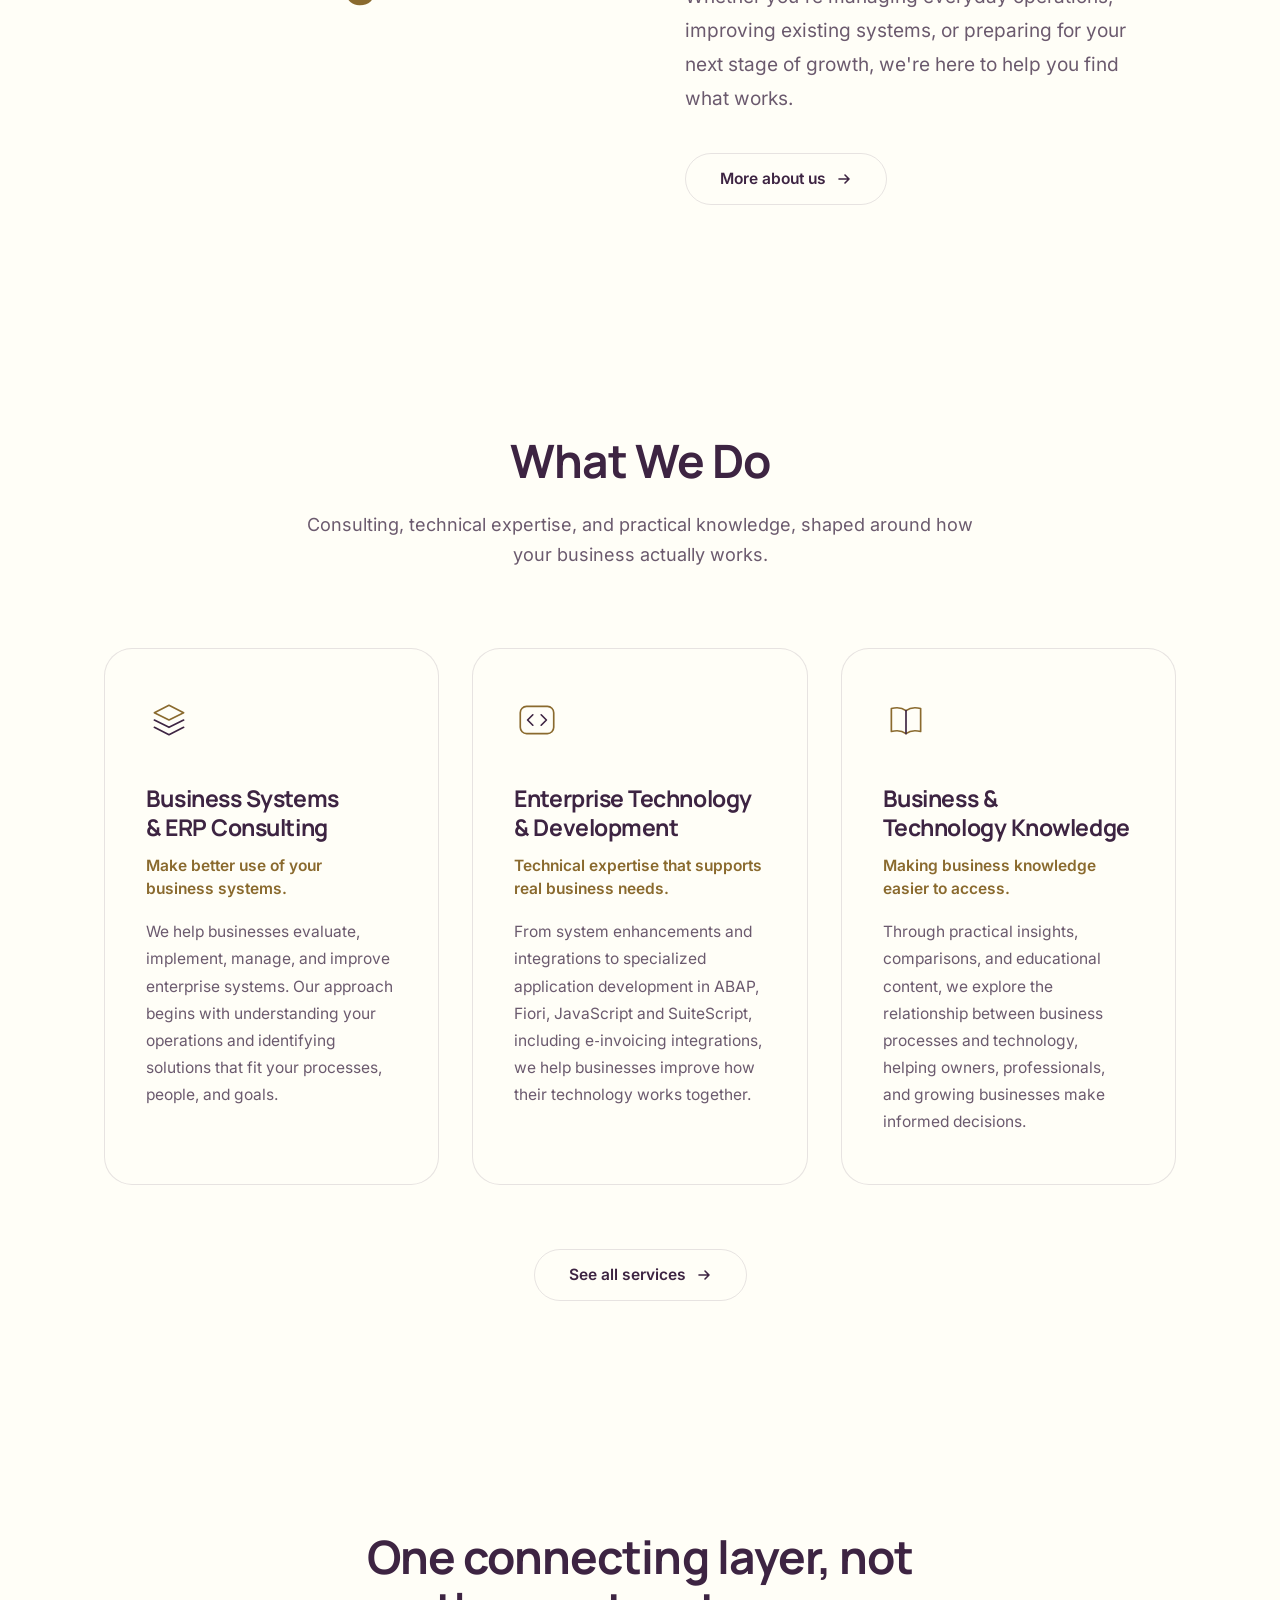
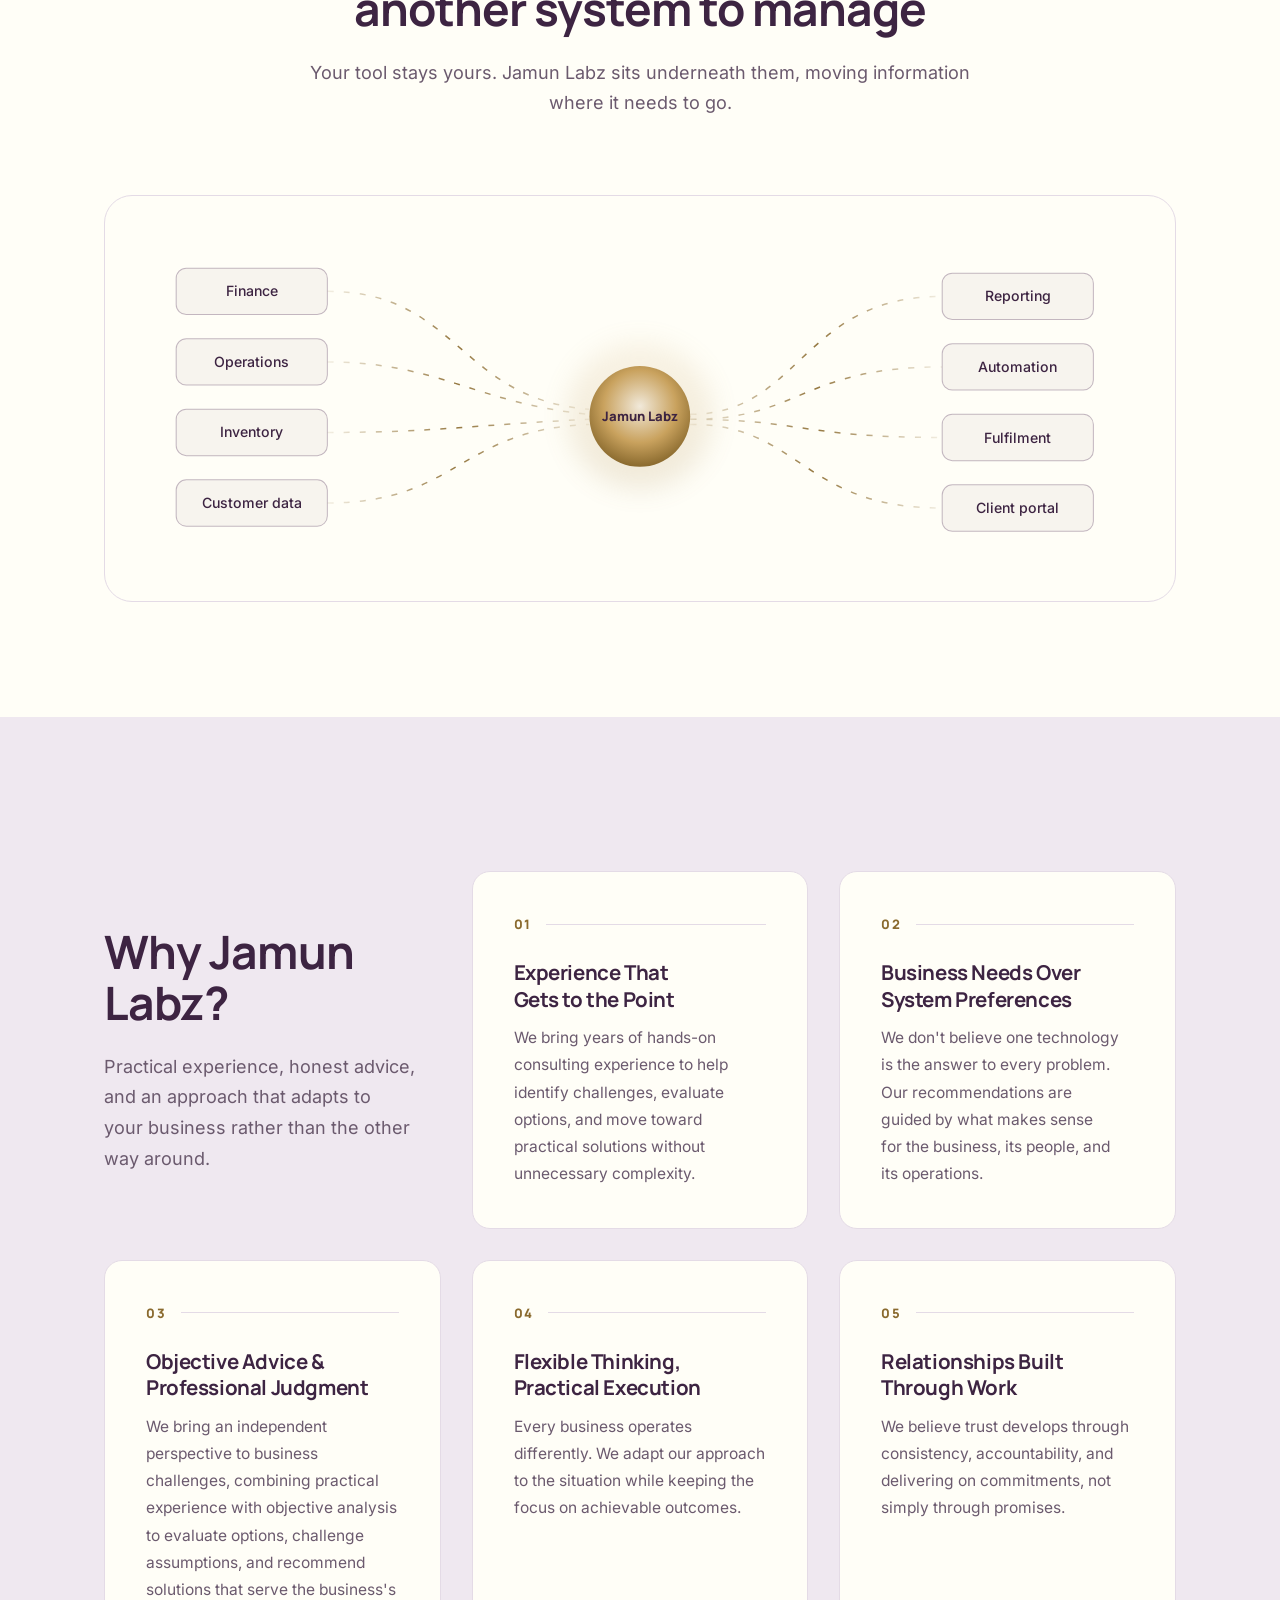
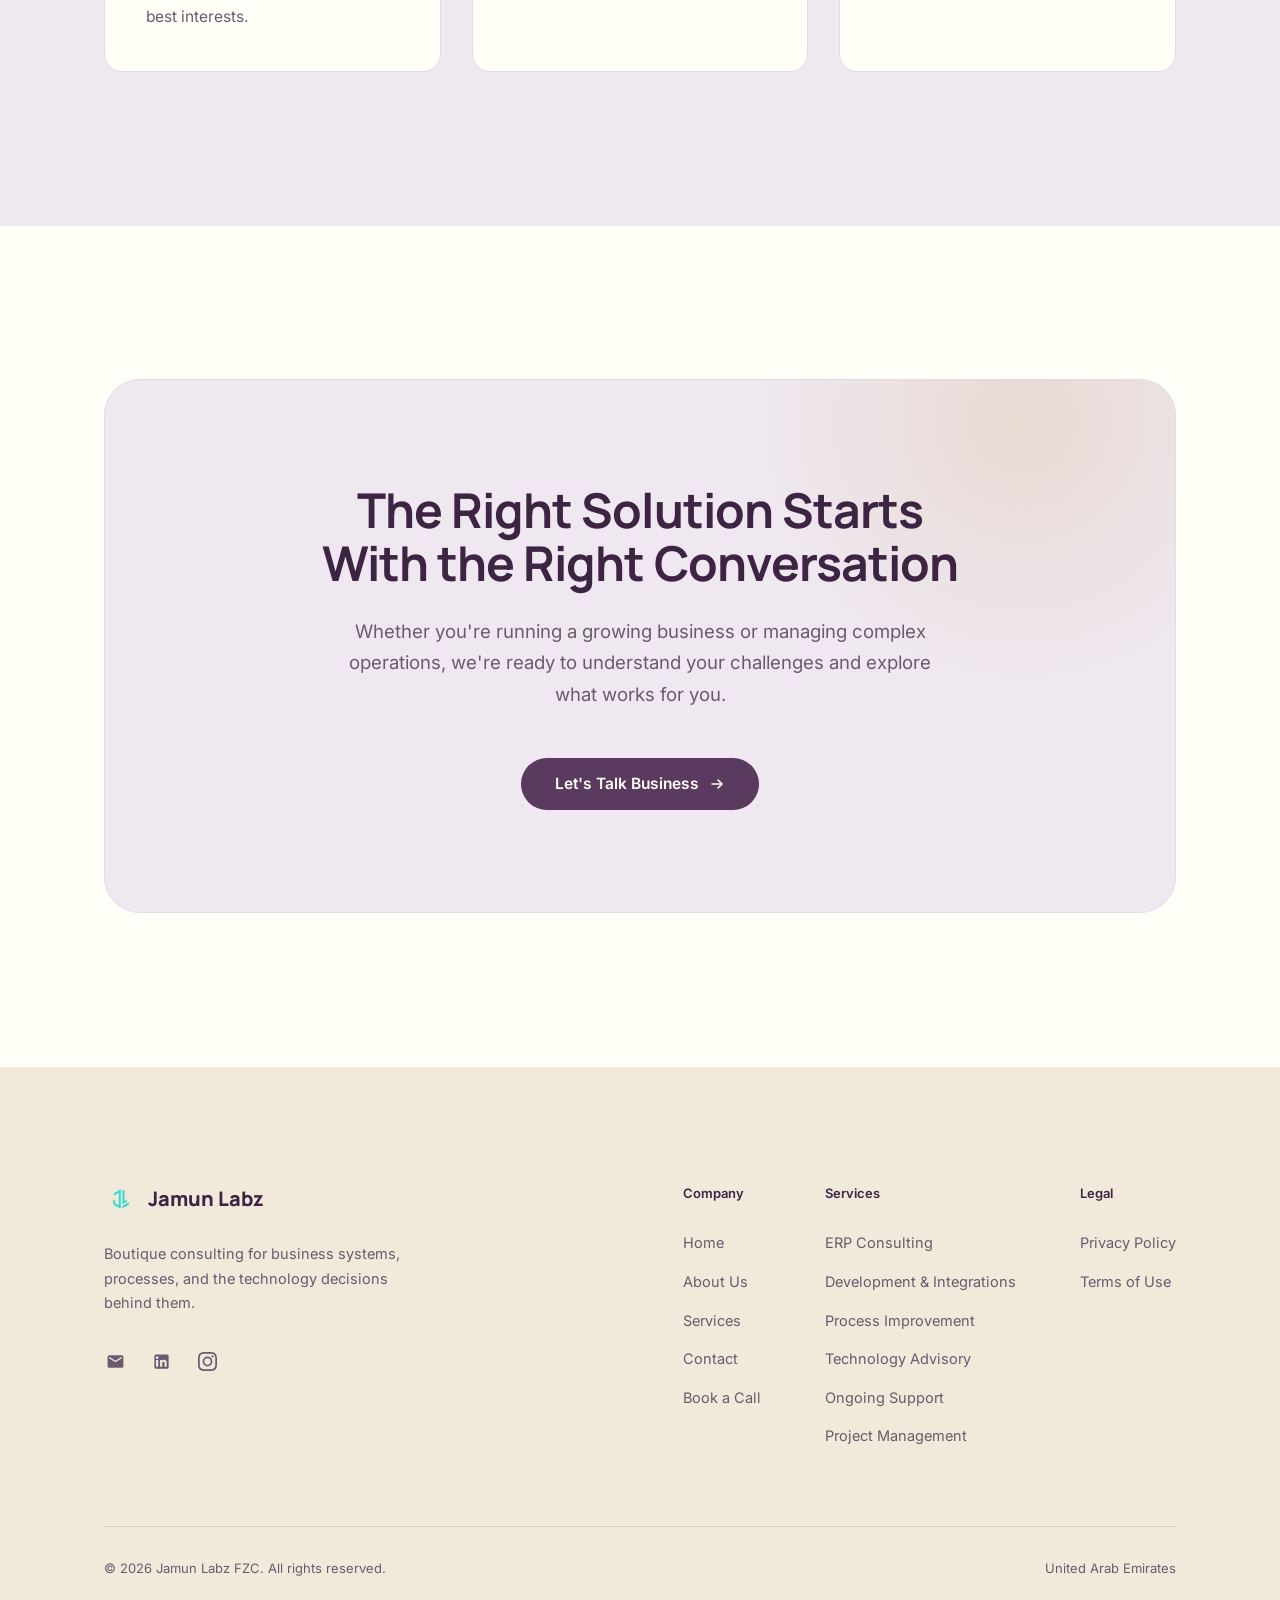
==== commit 1716ae09: "Add files via upload" ====
--- a/index.html
+++ b/index.html
@@ -4,7 +4,7 @@
 <meta charset="UTF-8">
 <meta name="viewport" content="width=device-width, initial-scale=1.0, viewport-fit=cover">
 <title>Jamun Labz | Boutique Business &amp; ERP Consulting</title>
-<meta name="description" content="Boutique consulting for ERP and business systems, enterprise development, and process improvement. Business first. Technology that fits.">
+<meta name="description" content="Boutique consulting for ERP and business systems, enterprise development, and process improvement.">
 
 <!-- SEO -->
 <link rel="canonical" href="https://jamunlabz.com/">
@@ -12,18 +12,18 @@
 <meta name="theme-color" content="#F7F4EE">
 <meta property="og:type" content="website">
 <meta property="og:site_name" content="Jamun Labz">
-<meta property="og:title" content="Jamun Labz | Business First. Technology That Fits.">
+<meta property="og:title" content="Jamun Labz | ERP Consulting. Project Management.">
 <meta property="og:description" content="Boutique consulting for ERP and business systems, enterprise development, and process improvement.">
 <meta property="og:url" content="https://jamunlabz.com/">
 <meta property="og:locale" content="en_US">
-<meta property="og:image" content="https://jamunlabz.com/og-image.png?v=2">
+<meta property="og:image" content="https://jamunlabz.com/og-image.png?v=3">
 <meta property="og:image:type" content="image/png">
 <meta property="og:image:width" content="1200">
 <meta property="og:image:height" content="630">
-<meta property="og:image:alt" content="Jamun Labz — Business First. Technology That Fits.">
+<meta property="og:image:alt" content="Jamun Labz — ERP Consulting. Project Management.">
 <meta name="twitter:card" content="summary_large_image">
-<meta name="twitter:image" content="https://jamunlabz.com/og-image.png?v=2">
-<meta name="twitter:title" content="Jamun Labz | Business First. Technology That Fits.">
+<meta name="twitter:image" content="https://jamunlabz.com/og-image.png?v=3">
+<meta name="twitter:title" content="Jamun Labz | ERP Consulting. Project Management.">
 <meta name="twitter:description" content="Boutique consulting for ERP and business systems, enterprise development, and process improvement.">
 
 <link rel="preload" href="fonts/manrope-v20-latin-700.woff2" as="font" type="font/woff2" crossorigin>
@@ -39,8 +39,8 @@
       "name": "Jamun Labz",
       "legalName": "Jamun Labz FZC",
       "url": "https://jamunlabz.com/",
-      "email": "info@jamunlabz.com",
-      "slogan": "Business First. Technology That Fits.",
+      "email": "media@jamunlabz.com",
+      "slogan": "ERP Consulting. Project Management.",
       "description": "A boutique consulting firm that helps businesses simplify operations, improve processes, and make technology work for the people who use it.",
       "address": {
         "@type": "PostalAddress",
@@ -96,6 +96,7 @@
       <a href="about.html">About Us</a>
       <a href="services.html">Services</a>
       <a href="contact.html">Contact</a>
+      <a href="book_a_call.html">Book a Call</a>
     </nav>
     <button class="menu-toggle" aria-label="Open menu" aria-expanded="false" aria-controls="site-nav"><span></span></button>
   </div>
@@ -111,7 +112,7 @@
         <h1>ERP Consulting.<br> <span class="accent">Project Management</span></h1>
         <p class="hero-sub">Every business has its own way of working, its own challenges, and its own ambitions. At Jamun Labz, we believe that understanding the business comes before recommending technology.</p>
         <div class="hero-actions">
-          <a href="contact.html" class="btn btn-primary">Let's Talk Business</a>
+          <a href="book_a_call.html" class="btn btn-primary">Let's Talk Business</a>
           <a href="services.html" class="btn btn-ghost">Explore our services</a>
         </div>
       </div>
@@ -449,7 +450,7 @@
         <p class="footer-tag">Boutique consulting for business systems, processes, and the technology decisions behind them.</p>
         <div class="social-links">
          
-          <a data-copy-email="info@jamunlabz.com" href="mailto:info@jamunlabz.com" aria-label="Email Jamun Labz">
+          <a data-copy-email="media@jamunlabz.com" href="mailto:media@jamunlabz.com" aria-label="Email Jamun Labz">
             <svg viewBox="0 0 24 24" aria-hidden="true"><path d="M20 4H4c-1.1 0-2 .9-2 2v12c0 1.1.9 2 2 2h16c1.1 0 2-.9 2-2V6c0-1.1-.9-2-2-2zm0 4-8 5-8-5V6l8 5 8-5v2z"/></svg>
           </a>
           <a href="https://www.linkedin.com/company/jamun-labz/" target="_blank" rel="noopener noreferrer" aria-label="Jamun Labz on LinkedIn">
@@ -467,6 +468,7 @@
           <a href="about.html">About Us</a>
           <a href="services.html">Services</a>
           <a href="contact.html">Contact</a>
+          <a href="book_a_call.html">Book a Call</a>
         </div>
         <div class="footer-col">
           <h2>Services</h2>
@@ -493,4 +495,4 @@
 
 <script src="script.js"></script>
 </body>
-</html>
+</html>
--- a/styles.css
+++ b/styles.css
@@ -16,8 +16,8 @@
 :root{
   --ink: #5A3A5E;            /* Jamun Plum — buttons, active nav, brand colour */
   --ink-soft: #6B5A6E;
-  --paper: #F7F4EE;          /* Paper — page background */
-  --paper-dim: #F1E9DA;      /* Cream */
+  /* --paper: #F7F4EE;         Paper — page background */
+  --paper-dim: #F1E9DA;      /*Cream */
   --white: #FFFEF7;          /* Ivory White — cards */
   --line-on-paper: rgba(61,36,66,0.12);
   --line-on-ink: rgba(61,36,66,0.14);
@@ -154,7 +154,7 @@
 .skip-link:focus{ top: 12px; }
 
 /* ---------- Section surfaces ---------- */
-.surface-paper{ background: var(--paper); color: var(--text-ink); }
+.surface-paper{ background: var(--white); color: var(--text-ink); }
 .surface-ink{ background: var(--band); color: var(--text-paper); }
 
 section{ position: relative; }
@@ -230,7 +230,7 @@
 
 .nav-cta{
   background: var(--ink);
-  color: var(--paper) !important;
+  color: var(--white) !important;
   padding: 11px 22px;
   border-radius: 100px;
   font-size: 14.5px;
@@ -379,17 +379,17 @@
 .btn svg{ width: 16px; height: 16px; flex: none; transition: transform 0.45s var(--ease); }
 .btn:hover svg{ transform: translateX(3px); }
 
-.btn-primary{ background: var(--ink); color: var(--paper); }
+.btn-primary{ background: var(--ink); color: var(--white); }
 .btn-primary:hover{
   background: var(--accent-deep);
   transform: translateY(-2px) scale(1.015);
   box-shadow: 0 14px 30px rgba(90,58,94,0.28);
 }
 
-.surface-ink .btn-primary{ background: var(--ink); color: var(--paper); }
+.surface-ink .btn-primary{ background: var(--ink); color: var(--white); }
 .surface-ink .btn-primary:hover{
   background: var(--accent-deep);
-  color: var(--paper);
+  color: var(--white);
   box-shadow: 0 14px 34px rgba(90,58,94,0.28);
 }
 
@@ -620,7 +620,7 @@
   .diagram__svg--mobile{ display: block; }
 }
 
-.dg-node{ fill: var(--paper); stroke: rgba(90,58,94,0.35); stroke-width: 1; }
+.dg-node{ fill: #F7F4EE; stroke: rgba(90,58,94,0.35); stroke-width: 1; }
 .dg-label{
   fill: var(--text-ink);
   font-family: var(--font-body);
@@ -1324,7 +1324,7 @@
 .hero-orbit .orbit-core-ring{ fill: var(--sage); opacity: 0.6; }
 .hero-orbit .orbit-core{ fill: var(--ink); }
 .hero-orbit .orbit-core-label{
-  fill: var(--paper);
+  fill: var(--white);
   font-family: var(--font-head);
   font-weight: 800;
   font-size: 38px;
@@ -1540,7 +1540,7 @@
   place-items: center;
   border-radius: 50%;
   background: var(--ink);
-  color: var(--paper);
+  color: var(--white);
   font-family: var(--font-head);
   font-weight: 800;
   font-size: 15px;
@@ -1700,4 +1700,122 @@
 /* ---------- Touch screens: no sticky hover lift ---------- */
 @media (hover: none){
   .about-value:hover{ transform: none; box-shadow: none; }
-}+}
+
+
+
+/* ==========================================================================
+   BOOK A CALL PAGE (book-a-call.html)
+   ==========================================================================*/
+
+.booking{ max-width: 1080px; margin: 0 auto; }
+
+.booking-card{
+  background: var(--white);
+  border: 1px solid var(--line-on-paper);
+  border-radius: var(--radius-lg);
+  padding: clamp(8px, 1.2vw, 14px);
+  box-shadow: 0 24px 60px -32px rgba(61,36,66,0.28);
+}
+
+/* ---------- Calendly calendar (iframe) ----------
+   Calendly can't tell the page how tall it is without its own script,
+   so the height is set here. Change --booking-h if the calendar is
+   cut off or leaves too much empty space. */
+.booking-frame{
+  --booking-h: 720px;
+  display: block;
+  width: 100%;
+  min-width: 0;
+  height: var(--booking-h);
+  border: 0;
+  border-radius: calc(var(--radius-lg) - 12px);
+  background: var(--white);
+}
+@media (max-width: 1000px){ .booking-frame{ --booking-h: 960px; } }   /* tablets, iPad portrait */
+@media (max-width: 640px){ .booking-frame{ --booking-h: 1080px; } }   /* phones: Calendly stacks */
+
+/* ---------- Placeholder shown until Calendly is added ---------- */
+.booking-placeholder{
+  display: flex;
+  flex-direction: column;
+  align-items: center;
+  justify-content: center;
+  text-align: center;
+  min-height: clamp(380px, 46vw, 540px);
+  padding: clamp(40px, 6vw, 80px) clamp(20px, 5vw, 64px);
+  border: 1.5px dashed var(--band-deep);
+  border-radius: calc(var(--radius-lg) - 12px);
+}
+.booking-placeholder-ico{ width: 52px; height: 52px; margin-bottom: clamp(22px, 2.6vw, 30px); }
+.booking-placeholder h2{ font-size: clamp(24px, 3vw, 34px); line-height: 1.2; }
+.booking-placeholder p{
+  margin-top: 16px;
+  max-width: 520px;
+  font-size: clamp(16px, 1.4vw, 17.5px);
+  color: var(--text-ink-soft);
+}
+
+.booking-actions{
+  display: flex;
+  flex-wrap: wrap;
+  justify-content: center;
+  gap: 14px;
+  margin-top: clamp(28px, 3.2vw, 40px);
+}
+.booking-actions .btn{ overflow-wrap: anywhere; }
+
+.booking-tz{
+  margin-top: 18px;
+  text-align: center;
+  font-size: 14px;
+  color: var(--text-ink-soft);
+}
+
+/* ---------- What to expect ---------- */
+.booking-steps{
+  list-style: none;
+  margin: 0;
+  padding: 0;
+  display: grid;
+  grid-template-columns: repeat(3, minmax(0, 1fr));
+  gap: clamp(16px, 2vw, 28px);
+}
+.booking-step{
+  background: var(--white);
+  border: 1px solid var(--band-deep);
+  border-radius: var(--radius-lg);
+  padding: clamp(28px, 3.2vw, 44px) clamp(24px, 2.8vw, 38px);
+}
+.booking-step-num{
+  display: block;
+  margin-bottom: clamp(18px, 2.2vw, 28px);
+  font-family: var(--font-head);
+  font-weight: 700;
+  font-size: 14px;
+  letter-spacing: 0.08em;
+  color: var(--accent);
+}
+.booking-step h3{ font-size: clamp(19px, 1.8vw, 22px); line-height: 1.3; }
+.booking-step p{ margin-top: 12px; font-size: 15.5px; line-height: 1.7; color: var(--text-ink-soft); }
+
+@media (max-width: 860px){
+  .booking-steps{ grid-template-columns: minmax(0, 1fr); max-width: 560px; margin: 0 auto; }
+}
+
+/* ---------- Prefer to write ---------- */
+.booking-alt{ max-width: 720px; margin: 0 auto; text-align: center; }
+.booking-alt h2{ font-size: clamp(26px, 3.4vw, 40px); line-height: 1.15; }
+.booking-alt > p{
+  margin: clamp(16px, 1.8vw, 22px) auto 0;
+  max-width: 600px;
+  font-size: clamp(16.5px, 1.5vw, 18px);
+  color: var(--text-ink-soft);
+}
+.booking-alt .booking-note{ margin-top: clamp(28px, 3vw, 36px); font-size: 14px; }
+
+/* phones: full-width buttons, easy to tap */
+@media (max-width: 480px){
+  .booking-actions{ flex-direction: column; align-items: stretch; }
+  .booking-actions .btn{ width: 100%; }
+}
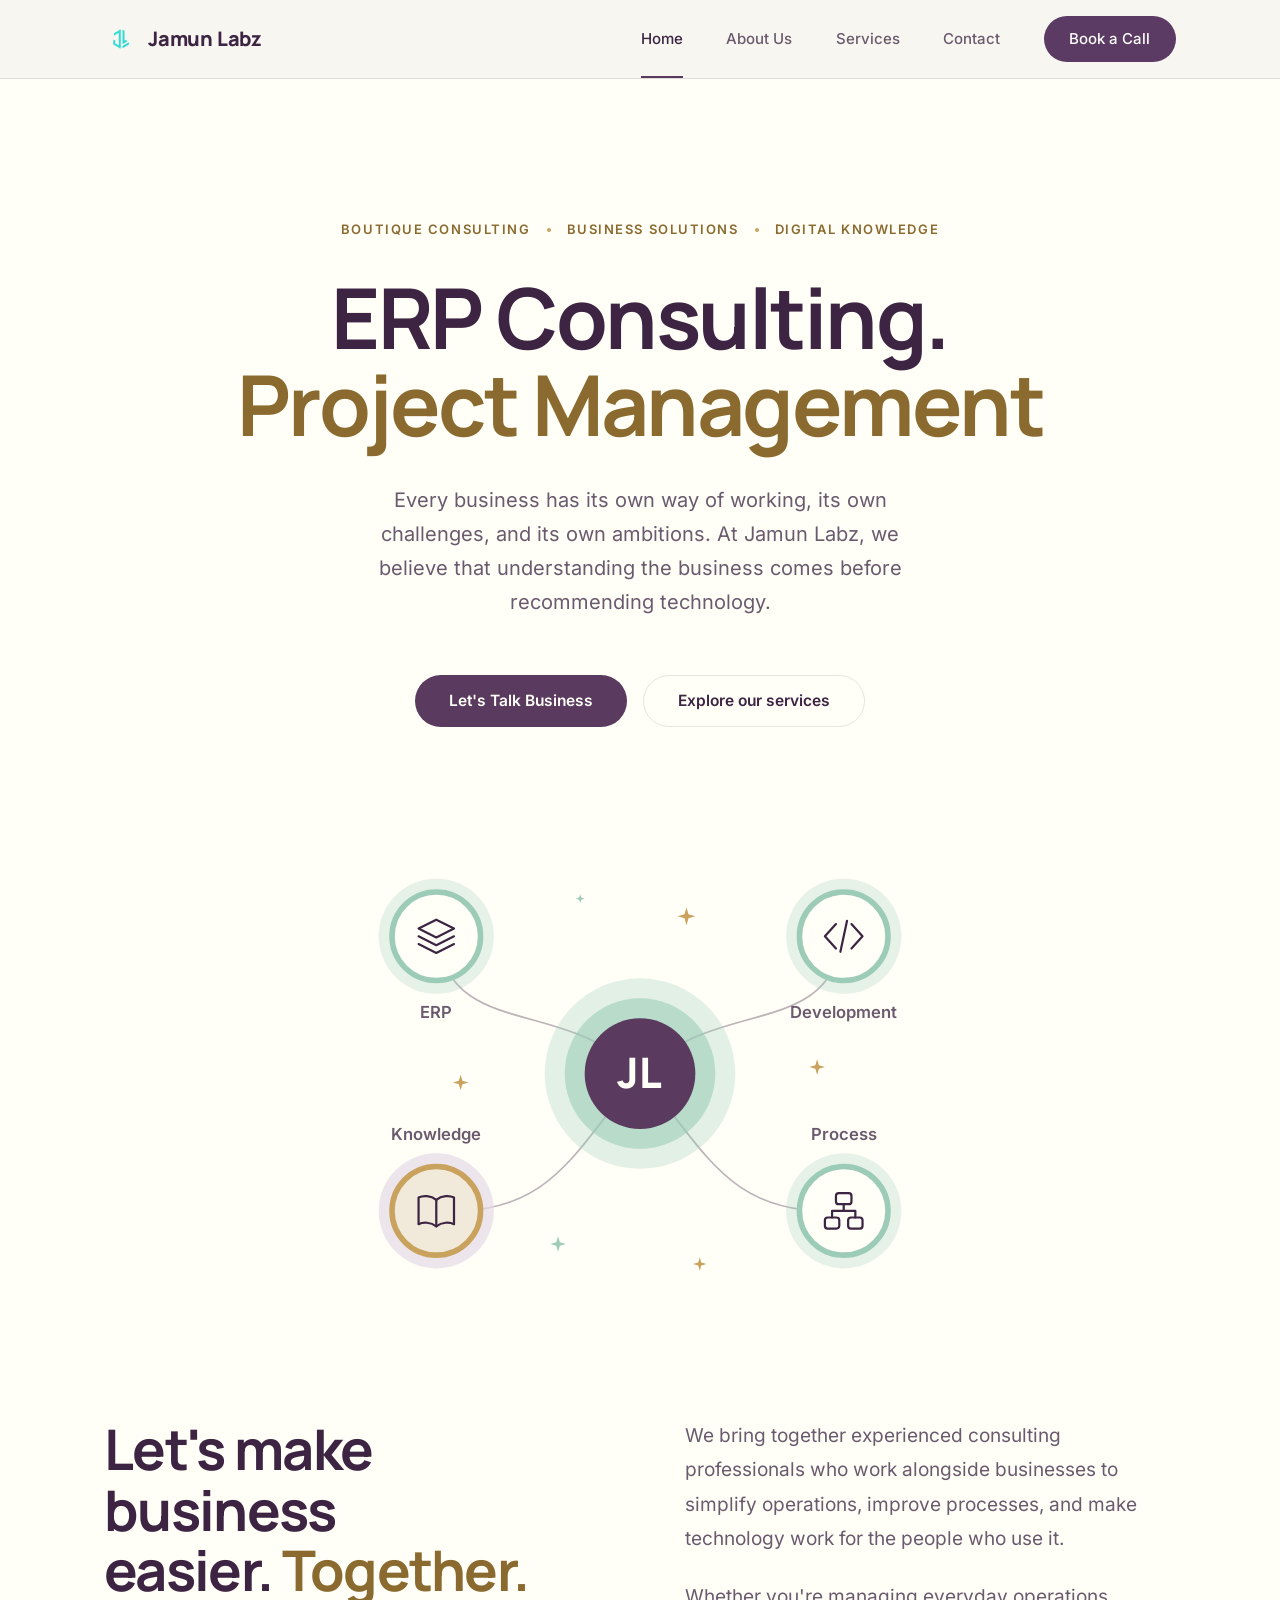
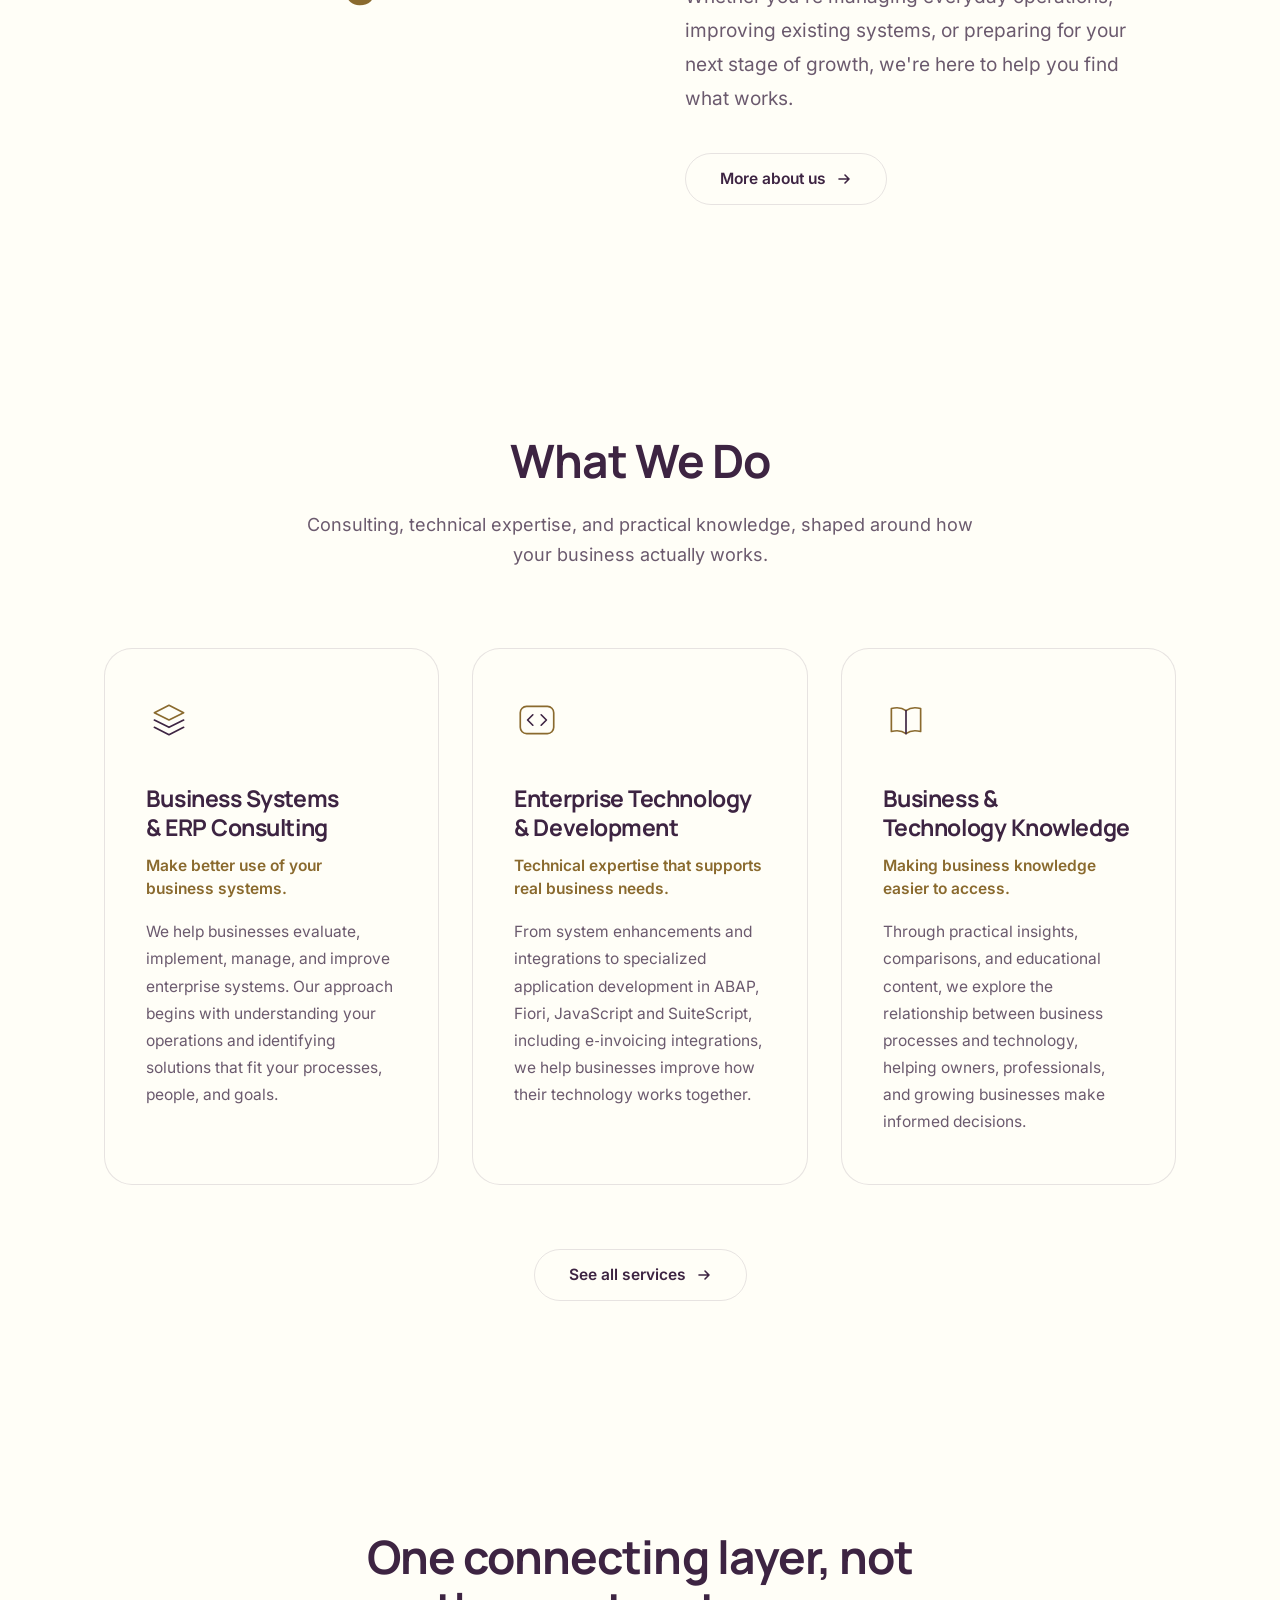
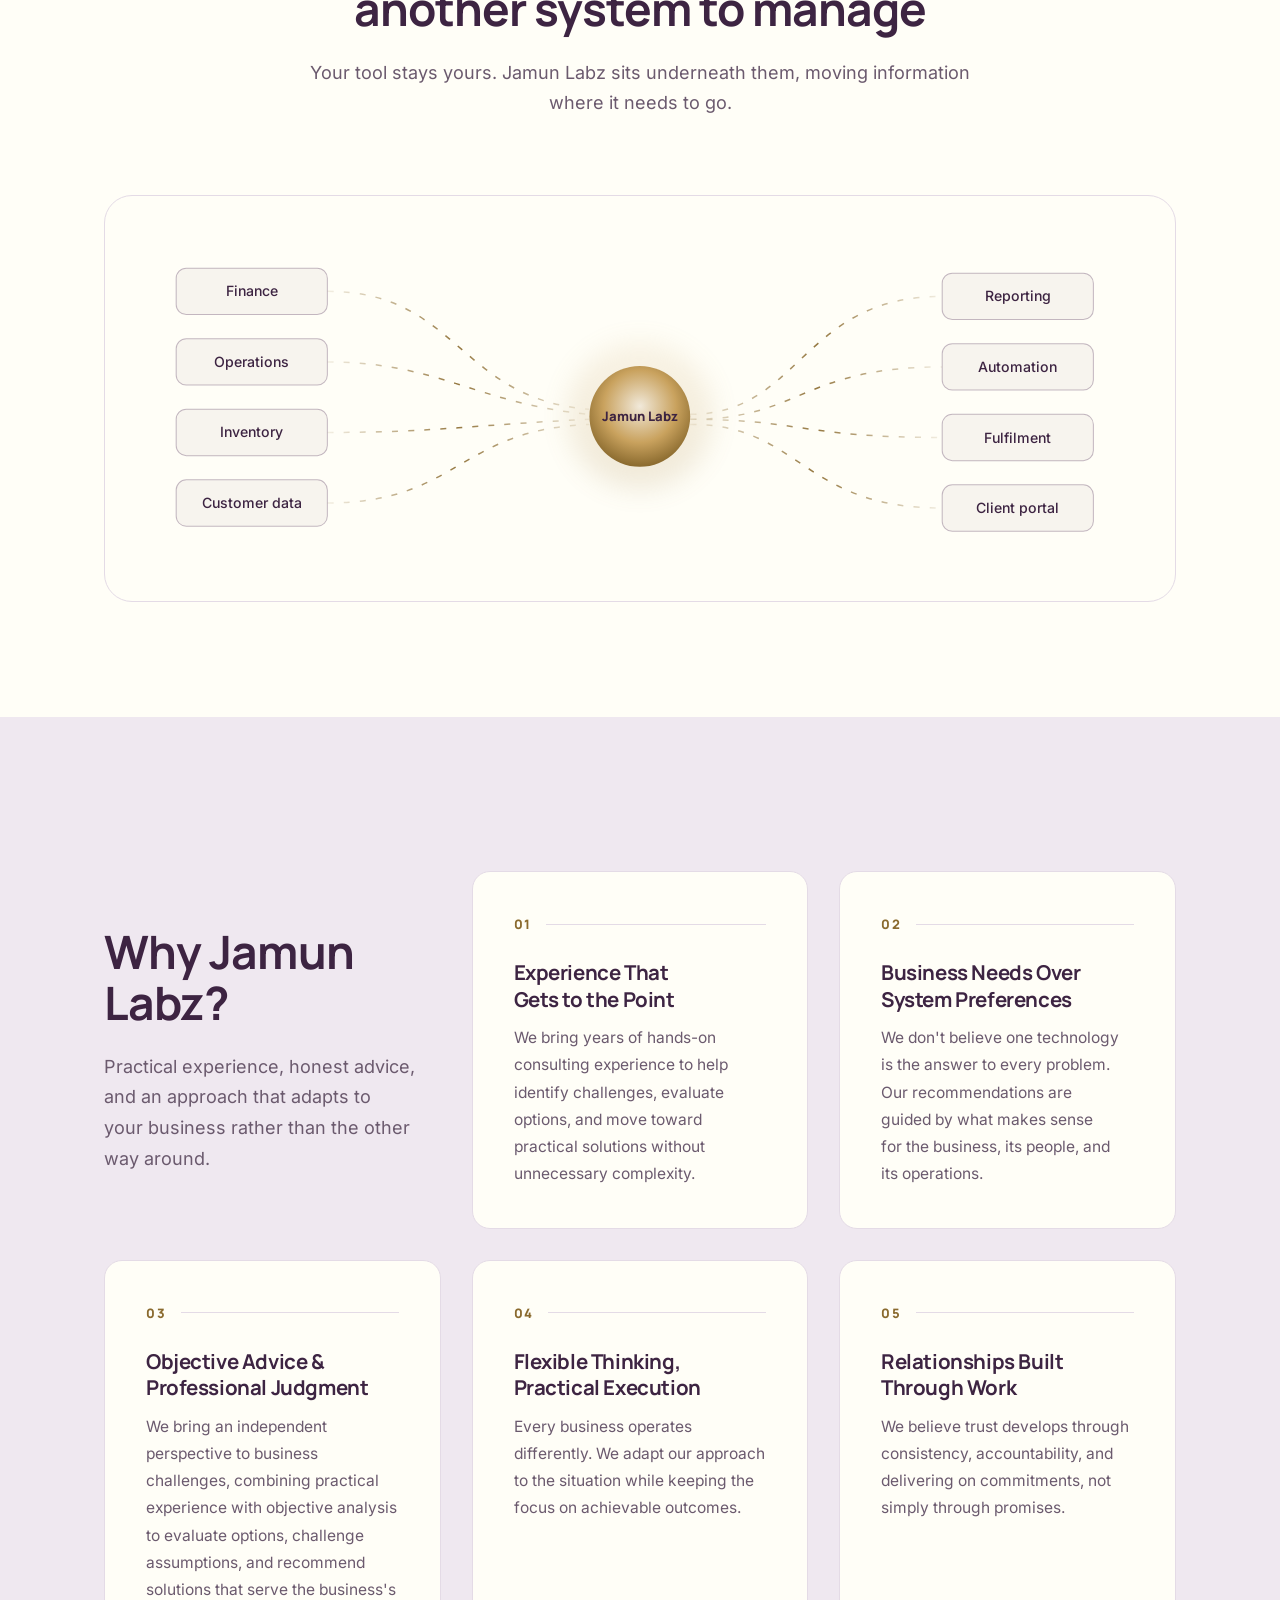
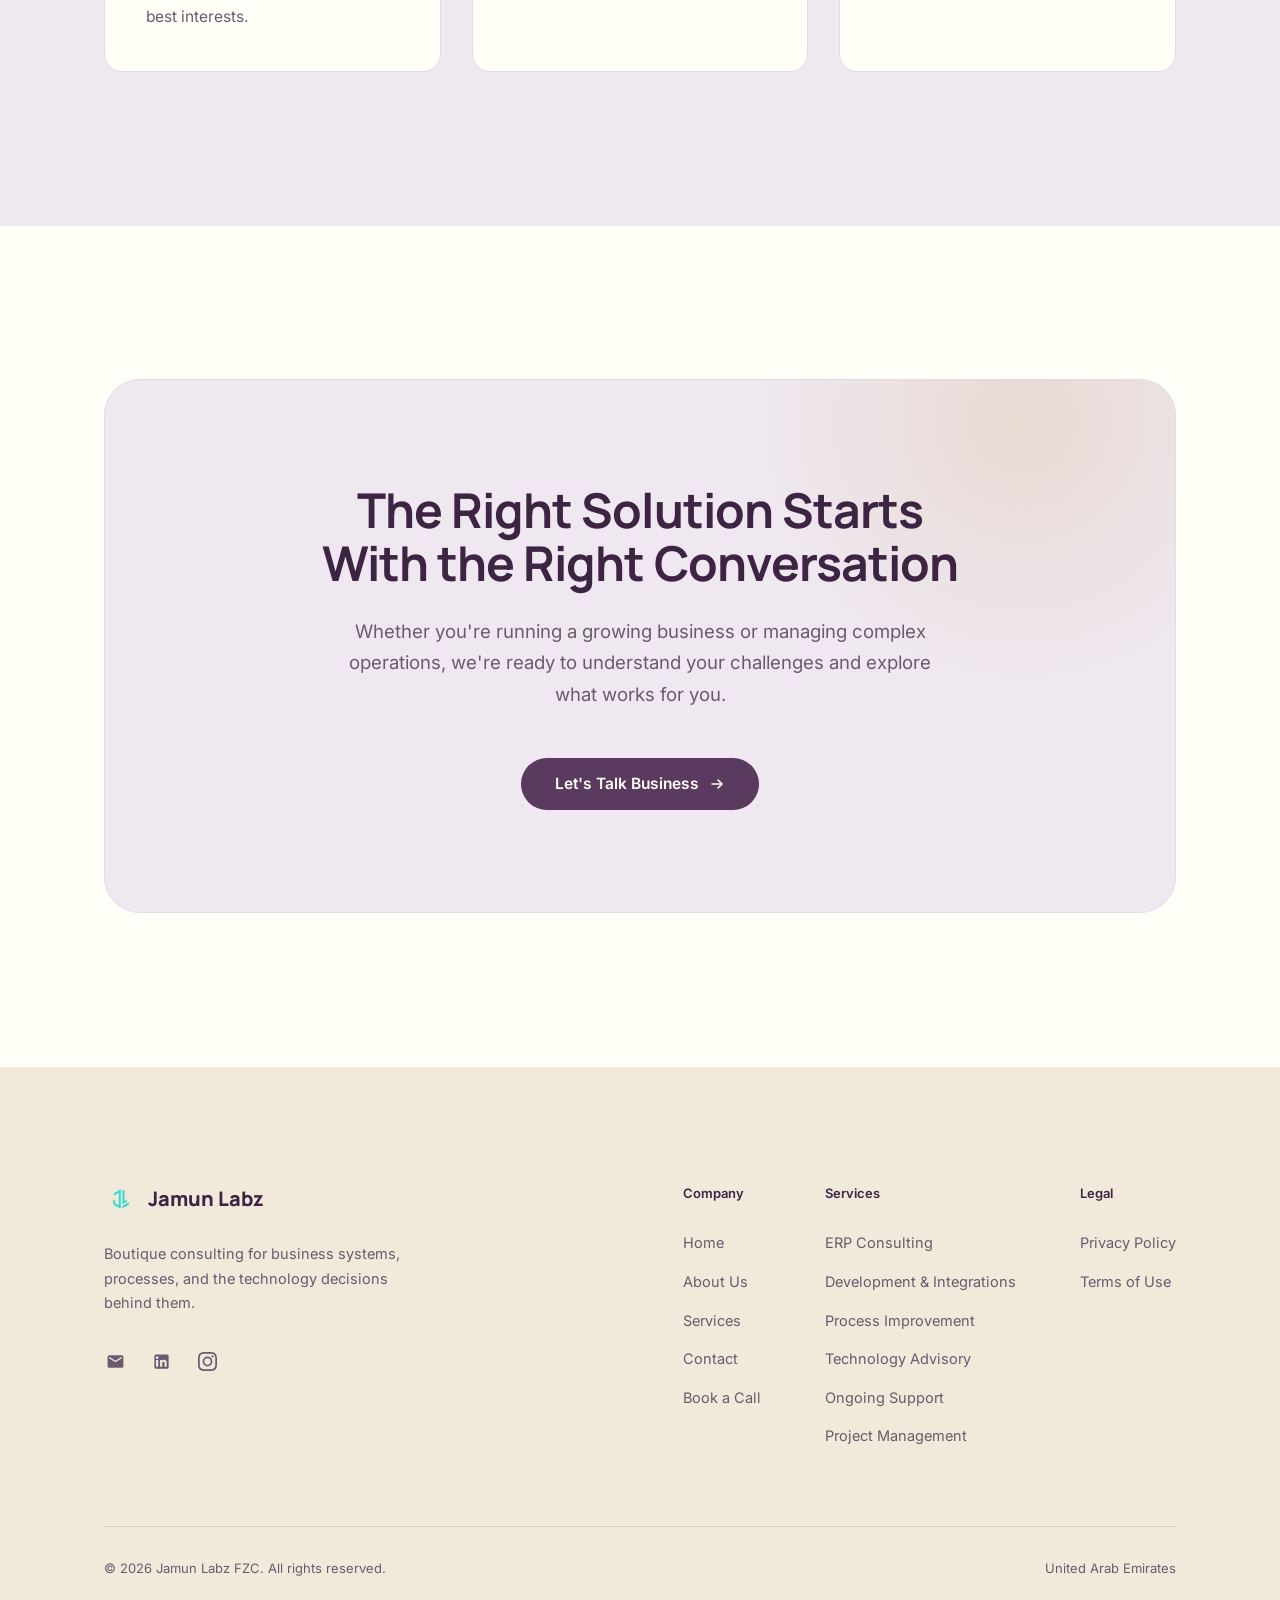
==== commit 9a00ef55: "Add files via upload" ====
--- a/index.html
+++ b/index.html
@@ -96,7 +96,7 @@
       <a href="about.html">About Us</a>
       <a href="services.html">Services</a>
       <a href="contact.html">Contact</a>
-      <a href="book_a_call.html">Book a Call</a>
+      <a href="book_a_call.html" class="nav-cta">Book a Call</a>
     </nav>
     <button class="menu-toggle" aria-label="Open menu" aria-expanded="false" aria-controls="site-nav"><span></span></button>
   </div>
--- a/styles.css
+++ b/styles.css
@@ -1819,3 +1819,25 @@
   .booking-actions{ flex-direction: column; align-items: stretch; }
   .booking-actions .btn{ width: 100%; }
 }
+
+
+/* Book a Call button: always filled, grows on hover */
+.nav-links a.nav-cta,
+nav a.nav-cta {
+  background: #5B3A63;
+  color: #ffffff !important;
+  padding: 0.7rem 1.6rem;
+  border-radius: 999px;
+  display: inline-block;
+  transition: transform 0.2s ease, background 0.2s ease, box-shadow 0.2s ease;
+}
+.nav-links a.nav-cta::after,
+nav a.nav-cta::after { display: none; } /* removes the underline used by the other menu links */
+
+.nav-links a.nav-cta:hover,
+nav a.nav-cta:hover,
+nav a.nav-cta:focus-visible {
+  background: #4A2E52;
+  transform: scale(1.06);
+  box-shadow: 0 6px 18px rgba(91, 58, 99, 0.25);
+}
